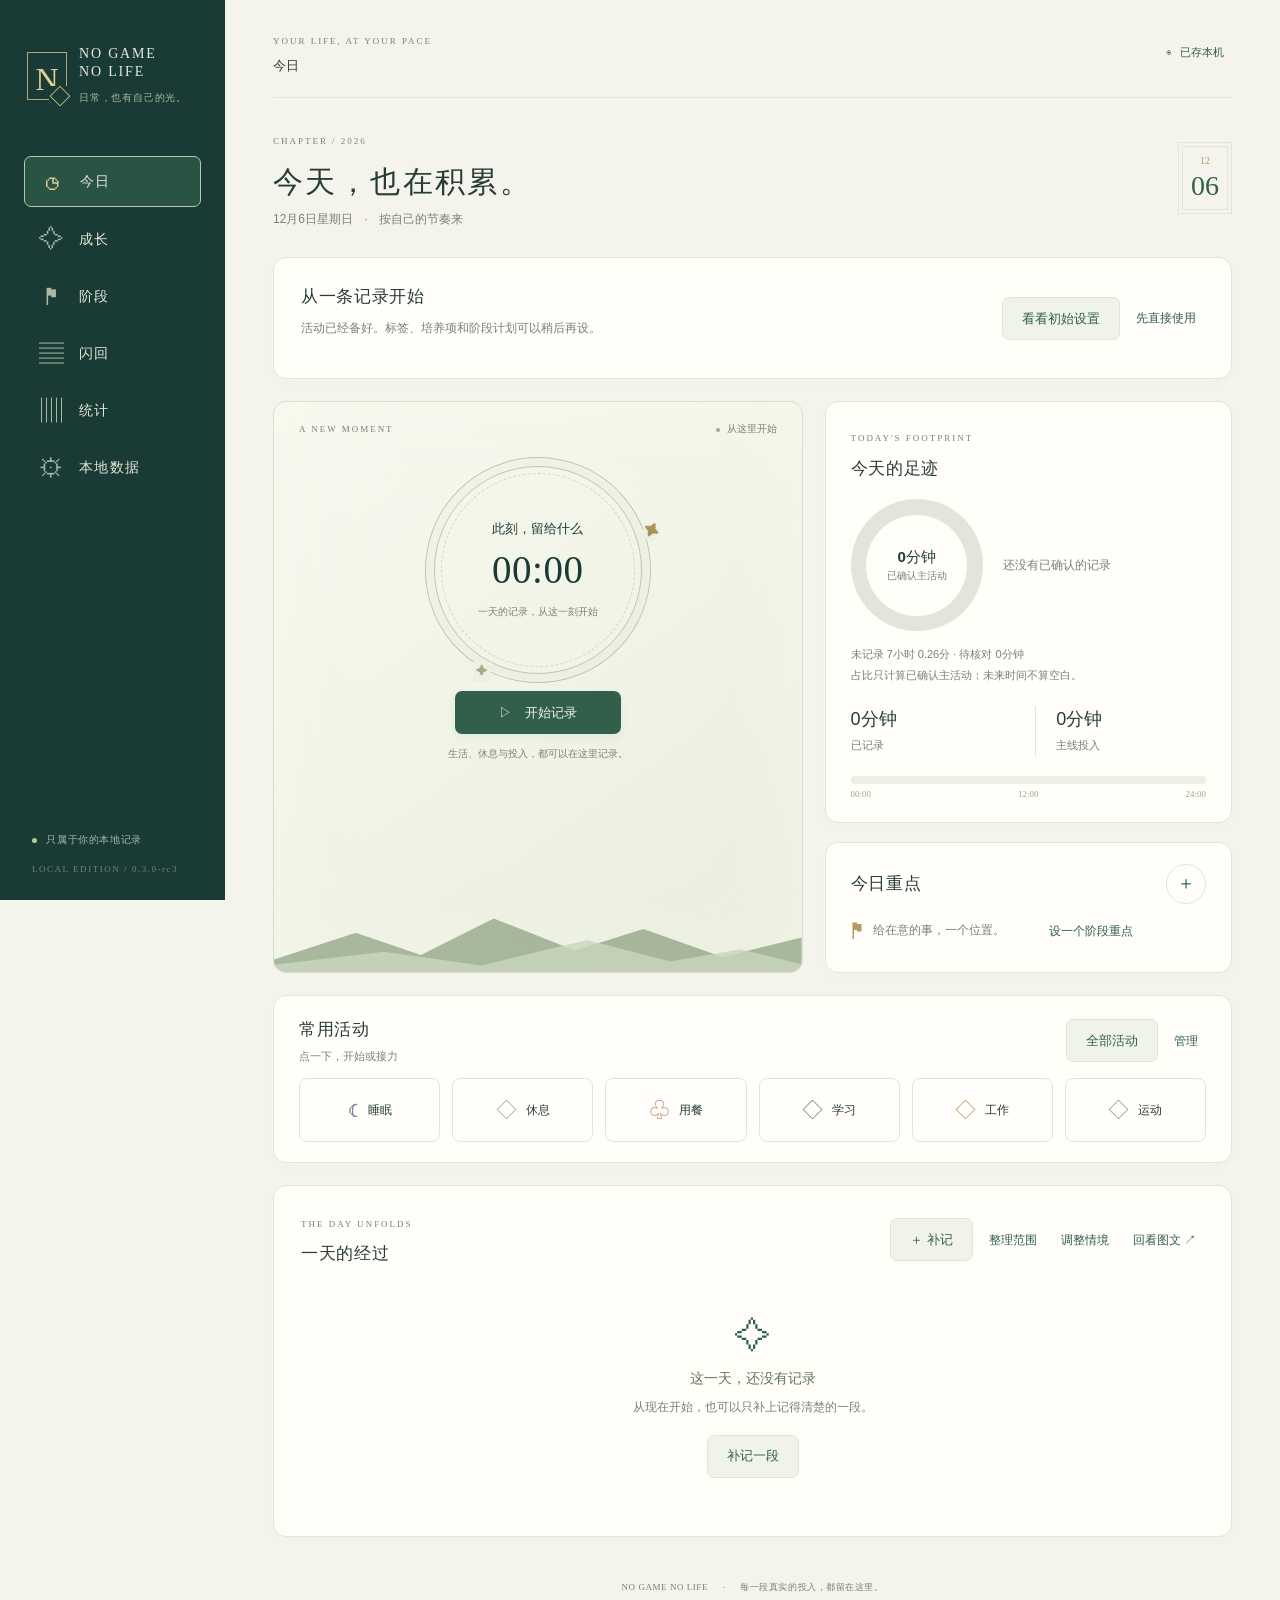
==== docs/index.html @ d03dc2a2 "Publish verified 0.3.0-rc3 web release with manual Pages deployment" ====
<!doctype html>
<html lang="zh-CN">
<head>
  <meta charset="utf-8">
  <meta name="viewport" content="width=device-width, initial-scale=1, viewport-fit=cover">
  <meta name="theme-color" content="#193a35">
  <meta name="description" content="记录一天的经过，保留投入的积累与生活的片段。数据只保存在当前浏览器。">
  <link rel="manifest" href="./manifest.webmanifest">
  <link rel="icon" href="./icon.svg" type="image/svg+xml">
  <link rel="stylesheet" href="./src/style-2cd6b06ecb42.css">
  <link rel="stylesheet" href="./src/themes-2cd6b06ecb42.css">
  <link rel="stylesheet" href="./src/growth-2cd6b06ecb42.css">
  <title>NO GAME NO LIFE · 日常的积累</title>
</head>
<body>
  <a class="skip" href="#main">跳到内容</a>
  <div id="app"><div class="loading">正在打开你的本地记录…</div></div>
  <div id="toast" role="status" aria-live="polite"></div>
  <dialog id="dialog" aria-labelledby="dialog-title"></dialog>
  <script type="module" src="./src/app-2cd6b06ecb42.mjs"></script>
</body>
</html>
---- docs/src/style-2cd6b06ecb42.css ----
@charset "UTF-8";
:root{--paper:#f4f3ec;--surface:#fffef9;--ink:#273c35;--muted:#788279;--green:#315f4c;--deep:#193a35;--gold:#b59a62;--line:#e3e5da;--wash:#edf0e7;--error:#963f35;color-scheme:light;font-family:"Microsoft YaHei UI","PingFang SC","Noto Sans CJK SC",sans-serif;font-size:14px;line-height:1.65;color:var(--ink);background:var(--paper);font-synthesis:none}
*{box-sizing:border-box}body{margin:0}button,input,textarea,select{font:inherit;color:inherit}button{cursor:pointer;-webkit-tap-highlight-color:transparent}button:disabled{opacity:.55;cursor:wait}button,input,select,textarea{touch-action:manipulation}button{border:0;background:none}a{color:var(--green)}button:focus-visible,input:focus-visible,select:focus-visible,textarea:focus-visible,summary:focus-visible,a:focus-visible{outline:3px solid #bd9c5f;outline-offset:3px}h1,h2,h3,p{margin:0}h1{font-size:30px;letter-spacing:.08em;font-weight:500;font-family:"Microsoft YaHei","PingFang SC",sans-serif;line-height:1.5}h2{font-size:17px;font-weight:600;letter-spacing:.04em}h3{font-size:15px;font-weight:600}small{font-size:12px}p+p{margin-top:12px}svg{display:block}img{max-width:100%}input,select,textarea{width:100%;border:1px solid #d9ded2;border-radius:8px;padding:11px 12px;background:#fffefb;min-height:44px}input[type=color]{padding:4px;width:100%;height:46px}textarea{resize:vertical;line-height:1.7;min-height:110px}input[type=checkbox]{width:18px;height:18px;min-height:18px;accent-color:var(--green);flex-shrink:0}label{display:flex;flex-direction:column;gap:7px;font-size:13px;margin-bottom:16px}summary{cursor:pointer;min-height:40px;padding:8px 0}details>summary{color:var(--green)}[hidden]{display:none!important}.skip{position:fixed;left:12px;top:-100px;background:var(--surface);padding:12px;z-index:100}.skip:focus{top:12px}
.sidebar{position:fixed;inset:0 auto 0 0;width:225px;background:var(--deep);color:#d8e0cd;display:flex;flex-direction:column;padding:45px 24px 22px;z-index:10;background-image:radial-gradient(ellipse at 100% 100%,#46634c55,transparent 65%)}.brand{display:flex;align-items:center;gap:12px;margin:0 0 50px 3px}.brand-mark{width:40px;height:48px;display:grid;place-items:center;border:1px solid #b8a573;font-family:Georgia,serif;font-size:32px;color:#e1cf94;position:relative}.brand-mark span{position:absolute;right:-5px;bottom:-9px;font-size:22px;background:var(--deep);line-height:1}.brand p{font:14px/1.3 Georgia,serif;letter-spacing:.13em}.brand p>span{display:block;font:10px/1.6 "Microsoft YaHei",sans-serif;letter-spacing:.08em;color:#9fae97;margin-top:9px}.sidebar nav{display:grid;gap:8px}.nav-item{display:flex;align-items:center;gap:16px;border-radius:7px;padding:12px 15px;text-align:left;color:inherit;min-height:48px;transition:background .18s}.nav-item>span{font:25px/1 Georgia,serif;width:24px;text-align:center;color:#a6b297}.nav-item b{font-weight:400;font-size:14px;letter-spacing:.1em}.nav-item:hover{background:#ffffff09}.nav-item.active{background:#49654e5e;color:#f0e8d2;border:1px solid #8392743b}.nav-item.active>span{color:#ddc692}.sidebar-bottom{margin-top:auto;color:#a5b29d;font-size:10px;padding:40px 8px 0;letter-spacing:.06em}.sidebar-bottom i{display:inline-block;width:5px;height:5px;background:#b9ca99;border-radius:50%;margin-right:6px}.sidebar-bottom small{display:block;font:9px/2 Georgia,serif;letter-spacing:.17em;opacity:.6;margin-top:12px}.mobile-nav{display:none}main{max-width:1510px;margin-left:225px;padding:28px 48px 20px;min-height:100dvh;outline:0}.topbar{display:flex;justify-content:space-between;align-items:center;border-bottom:1px solid var(--line);padding:0 0 20px;margin-bottom:30px}.eyebrow{font:9px/1.6 Georgia,serif;letter-spacing:.22em;color:#929b86}.topbar p{font-size:13px;margin-top:4px}.top-actions{display:flex;gap:18px;align-items:center}.save-status{font-size:11px;color:#79856f;padding:8px}.save-status span{margin-right:6px;font-size:10px}.running-pill{font-size:11px;border:1px solid #ccdac8;border-radius:30px;padding:6px 12px;background:var(--wash);display:flex;align-items:center;gap:7px;max-width:300px}.running-pill i,.live-dot:before{width:5px;height:5px;background:#718e65;border-radius:50%;display:inline-block}.heading{display:flex;align-items:center;justify-content:space-between;gap:20px;margin-bottom:28px}.heading h1{margin:8px 0 6px}.heading>div>p{color:var(--muted);font-size:12px}.date-seal{border:1px solid #d7dacb;width:54px;min-width:54px;height:72px;display:flex;align-items:center;flex-direction:column;justify-content:center;position:relative}.date-seal:after{content:"";position:absolute;inset:3px;border:1px solid #e7e7da}.date-seal span{font:10px Georgia,serif;color:var(--gold);margin-bottom:4px}.date-seal b{font:28px Georgia,serif;color:#5a715d}.dot-separator{padding:0 8px;color:var(--gold)}.card{background:var(--surface);border:1px solid var(--line);border-radius:13px;padding:25px 27px;margin-bottom:22px;box-shadow:0 4px 16px #273c3503}.section-title{display:flex;align-items:center;justify-content:space-between;gap:12px;margin-bottom:18px}.section-title p{font-size:11px;color:var(--muted);margin-top:3px}.section-title .eyebrow+h2{margin-top:5px}.primary,.secondary,.danger-button{padding:10px 19px;border-radius:7px;font-weight:500;font-size:13px;min-height:43px;display:inline-flex;justify-content:center;align-items:center;gap:6px;line-height:1.5}.primary{background:var(--green);color:#f5f3e7;box-shadow:0 3px 8px #315f4c12}.primary:hover{background:#264e3d}.secondary{border:1px solid #d9dfd2;background:#fafbf5;color:#3f6049}.secondary:hover{background:#f0f3e7}.text-button{color:#597655;font-size:12px;min-height:40px;padding:6px 8px;text-align:left;line-height:1.5}.text-button:hover{text-decoration:underline}.icon-button{width:40px;min-width:40px;height:40px;color:#61775a;border:1px solid var(--line);border-radius:50%;display:grid;place-items:center;font-size:18px}.inline-actions{display:flex;gap:8px;align-items:center;flex-wrap:wrap}.tag{font-size:10px;background:#eef0e7;padding:3px 8px;border-radius:4px;color:#7c876c;white-space:nowrap}.tag.gold{color:#937d47;background:#f7f1df}.muted{color:var(--muted);font-size:12px}.quiet-note{color:var(--muted);font-size:11px;line-height:1.9;margin-top:13px}.page-footer{text-align:center;font:9px/1.9 Georgia,"Microsoft YaHei",serif;color:#a2a78e;letter-spacing:.06em;padding:20px 0 0}.page-footer span{padding:0 12px}.loading,.startup-error{max-width:600px;margin:15vh auto;padding:30px}.startup-error p{margin:16px 0}.full-width{width:100%}
.today-grid{display:grid;grid-template-columns:1.3fr 1fr;gap:22px;margin-bottom:22px}.timer-card{border:1px solid #d9dfd0;border-radius:13px;position:relative;overflow:hidden;display:flex;flex-direction:column;align-items:center;background:#edf1e5;min-height:405px;box-shadow:inset 0 0 100px #f9faec99}.card-top{display:flex;justify-content:space-between;align-items:center;width:100%;padding:19px 25px;z-index:1}.tiny-badge{font-size:10px;color:#81916d;display:flex;align-items:center;gap:7px}.tiny-badge:before{content:"";width:4px;height:4px;border-radius:50%;background:#9baf83}.timer-orbit{position:relative;width:226px;height:226px;display:grid;place-items:center;margin:0 0 8px;z-index:1}.orbit-ring{position:absolute;inset:9px;border:1px solid #b8c3a087;border-radius:50%;box-shadow:0 0 0 7px #c3cba118}.orbit-ring:before{content:"";position:absolute;inset:6px;border-radius:50%;border:1px dashed #bec5a29a}.orbit-ring.second{inset:0;border:1px solid #d2d8b8;box-shadow:none;transform:rotate(28deg)}.orbit-ring.second:before{content:"✦";display:block;position:absolute;inset:auto;right:21px;top:16px;border:0;background:#edf1e5;color:#a79456;font-size:16px;padding:1px;line-height:1}.orbit-spark{position:absolute;bottom:1px;left:48px;color:#a7ad7f;background:#edf1e5;padding:0 3px;font-size:12px}.timer-center{text-align:center}.timer-label{font-size:13px;color:#5b7458}.timer-digits{font:39px/1.5 Georgia,"Times New Roman",serif;font-variant-numeric:tabular-nums;letter-spacing:.015em;color:#365840}.timer-sub{font-size:10px;color:#93a07f}.timer-actions{display:flex;justify-content:center;gap:9px;z-index:1}.timer-main{min-width:166px;font-size:13px;padding:12px 22px}.stop-button{border:1px solid #b4c2a5;border-radius:7px;padding:10px 15px;font-size:12px;background:#f8faee88;color:#67785a}.timer-caption{font-size:10px;color:#8e9b7f;margin:12px 0 26px;text-align:center;z-index:1;padding:0 20px}.landscape{position:absolute;bottom:0;left:0;right:0;pointer-events:none;opacity:.65}.landscape svg{width:100%;height:62px;fill:#d7dfca}.landscape svg path+path{fill:#c7d4bc;opacity:.8}.is-running .orbit-ring.second{animation:orbit-turn 120s linear infinite}.home-side{display:flex;flex-direction:column;gap:19px}.home-side .card{margin:0}.day-numbers{padding:23px 25px}.day-numbers h2{margin-top:7px}.number-pair{display:grid;grid-template-columns:1fr 1fr;margin-top:20px;gap:14px}.number-pair div+div{border-left:1px solid var(--line);padding-left:20px}.number-pair strong{display:block;font-size:18px;font-weight:500;line-height:1.5}.number-pair span{font-size:11px;color:var(--muted)}.day-ribbon{height:8px;background:#edf0e5;border-radius:3px;position:relative;overflow:hidden;margin-top:20px}.day-ribbon span{position:absolute;top:0;height:100%}.ribbon-scale{display:flex;justify-content:space-between;margin-top:5px;font:9px Georgia,serif;color:#a0a792}.focus-card{flex:1;padding:21px 25px;position:relative}.focus-card .section-title{margin-bottom:7px}.focus-empty{display:flex;align-items:center;gap:10px;flex-wrap:wrap}.focus-empty>span{color:var(--gold);font-size:24px}.focus-empty p{font-size:12px;color:var(--muted)}.focus-empty>.text-button{display:block;padding-left:34px}.common-card{padding:20px 25px}.common-card .section-title{margin-bottom:13px}.common-grid{display:grid;grid-template-columns:repeat(6,1fr);gap:12px}.activity-tile{border:1px solid #e5e8dc;border-radius:8px;min-height:64px;display:flex;align-items:center;justify-content:center;gap:9px;font-size:12px;background:#f8f9f2;position:relative;min-width:0;overflow-wrap:anywhere}.activity-tile:hover,.activity-tile.selected{background:#eaf0e1;border-color:#bdccaf}.activity-tile i{width:4px;height:4px;border-radius:50%;background:var(--green);position:absolute;top:8px;right:8px}.activity-symbol{font-size:21px;color:var(--activity)}
.timeline-row{display:flex;align-items:flex-start;gap:15px;padding:13px 0;position:relative;min-height:66px}.timeline-row:after{content:"";position:absolute;left:76px;top:28px;bottom:-14px;width:1px;background:#e5e8dd}.timeline-row:last-child:after{display:none}.timeline-row time{font:12px/1.6 Georgia,serif;width:52px;min-width:52px;color:#586b5c;padding-top:1px;font-variant-numeric:tabular-nums}.timeline-row time small{display:block;font-size:10px;color:#a5ac9a}.timeline-dot{width:8px;height:8px;background:var(--dot);border-radius:50%;margin-top:6px;z-index:1;flex-shrink:0;box-shadow:0 0 0 4px #fffef9}.row-content{flex:1;min-width:0}.row-title{font-weight:500;font-size:13px;display:block;padding:0;text-align:left;min-height:23px;overflow-wrap:anywhere}.row-title:hover{color:var(--green);text-decoration:underline}.row-meta{font-size:10px;color:#969e8b;margin-top:2px}.row-tail{display:flex;align-items:center;gap:10px;padding-left:8px;text-align:right}.row-tail strong{font-size:11px;font-weight:400;color:#76846f}.row-tail .text-button{min-height:26px;font-size:10px;padding:1px 5px}.timeline-gap{font-size:10px;color:#abb09f;margin:0 0 0 92px;border-bottom:1px dashed #e6e8dd;padding:6px 0;letter-spacing:.03em}.timeline-gap span{margin-left:7px}.running-row{border-top:1px dashed #d9dfcf}.live-dot{font-size:10px;color:#71865f;white-space:nowrap}.live-dot:before{content:"";margin-right:5px}.empty{text-align:center;padding:33px 20px;color:var(--muted);width:100%}.empty-star{font:36px/1 Georgia,serif;color:#a9b28c;display:block;margin-bottom:12px}.empty h3{font-size:14px;font-weight:400;color:#64765f;margin-bottom:6px}.empty p{font-size:12px;line-height:1.9;max-width:360px;margin:auto}.empty button{margin-top:16px}.progress{width:100%;height:5px;background:#e8eddf;border-radius:3px;overflow:hidden}.progress>span{display:block;height:100%;background:#7f9a6a;border-radius:3px;transition:width .35s}.progress-caption{display:flex;justify-content:space-between;gap:10px;font-size:11px;color:#8a957e;margin:10px 0 8px}.progress-caption strong{font-weight:500;color:#4e694d}.plan-top{display:flex;align-items:center;justify-content:space-between;gap:10px}.plan-card h3{font-size:15px}.plan-card>.muted{font-size:10px;margin:3px 0 6px}.compact .plan-top h3{font-size:13px}.compact .plan-top .tag{display:none}.compact .progress-caption{margin-top:6px}.outcome-line{display:flex;align-items:flex-start;gap:8px;margin-top:14px;font-size:12px;color:#6e7c64}.outcome-line span{color:#a5ae91}.outcome-line .done{color:#4d794c}.plan-actions{display:flex;gap:6px;align-items:center;flex-wrap:wrap;margin-top:10px}.compact .plan-actions{margin-top:0}.compact .plan-actions button{font-size:10px;min-height:30px;padding:3px 9px}.plans-grid{display:grid;grid-template-columns:repeat(2,minmax(0,1fr));gap:22px}.plans-grid>.card{margin:0}.plans-grid+.card{margin-top:25px}.period-details{border-top:1px solid var(--line);margin-top:18px;font-size:11px;padding-top:8px}.period-details summary{font-size:12px}.period-details p{display:flex;justify-content:space-between;margin:4px 0}.period-details small{color:var(--muted);font-size:10px}.skills-grid{display:grid;grid-template-columns:repeat(3,minmax(0,1fr));gap:20px;margin-bottom:30px}.skills-grid>.empty{grid-column:1/-1;background:var(--surface);border:1px solid var(--line);border-radius:12px;padding:60px 20px}.skill-card{display:block;text-align:left;background:var(--surface);border:1px solid var(--line);border-radius:13px;padding:23px;transition:transform .2s,box-shadow .2s;min-width:0}.skill-card:hover{transform:translateY(-3px);box-shadow:0 6px 18px #193a350a}.skill-top{display:flex;justify-content:space-between;align-items:center;gap:8px;margin-bottom:20px}.skill-top .tag{font-size:9px}.skill-emblem{border:1px solid #d0d8be;width:43px;height:43px;transform:rotate(45deg);border-radius:7px;color:#9f9866;display:grid;place-items:center;font-size:24px;background:#f1f4e8}.skill-top .skill-emblem{transform:none;clip-path:polygon(50% 0,100% 25%,100% 75%,50% 100%,0 75%,0 25%);border-radius:0;border:0}.skill-card h3{font-size:19px;font-weight:500;overflow-wrap:anywhere}.stage-caption{color:#8b957f;font-size:11px;margin-top:5px}.skill-level{display:flex;align-items:baseline;gap:8px;margin:20px 0 12px}.skill-level>span{font-size:10px;color:#8e9981}.skill-level b{font:26px Georgia,serif;color:#54704a}.skill-level small{color:#9aa48c;font:12px Georgia,serif}.skill-foot{display:flex;justify-content:space-between;gap:8px;border-top:1px solid var(--line);padding-top:13px;margin-top:20px;font-size:9px;color:#929c87}.skill-detail-top{display:flex;justify-content:space-between;align-items:center;margin-bottom:20px}.skill-detail-top h3{font-size:22px;margin-top:4px}.skill-detail-top p{color:var(--muted);font-size:12px}.stage-path{margin-top:25px}.stage-path>section{display:flex;gap:18px;padding:0 0 26px;position:relative}.stage-path>section:before{content:"";position:absolute;left:16px;width:1px;background:var(--line);top:28px;bottom:0}.stage-path>section:last-child:before{display:none}.stage-node{height:33px;width:33px;min-width:33px;border:1px solid #ced8bf;border-radius:50%;text-align:center;line-height:32px;color:#8e9b7d;font-family:Georgia,serif}.stage-node.passed{background:#eaf0df;color:#52754c}.stage-path h3 small{font-size:10px;color:var(--muted);font-weight:400;padding-left:8px}.stage-path section p{font-size:12px;color:#7e8974;margin:8px 0 12px}.review-entry{border-left:2px solid #d4dec6;padding-left:10px;margin-top:10px;font-size:11px;color:var(--muted);overflow-wrap:anywhere}.review-entry .text-button{font-size:10px;min-height:27px}.template-purpose{margin:12px 0;color:var(--green);font-size:12px}.stage-settings details{padding:5px 0;border-bottom:1px solid var(--line)}.stage-settings summary{display:flex;justify-content:space-between;gap:10px;font-size:12px}.stage-settings summary b{font-size:11px;color:#8a947e;font-weight:400}.stage-settings p{font-size:12px;color:var(--muted);margin:7px 0 12px}.standard-heading{font-size:20px;margin:16px 0}.standard-card{background:var(--wash);border-left:3px solid var(--gold);padding:20px;margin:15px 0 20px}.standard-card p:first-child{font-size:15px;line-height:1.9}
.date-control{display:flex;align-items:center;gap:6px}.date-control input{padding:6px 9px;width:147px;min-height:38px;font-size:12px;background:transparent}.date-control button{width:34px;min-width:34px;height:38px;font-size:22px;color:#7c8c70}.compact-heading h1{font-size:27px}.memory-controls{display:flex;justify-content:space-between;align-items:flex-start;margin-bottom:20px;gap:12px}.memory-controls details{font-size:12px}.memory-controls details .range-form{padding:15px;background:var(--surface);border:1px solid var(--line);border-radius:8px;position:relative;flex-wrap:wrap}.memory-day .section-title{border-bottom:1px solid var(--line);padding-bottom:10px;margin-bottom:4px}.memory-day .section-title h2{font-size:14px}.moment-content p{font-size:12px;line-height:1.9;margin:8px 0;color:#65735e;overflow-wrap:anywhere}.thumbnails{display:flex;flex-wrap:wrap;gap:7px;margin-top:10px}.thumbnails button{padding:0;width:64px;height:64px;border-radius:6px;overflow:hidden;border:1px solid #e3e5d6}.thumbnails img{width:100%;height:100%;object-fit:cover}.moment-content .text-button{min-height:24px;padding:3px 0;font-size:10px}.day-note{background:#f4f5ec;border-radius:6px;padding:15px;font-size:12px;line-height:1.9;color:#79836e;margin:12px 0}.finance-status{display:flex;gap:15px;align-items:center;border:1px dashed #d8ddcf;padding:18px 25px;border-radius:10px;margin-bottom:22px;color:#8a957e}.finance-status>span:first-child{font-size:25px;color:#a6ab86}.finance-status>div{flex:1}.finance-status h3{font-size:12px;font-weight:500}.finance-status p{font-size:10px}.full-photo{display:block;max-height:70dvh;width:100%;object-fit:contain;background:#eef0e9}.photo-drafts{display:flex;flex-wrap:wrap;gap:12px;margin:15px 0}.photo-drafts>div{width:100px;height:100px;position:relative}.photo-drafts img{width:100%;height:100%;object-fit:cover;border-radius:7px}.remove-draft{position:absolute;top:-8px;right:-8px;width:28px;height:28px;border-radius:50%;background:#fff;border:1px solid var(--line);box-shadow:0 2px 8px #0001}.source-caption{background:#eef2e6;border-radius:8px;padding:15px;margin-bottom:20px;font-size:13px}.source-caption small{display:block;color:var(--muted);font-size:11px;margin-top:5px}
.range-form{display:flex;align-items:flex-end;gap:14px;flex-wrap:wrap}.range-form label{margin:0;font-size:11px}.range-form input{min-height:40px;font-size:12px;max-width:190px}.range-form button{margin-bottom:1px}.two-columns{display:grid;grid-template-columns:1fr 1fr;gap:22px}.two-columns.mini{gap:15px;margin:20px 0}.mini h3{font-size:20px;margin-top:5px}.distribution{display:grid;gap:15px;margin-top:20px}.distribution .progress{height:7px}.stat-overview{display:flex;justify-content:space-between;gap:20px;padding:26px 35px}.stat-overview>div{display:flex;flex-direction:column;gap:6px}.stat-overview span{color:var(--muted);font-size:11px}.stat-overview strong{font-size:24px;font-weight:400}.stat-overview small{font-size:12px}.daily-chart{display:flex;gap:12px;margin-top:25px;overflow-x:auto;padding-bottom:8px}.chart-col{flex:1;min-width:40px;text-align:center;display:flex;flex-direction:column}.chart-col>span{font-size:8px;color:var(--muted);white-space:nowrap}.chart-col small{font:10px Georgia,serif;color:#8a957d;margin-top:8px}.chart-bar{height:145px;display:flex;align-items:flex-end;justify-content:center;margin-top:10px}.chart-bar i{display:block;width:65%;background:#b0c19b;border-radius:4px 4px 0 0;min-height:2px}.settings-actions{display:flex;gap:12px;flex-wrap:wrap;margin:20px 0}.file-button{cursor:pointer;margin:0;width:fit-content}.info-list{margin-top:18px}.info-list>div{padding:10px 0;border-bottom:1px solid var(--line)}.info-list dt{font-size:11px;color:var(--muted)}.info-list dd{font-size:12px;overflow-wrap:anywhere;margin:5px 0 0}.danger-zone{display:flex;justify-content:space-between;gap:20px;align-items:center}.danger-zone p{font-size:11px;color:var(--muted);margin-top:6px}.danger-button{border:1px solid #dfc9bc;color:#95674d;background:#fcf9f2;white-space:nowrap}
dialog{width:min(580px,calc(100% - 32px));max-height:calc(100dvh - 40px);padding:0;border:1px solid #dbe1d0;border-radius:16px;background:var(--surface);color:var(--ink);box-shadow:0 20px 90px #17382938;overflow:auto}dialog.wide{width:min(740px,calc(100% - 32px))}dialog::backdrop{background:#152d246e;backdrop-filter:blur(4px)}.dialog-header{display:flex;justify-content:space-between;align-items:center;padding:22px 26px;border-bottom:1px solid var(--line);background:var(--surface);position:sticky;top:0;z-index:5}.dialog-header h2{font-size:19px;margin-top:4px}.close-button{font:26px/1 Georgia,serif;color:#929a85;width:38px;height:38px;display:grid;place-items:center}.dialog-body{padding:24px 26px;overflow-wrap:anywhere}.dialog-body>p{font-size:13px;line-height:1.9}.dialog-body>.quiet-note:first-child{margin-top:0;margin-bottom:16px}.dialog-footer{display:flex;justify-content:space-between;align-items:center;gap:12px;padding:17px 26px;border-top:1px solid var(--line);position:sticky;bottom:0;background:#fffef9f5;z-index:5}.dialog-footer>span{font-size:10px;color:var(--muted);max-width:55%}.dialog-footer>div{display:flex;gap:10px;margin-left:auto}.form-row{display:grid;grid-template-columns:1fr 1fr;gap:16px}.form-row label{min-width:0}.form-row input{min-width:0}.form-details{margin:10px 0 20px;border-top:1px solid var(--line);padding:8px 0}.form-details summary{font-size:12px}.form-details>p{margin-bottom:14px}.checkbox-list{display:flex;flex-wrap:wrap;gap:8px 17px;margin:12px 0}.checkbox-list label,.check{display:flex;flex-direction:row;gap:8px;align-items:flex-start;font-size:12px;line-height:1.6}.checkbox-list label{margin:0;padding:4px 0}.check{padding:8px 0;margin:8px 0}.check input{margin-top:2px}.preview-box{border:1px solid #c8d6bc;border-radius:8px;padding:17px;background:#f0f5e9;margin-top:20px}.preview-box h3{font-size:14px;margin-bottom:8px}.preview-box p{font-size:12px;line-height:1.9}.preview-box p+p{margin-top:4px}.form-error{color:var(--error);font-size:12px;background:#fbefe7;border:1px solid #edcbbc;border-radius:6px;padding:12px;margin-top:16px}.choose-grid{display:grid;gap:8px}.choose-option{display:flex;gap:14px;align-items:center;padding:13px 16px;border:1px solid var(--line);border-radius:8px;background:#fbfcf6;min-height:57px;text-align:left}.choose-option>span:nth-child(2){flex:1}.choose-option small{font-size:10px;color:var(--muted);display:block}.choose-option>b{color:#9aa98a;font-weight:400}.choose-option:hover{background:#edf3e4;border-color:#b5c6a1}.color-dot{width:9px;height:9px;border-radius:50%;display:inline-block;flex-shrink:0}.activity-list>div{display:flex;align-items:center;gap:12px;padding:13px 0;border-bottom:1px solid var(--line)}.activity-list>div>div{flex:1}.activity-list p{font-size:10px;color:var(--muted);margin-top:4px}.activity-list strong{font-weight:500;font-size:13px}.activity-list{margin-bottom:20px}.detail-facts{text-align:center;margin-bottom:25px}.detail-facts strong{display:block;font-size:30px;margin:10px 0;font-weight:400}.detail-facts p{font-size:12px;color:var(--muted)}.preset-dates{display:flex;gap:15px}#toast{position:fixed;bottom:28px;left:calc(50% + 100px);transform:translate(-50%,15px);background:#254736;color:#f0f3e5;box-shadow:0 4px 20px #183a3525;padding:12px 23px;border:1px solid #82946c;border-radius:8px;z-index:1000;font-size:12px;opacity:0;pointer-events:none;transition:opacity .2s,transform .2s;max-width:calc(100vw - 35px);width:max-content}#toast.visible{opacity:1;transform:translate(-50%,0)}
@keyframes orbit-turn{to{transform:rotate(388deg)}}
@media(min-width:1450px){main{padding-left:65px;padding-right:65px}.today-grid{grid-template-columns:1.4fr 1fr}.timer-card{min-height:425px}.timer-orbit{width:248px;height:248px}}
@media(max-width:1150px){.sidebar{width:190px;padding:35px 18px}.brand{gap:10px}.brand p{font-size:12px}main{margin-left:190px;padding:25px 30px}.skills-grid{grid-template-columns:repeat(2,minmax(0,1fr))}.common-grid{gap:7px}.activity-tile{flex-direction:column;gap:0;padding:7px;font-size:11px}.number-pair strong{font-size:16px}.day-numbers{padding:20px}.focus-card{padding:20px}.today-grid{gap:18px;grid-template-columns:1.1fr 1fr}.row-tail{gap:5px}}
@media(max-width:850px){.sidebar{width:78px;padding:25px 12px}.brand{margin:10px auto 40px}.brand p,.nav-item b,.sidebar-bottom{display:none}.brand-mark{width:34px;height:42px}.sidebar .nav-item{padding:12px;justify-content:center}.sidebar .nav-item>span{font-size:23px}main{margin-left:78px;padding:22px 25px}h1{font-size:25px}.today-grid{grid-template-columns:1fr}.home-side{display:grid;grid-template-columns:1fr 1fr;gap:18px}.timer-card{min-height:375px}.timer-orbit{width:210px;height:210px}.home-side .focus-card{min-width:0}.two-columns{grid-template-columns:1fr}.plans-grid{grid-template-columns:1fr}.common-grid{grid-template-columns:repeat(6,1fr)}.row-tail{flex-direction:column;gap:0;align-items:flex-end}.skills-grid{gap:15px}#toast{left:calc(50% + 39px)}.date-seal{display:none}}
@media(max-width:600px){:root{font-size:14px}.sidebar{display:none}main{margin:0;padding:15px 17px 95px}.topbar{padding-bottom:12px;margin-bottom:22px}.topbar .eyebrow{font-size:7px;letter-spacing:.14em}.topbar p{font-size:11px}.save-status{font-size:9px;padding:4px}.top-actions{gap:6px}.running-pill{font-size:9px;padding:4px 7px;max-width:145px;overflow:hidden;white-space:nowrap}.running-pill [data-live-small]{display:none}.heading{margin-bottom:20px;gap:12px;align-items:flex-start}.heading h1{font-size:23px;letter-spacing:.04em}.heading>div>p{font-size:11px}.heading .primary{padding:8px 12px;font-size:11px;min-width:max-content;min-height:38px}.heading:has(>.inline-actions){flex-wrap:wrap}.today-grid{gap:14px;margin-bottom:15px}.timer-card{min-height:350px}.timer-orbit{width:197px;height:197px;margin-top:-5px;margin-bottom:5px}.timer-digits{font-size:36px}.card-top{padding:17px 20px}.card-top .eyebrow{font-size:8px}.timer-label{font-size:12px}.timer-main{min-height:44px}.timer-caption{font-size:9px;margin-top:11px;margin-bottom:22px}.landscape svg{height:44px}.home-side{gap:11px}.home-side .card{padding:15px 13px;border-radius:10px}.home-side h2{font-size:13px}.day-numbers .eyebrow{font-size:7px;letter-spacing:.15em}.day-numbers h2{margin-top:4px}.number-pair{margin-top:14px;gap:6px;grid-template-columns:1fr}.number-pair>div{display:flex;align-items:center;justify-content:space-between;gap:4px}.number-pair div+div{border:0;padding:0}.number-pair strong{font-size:12px;white-space:nowrap;order:1}.number-pair span{font-size:9px}.day-ribbon{margin-top:13px;height:6px}.ribbon-scale{font-size:7px}.focus-card .section-title{margin-bottom:5px}.focus-card .icon-button{width:26px;min-width:26px;height:26px;font-size:16px}.focus-empty{gap:4px;line-height:1.7}.focus-empty>span{font-size:19px}.focus-empty p{font-size:10px}.focus-empty>.text-button{font-size:10px;padding-left:2px;min-height:28px}.compact .plan-top h3{font-size:11px}.compact .progress-caption{font-size:9px}.compact .outcome-line{font-size:10px;margin-top:9px}.compact .plan-card>.muted{font-size:8px}.compact .plan-actions button{font-size:9px}.card{padding:19px 17px;margin-bottom:15px;border-radius:11px}.section-title{gap:8px;margin-bottom:12px}.section-title h2{font-size:15px}.section-title .eyebrow{font-size:7px}.section-title .secondary{font-size:10px;padding:7px 10px;min-height:35px}.section-title .text-button{font-size:10px;padding:5px 3px}.section-title p{font-size:10px}.common-card{padding:17px 16px}.common-grid{grid-template-columns:repeat(3,1fr);gap:8px}.activity-tile{min-height:49px;flex-direction:row;gap:9px;font-size:12px}.activity-symbol{font-size:21px}.timeline-row{gap:10px;min-height:63px;padding:12px 0}.timeline-row time{font-size:11px;width:40px;min-width:40px}.timeline-row time small{font-size:9px}.timeline-row:after{left:53px}.timeline-dot{width:6px;height:6px}.row-title{font-size:12px}.row-meta{font-size:9px}.row-tail{padding-left:0}.row-tail strong{font-size:10px}.row-tail .text-button{font-size:9px}.timeline-gap{margin-left:66px;font-size:9px}.live-dot{font-size:9px}.timeline-row .icon-button{width:28px;min-width:28px;height:28px;font-size:16px}.row-content{padding-right:3px}.mobile-nav{position:fixed;bottom:0;left:0;right:0;z-index:15;display:grid;grid-template-columns:repeat(6,1fr);background:#fafbf4f5;border-top:1px solid #dbe1ce;padding:7px 6px max(7px,env(safe-area-inset-bottom));backdrop-filter:blur(12px)}.mobile-nav .nav-item{padding:6px 1px;gap:4px;flex-direction:column;justify-content:center;min-height:50px;border-radius:8px}.mobile-nav .nav-item>span{font-size:21px;color:#8d9b7d;width:auto}.mobile-nav .nav-item b{font-size:9px;letter-spacing:0;color:#8c987e}.mobile-nav .nav-item.active{border:0;background:#e9efdf}.mobile-nav .nav-item.active b,.mobile-nav .nav-item.active>span{color:#4b6c40}.page-footer{font-size:8px;padding-top:14px}.page-footer span{padding:0 5px}.skills-grid{grid-template-columns:1fr 1fr;gap:11px}.skill-card{padding:16px 13px}.skill-top{gap:3px;margin-bottom:15px}.skill-top .tag{font-size:7px;padding:3px 4px}.skill-emblem{width:33px;height:33px;font-size:20px}.skill-card h3{font-size:16px}.stage-caption{font-size:9px}.skill-level{gap:4px;margin:16px 0 11px}.skill-level b{font-size:23px}.skill-level small{font-size:10px}.skill-level>span{font-size:8px}.skill-card .progress-caption{font-size:8px;gap:2px;line-height:1.9}.skill-foot{flex-direction:column;font-size:8px;gap:4px;margin-top:14px;padding-top:10px}.plans-grid{gap:14px}.plan-actions .secondary{font-size:11px;padding:8px 12px}.memory-controls{flex-wrap:wrap}.memory-controls details{margin-left:auto;font-size:11px}.range-form{gap:10px;align-items:flex-end}.range-form input{max-width:145px;font-size:11px;padding:7px;min-height:39px}.range-form .secondary{font-size:11px;padding:8px 13px}.range-form .text-button{font-size:11px}.stat-overview{padding:20px 16px;gap:8px}.stat-overview strong{font-size:16px}.stat-overview span{font-size:10px}.stat-overview small{font-size:10px}.finance-status{padding:15px;gap:10px}.finance-status p{font-size:9px}.settings-actions{gap:8px}.settings-actions .primary,.settings-actions .secondary{font-size:12px;padding:9px 13px}.settings-actions .text-button{padding:2px 0;font-size:11px}.danger-zone{align-items:flex-start;flex-direction:column;gap:12px}.two-columns{gap:0}.two-columns.mini{grid-template-columns:1fr 1fr;gap:15px}.two-columns.mini h3{font-size:18px}.thumbnails button{width:53px;height:53px}.moment-content p{font-size:11px}.empty{padding:30px 8px}.empty p{font-size:11px}.date-control{gap:3px}.date-control input{font-size:11px;width:132px;min-height:36px}.date-control button{width:26px;min-width:26px;height:36px}.memory-day .section-title h2{font-size:12px}.memory-day .section-title .text-button{font-size:9px;min-height:28px}.day-note{padding:12px;font-size:11px}.heading .inline-actions .secondary{min-height:38px;padding:8px 12px;font-size:11px}dialog,dialog.wide{width:calc(100% - 16px);max-height:calc(100dvh - 20px);border-radius:13px}.dialog-header{padding:17px 18px}.dialog-header h2{font-size:17px}.dialog-body{padding:19px 18px}.dialog-footer{padding:13px 18px}.dialog-footer>span{font-size:9px;max-width:38%}.dialog-footer button{font-size:12px;padding:9px 15px}.dialog-body .form-row{grid-template-columns:1fr;gap:0}.dialog-body .form-row:has(input[name^="levels-"]){grid-template-columns:1fr 1fr;gap:15px}.dialog-body label{font-size:12px}.dialog-body .checkbox-list label{font-size:11px}.stage-path h3{font-size:13px}.stage-path h3 small{display:block;padding-left:0}.stage-path section p{font-size:11px}.standard-card p:first-child{font-size:13px}.standard-card{padding:17px}.choose-option{padding:12px;min-height:58px}#toast{left:50%;bottom:88px;font-size:11px;padding:10px 16px;max-width:calc(100vw - 24px);white-space:normal}.info-list dd{font-size:11px}}
.two-columns,.two-columns>.card,.card,.daily-chart{min-width:0}
.recovery-banner{display:flex;align-items:center;justify-content:space-between;gap:12px;padding:12px 16px;border:1px solid #d8d2b1;border-radius:8px;background:#f5f1de;margin-bottom:22px;font-size:11px;color:#7e754d}
@media(max-width:600px){.mobile-nav .nav-item b{display:block}.recovery-banner{font-size:10px;padding:10px 12px}.recovery-banner .secondary{font-size:10px;padding:8px 10px;min-width:max-content;min-height:36px}}
@media(prefers-reduced-motion:reduce){*,*:before,*:after{animation:none!important;transition:none!important;scroll-behavior:auto!important}}
---- docs/src/themes-2cd6b06ecb42.css ----
:root{--field:#fffefb;--accent-soft:#f0f3e7;--on-deep:#e6e8da;--sidebar-muted:#aab9a4;--focus:#99773a;--hover:#264e3d;--timer-top:#f8f9ef;--timer-bottom:#e9eede;--accent-line:#b8c8ac;--landscape:#829876}
:root[data-theme="blue"]{--paper:#f0f4f8;--surface:#fcfdff;--ink:#263c52;--muted:#5d7287;--green:#36668d;--deep:#203b59;--gold:#ab8a52;--line:#d6e1ec;--wash:#e9f0f7;--error:#963f35;--field:#fbfdff;--accent-soft:#e8f1fa;--on-deep:#e1edf8;--sidebar-muted:#a5bed4;--focus:#9a7130;--hover:#294e70;--timer-top:#f6faff;--timer-bottom:#dce9f5;--accent-line:#a4bfd4;--landscape:#769bb7}
input,textarea,select{background:var(--field);border-color:var(--line)}.secondary,.tag{color:var(--green);background:var(--accent-soft);border-color:var(--line)}.secondary:hover{background:var(--wash)}.primary:hover{background:var(--hover)}.text-button,.icon-button,.date-seal b,.save-status{color:var(--green)}.eyebrow,.page-footer{color:var(--muted)}.sidebar{color:var(--on-deep);background-image:none}.sidebar-bottom,.brand p>span,.nav-item>span{color:var(--sidebar-muted)}.sidebar .nav-item.active{background:color-mix(in srgb,var(--green) 70%,transparent);color:var(--on-deep);border-color:var(--accent-line)}.running-pill,.date-seal,.date-seal:after{border-color:var(--line)}.timer-card{background:linear-gradient(145deg,var(--timer-top),var(--timer-bottom))}.timer-digits,.timer-label{color:var(--deep)}.landscape svg path{fill:var(--landscape)}.activity-tile.selected,.activity-tile:hover,.choose-option:hover,.preview-box,.day-note,.template-purpose{background:var(--wash);border-color:var(--accent-line)}.timer-orbit .orbit-ring{border-color:var(--accent-line)}.skill-emblem,.empty-star{color:var(--green)}.progress{background:var(--line)}.progress>span,.chart-bar i{background:var(--green)}.mobile-nav{background:var(--surface);border-color:var(--line)}.mobile-nav .nav-item.active{color:var(--green);background:var(--wash)}.mobile-nav .nav-item>span{color:inherit}.tag.gold{color:#77602f;background:#f6edda}button:focus-visible,input:focus-visible,select:focus-visible,textarea:focus-visible,summary:focus-visible,a:focus-visible{outline-color:var(--focus)}
.composition{display:flex;gap:20px;align-items:center;margin-top:16px}.donut{width:132px;height:132px;flex:none;border-radius:50%;display:grid;place-items:center}.donut>span{width:101px;height:101px;border-radius:50%;background:var(--surface);display:flex;flex-direction:column;justify-content:center;text-align:center;padding:8px}.donut b{font-size:15px;line-height:1.5}.donut small{font-size:10px;color:var(--muted)}.composition-legend{flex:1;min-width:0}.composition-legend button{display:grid;grid-template-columns:8px 1fr auto auto;gap:7px;width:100%;align-items:center;padding:6px 0;font-size:11px;text-align:left}.composition-legend i{width:7px;height:7px;border-radius:50%}.composition-legend small{font-size:10px;color:var(--muted)}.context-summary{border-top:1px solid var(--line);padding-top:12px;font-size:11px}.context-summary>span{color:var(--muted)}.context-summary p{display:flex;justify-content:space-between}.context-controls{display:flex;align-items:center;justify-content:center;gap:6px;flex-wrap:wrap;padding:8px}.investment-grid{display:grid;grid-template-columns:1fr 1fr;gap:24px;margin:20px 0}.investment-grid strong{display:block;font-size:24px;margin:7px 0;color:var(--green)}.investment-grid p{font-size:12px;color:var(--muted)}.composition-grid{display:grid;grid-template-columns:repeat(3,1fr);gap:12px}.composition-grid>div{padding:14px;border:1px solid var(--line);border-radius:9px}.composition-grid p{font-size:12px;color:var(--muted);margin-top:6px}.theme-options,.draft-list{display:flex;gap:10px;flex-wrap:wrap;margin-top:14px}.theme-options [aria-pressed=true]{outline:2px solid var(--green);outline-offset:2px}fieldset[data-range-row]{border:1px solid var(--line);border-radius:10px;margin:16px 0;padding:16px;min-width:0}fieldset[data-range-row] legend{color:var(--green);padding:0 6px}.diary-entry{padding:20px 0;border-top:1px solid var(--line)}.diary-entry .moment-content>p{white-space:normal;overflow-wrap:anywhere}.diary-entry .thumbnails{margin-top:14px}.diary-editor{margin:0 auto;max-width:960px;padding:0 28px 60px}.diary-toolbar{position:sticky;top:0;background:var(--paper);display:flex;gap:14px;justify-content:space-between;padding:20px 0;z-index:5}.diary-writing-label textarea{min-height:45dvh;border:0;border-radius:0;background:transparent;resize:vertical;padding:14px 0;font-size:17px;line-height:2}.diary-photos{display:grid;grid-template-columns:repeat(3,1fr);gap:12px;margin:20px 0}.diary-photos figure{margin:0;min-width:0}.diary-photos img{width:100%;height:170px;object-fit:cover;border-radius:8px}.photo-viewer{max-width:94vw;max-height:94dvh;background:var(--surface);border:0}.photo-viewer img{display:block;max-height:78dvh;object-fit:contain}.sr-only{position:absolute;width:1px;height:1px;overflow:hidden;clip:rect(0,0,0,0)}
:root[data-motion="reduced"] *{animation:none!important;transition:none!important;scroll-behavior:auto!important}
.activity-tile{background:var(--field);border-color:var(--line)}.timer-sub,.timer-caption,.tiny-badge{color:var(--muted)}.landscape svg path+path{fill:var(--accent-line)}#toast{background:var(--deep);color:var(--on-deep)}.setup-banner{display:flex;align-items:center;justify-content:space-between;gap:16px}.setup-banner p,.setup-steps p{font-size:12px;color:var(--muted);margin:8px 0 14px}.setup-steps section+section{border-top:1px solid var(--line);margin-top:18px;padding-top:18px}
@media(max-width:650px){.home-side{grid-template-columns:1fr!important}.setup-banner{display:block}.composition-legend{min-width:130px}.composition-legend p{font-size:12px}.today-grid .card{min-width:0}}
@media(max-width:650px){.composition-grid{grid-template-columns:1fr 1fr}.composition{gap:12px}.donut{width:116px;height:116px}.donut>span{width:88px;height:88px}.composition-legend button{font-size:10px;gap:5px}.diary-editor{padding:0 16px 40px}.diary-toolbar{padding:12px 0}.diary-toolbar button{padding:10px;font-size:12px}.diary-photos{grid-template-columns:1fr 1fr}.diary-photos img{height:150px}.investment-grid{gap:14px}.investment-grid strong{font-size:20px}}
---- docs/src/growth-2cd6b06ecb42.css ----
.growth-content{font-size:15px;line-height:1.6}.growth-content .muted,.growth-content .stage-caption,.growth-content .tag,.growth-content .progress-caption,.growth-content .row-meta{font-size:14px}.growth-content h1{font-size:30px}.growth-content h2{font-size:20px}.growth-content h3{font-size:17px}.growth-content h1,.growth-content h2,.growth-content h3,.growth-content p{overflow-wrap:anywhere}.growth-content .heading{margin-bottom:24px}.growth-content .card{padding:24px;margin-bottom:20px;min-width:0}.growth-content button,.growth-content summary,.growth-content select{min-height:44px;font-size:14px}.growth-content summary{display:flex;align-items:center;cursor:pointer;gap:6px}.growth-content details>summary:before{content:'›';transition:transform .15s}.growth-content details[open]>summary:before{transform:rotate(90deg)}.growth-content details>p,.growth-content details>.stage-path{margin-top:14px}.growth-content .section-title{align-items:center;gap:12px;flex-wrap:wrap}.growth-content .section-title>div{min-width:0}.growth-content .growth-focus h2{margin-top:10px}.focus-skill-summary{border-top:1px solid var(--line);margin-top:16px;padding-top:10px}.focus-skill-summary p{display:flex;gap:8px 18px;justify-content:space-between;flex-wrap:wrap;margin:8px 0}.growth-investment{display:flex;gap:24px;flex-wrap:wrap;margin:16px 0}.growth-content .composition-grid p{font-size:14px;overflow-wrap:anywhere}.growth-content .composition-grid h3{font-size:15px}.growth-skill-card .section-title h3{flex:1;min-width:120px}.growth-level{margin-top:20px}.growth-level-line{display:flex;justify-content:space-between;align-items:center;margin:10px 0}.growth-level-line strong{font-size:23px;font-weight:500}.growth-level-line small{font-size:15px;color:var(--muted)}.growth-level-foot{display:flex;justify-content:space-between;gap:12px;margin-top:10px;align-items:start;font-size:14px}.cumulative-level{flex:none;color:var(--muted)}.cumulative-level b{color:var(--ink);font-size:16px}.ability-strip{display:flex;gap:10px;align-items:baseline;border-top:1px solid var(--line);padding-top:14px;margin-top:18px;font-size:14px}.ability-strip span{color:var(--muted);overflow-wrap:anywhere}.stage-switch{display:flex;gap:14px;align-items:center;margin-bottom:20px}.stage-switch select{flex:1;min-width:0;max-width:650px}.period-chart{padding:18px;background:var(--wash);border-radius:10px;margin:16px 0 0}.period-chart-total{display:flex;align-items:baseline;gap:12px;justify-content:space-between;flex-wrap:wrap}.period-chart-total>strong{font-size:36px;color:var(--green);font-weight:500}.period-chart-total>span{font-size:14px;color:var(--muted)}.period-chart-ends{display:grid;grid-template-columns:minmax(0,1fr) 40px minmax(0,1fr);align-items:center;margin:18px 0 0;gap:8px}.period-chart-ends>div:last-child{text-align:right}.period-chart-ends dt{font-size:14px;color:var(--muted)}.period-chart-ends dd{font-size:20px;margin:4px 0 0;overflow-wrap:anywhere}.period-chart-arrow{text-align:center;color:var(--green);font-size:28px}.chart-note{font-size:14px;color:var(--muted);margin:10px 0 0;text-align:right}.period-outcome{display:flex;gap:16px;justify-content:space-between;align-items:center;border-top:1px solid var(--line);margin-top:18px;padding-top:16px;flex-wrap:wrap}.period-outcome>div{flex:1;min-width:140px}.period-card-actions,.growth-detail-actions{display:flex;gap:12px;justify-content:space-between;flex-wrap:wrap;margin-top:14px}.current-state-label{margin-top:20px}.growth-total{display:flex;align-items:baseline;gap:16px;justify-content:space-between;flex-wrap:wrap;margin:18px 0}.growth-total strong{font-size:32px;color:var(--green)}.source-split{display:flex;justify-content:space-between;gap:12px;flex-wrap:wrap;margin:18px 0}.source-split b{font-weight:500}.growth-source{display:flex;justify-content:space-between;gap:16px;padding:18px 0;border-top:1px solid var(--line);align-items:center;flex-wrap:wrap}.growth-source>div{min-width:0;flex:1 1 260px}.growth-source p{font-size:14px;color:var(--muted);margin-top:4px}.growth-source button{flex:none}.growth-content .stage-path p{font-size:15px;line-height:1.65}.growth-content .stage-path section{min-width:0}.growth-content .review-entry{font-size:14px;flex-wrap:wrap}.growth-content .review-entry span{overflow-wrap:anywhere;min-width:0}.growth-content .skills-grid{grid-template-columns:repeat(auto-fit,minmax(min(100%,300px),1fr))}.growth-content .empty{grid-column:1/-1}.growth-content .ability-card .tag{white-space:normal}.growth-back{margin-bottom:12px}
@media(max-width:650px){.growth-content .card{padding:18px}.growth-content h1{font-size:26px}.growth-content .composition-grid{gap:8px}.growth-content .composition-grid>div{padding:12px}.growth-content .composition-grid h3{font-size:14px}.growth-content .composition-grid p{font-size:14px}.growth-content .growth-investment{gap:12px}.period-chart{padding:14px}.period-chart-total>strong{font-size:30px}.period-chart-ends{grid-template-columns:minmax(0,1fr) 28px minmax(0,1fr);gap:4px}.period-chart-ends dd{font-size:18px}.stage-switch{display:block}.stage-switch select{margin-top:8px;width:100%}.growth-content .growth-level-foot{flex-wrap:wrap}.growth-content .cumulative-level{margin-left:auto}.growth-content .stage-path section{gap:10px}.growth-content .stage-path section>div{min-width:0}}
.growth-content .section-title .secondary{min-height:44px}
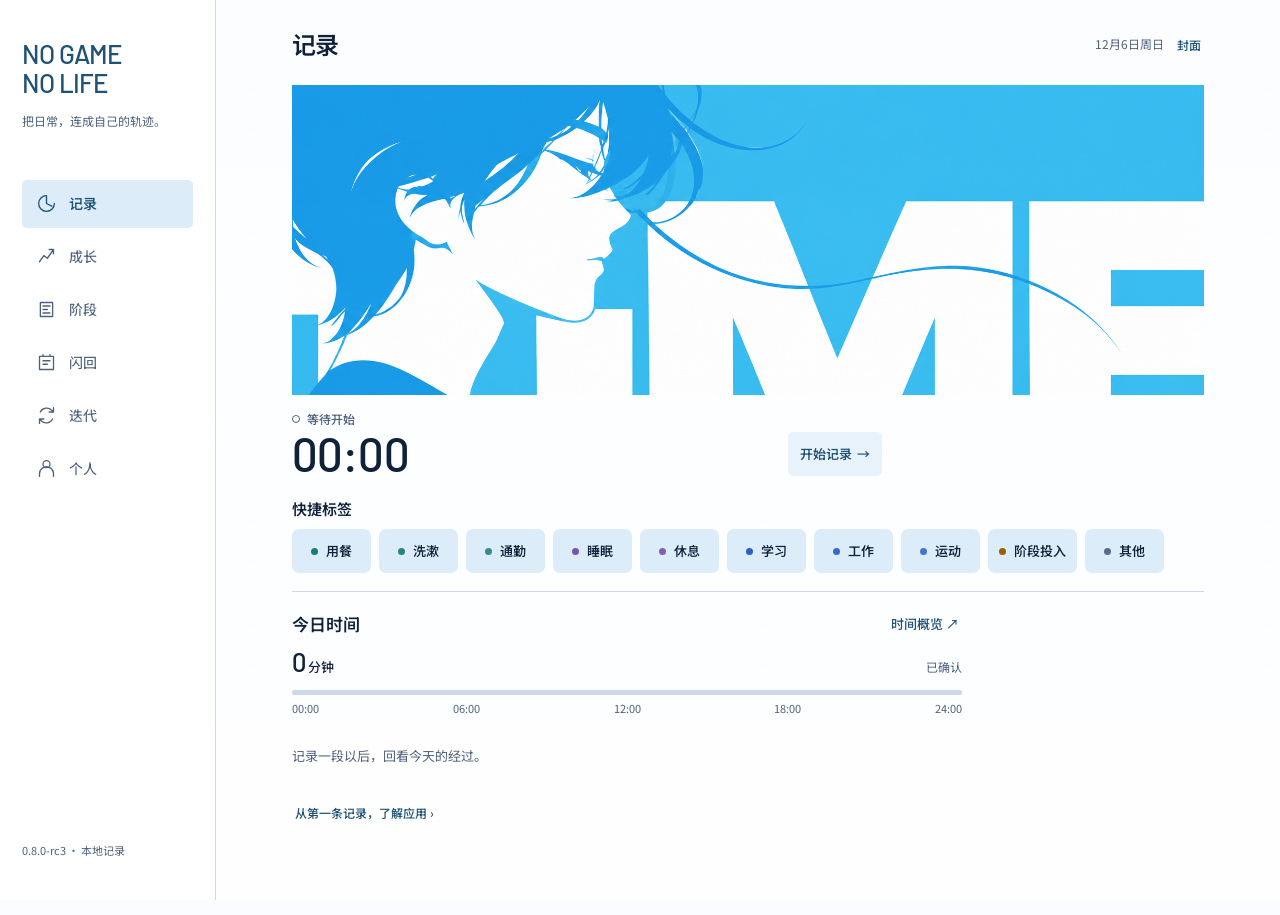
==== commit 9947d24c: "Publish selected web release 0.8.0-rc3" ====
--- a/docs/index.html
+++ b/docs/index.html
@@ -1,22 +1,29 @@
-<!doctype html>
-<html lang="zh-CN">
-<head>
-  <meta charset="utf-8">
-  <meta name="viewport" content="width=device-width, initial-scale=1, viewport-fit=cover">
-  <meta name="theme-color" content="#193a35">
-  <meta name="description" content="记录一天的经过，保留投入的积累与生活的片段。数据只保存在当前浏览器。">
-  <link rel="manifest" href="./manifest.webmanifest">
-  <link rel="icon" href="./icon.svg" type="image/svg+xml">
-  <link rel="stylesheet" href="./src/style-2cd6b06ecb42.css">
-  <link rel="stylesheet" href="./src/themes-2cd6b06ecb42.css">
-  <link rel="stylesheet" href="./src/growth-2cd6b06ecb42.css">
-  <title>NO GAME NO LIFE · 日常的积累</title>
-</head>
-<body>
-  <a class="skip" href="#main">跳到内容</a>
-  <div id="app"><div class="loading">正在打开你的本地记录…</div></div>
-  <div id="toast" role="status" aria-live="polite"></div>
-  <dialog id="dialog" aria-labelledby="dialog-title"></dialog>
-  <script type="module" src="./src/app-2cd6b06ecb42.mjs"></script>
-</body>
-</html>
+<!doctype html>
+<html lang="zh-CN">
+<head>
+  <meta charset="utf-8">
+  <meta name="viewport" content="width=device-width, initial-scale=1, viewport-fit=cover">
+  <meta name="theme-color" content="#193a35">
+  <meta name="description" content="记录一天的经过，保留投入的积累与生活的片段。数据只保存在当前浏览器。">
+  <link rel="manifest" href="./manifest.webmanifest">
+  <link rel="icon" href="./icon.svg" type="image/svg+xml">
+  <link rel="stylesheet" href="./src/theme-tokens-e14b41d62339.css">
+  <link rel="stylesheet" href="./src/style-e14b41d62339.css">
+  <link rel="stylesheet" href="./src/themes-e14b41d62339.css">
+  <link rel="stylesheet" href="./src/growth-e14b41d62339.css">
+  <link rel="stylesheet" href="./src/phone-e14b41d62339.css">
+  <link rel="stylesheet" href="./src/simplification-e14b41d62339.css">
+  <link rel="stylesheet" href="./src/rebuild-e14b41d62339.css">
+  <link rel="stylesheet" href="./src/fonts-e14b41d62339.css">
+  <link rel="stylesheet" href="./src/experience-e14b41d62339.css">
+  <link rel="stylesheet" href="./src/record-e14b41d62339.css">
+  <title>NO GAME NO LIFE · 日常的积累</title>
+</head>
+<body>
+  <a class="skip" href="#main">跳到内容</a>
+  <div id="app"><div class="loading">正在打开你的本地记录…</div></div>
+  <div id="toast" role="status" aria-live="polite"></div>
+  <dialog id="dialog" aria-labelledby="dialog-title"></dialog>
+  <script type="module" src="./src/app-e14b41d62339.mjs"></script>
+</body>
+</html>
--- a/docs/src/theme-tokens-e14b41d62339.css
+++ b/docs/src/theme-tokens-e14b41d62339.css
@@ -0,0 +1,6 @@
+/* The single palette source for current pages, retained components and previews. */
+:root,.appearance-preview{--surface:var(--paper);--field:var(--paper);--deep:var(--green-deep);--error:var(--danger);--accent-soft:var(--wash);--accent-line:var(--line);--sidebar-muted:var(--muted);--sidebar-active-bg:var(--wash);--sidebar-active-ink:var(--green);--timer-top:var(--paper);--timer-bottom:var(--wash);--landscape:var(--green);--focus:var(--green);--radius:12px;--shadow:none;--success:#176a52}
+:root:not([data-theme]),:root[data-theme=blue],.appearance-preview[data-theme=blue]{--bg:#fafcff;--paper:#ffffff;--ink:#10213a;--muted:#4f627c;--line:#cbd9eb;--green:#205274;--green-deep:#142f5b;--on-deep:#fff;--wash:#DCECF8;--gold:#856000;--danger:#9a302c;--hover:#123b85;--action-fill:#E8F2FA;--action-selected:#DCECF8;color-scheme:light}
+:root[data-theme=green],.appearance-preview[data-theme=green]{--bg:#f3f5ee;--paper:#fffef9;--ink:#1f3830;--muted:#50665c;--line:#cad8c9;--green:#245c47;--green-deep:#183e30;--on-deep:#fff;--wash:#e6efe1;--gold:#806126;--danger:#963f35;--hover:#1a4937;--action-fill:#E6EFE1;--action-selected:#DDEBDD;color-scheme:light}
+:root[data-theme=mist],.appearance-preview[data-theme=mist]{--bg:#e9f0f6;--paper:#fafdff;--ink:#20364a;--muted:#4c6479;--line:#bccfdf;--green:#255b80;--green-deep:#18394f;--on-deep:#fff;--wash:#deebf5;--gold:#836025;--danger:#963f35;--hover:#174562;--action-fill:#E4EEF5;--action-selected:#D8E8F3;color-scheme:light}
+:root[data-theme=night],.appearance-preview[data-theme=night]{--bg:#101927;--paper:#192638;--ink:#e5eefb;--muted:#b3c4dc;--line:#4c6381;--green:#f0c681;--green-deep:#233c60;--on-deep:#111e2c;--wash:#283b51;--gold:#f0c681;--danger:#ffb3ac;--success:#99dab9;--hover:#f8dba8;--action-fill:#283B51;--action-selected:#304860;color-scheme:dark}
--- a/docs/src/style-e14b41d62339.css
+++ b/docs/src/style-e14b41d62339.css
@@ -0,0 +1,18 @@
+@charset "UTF-8";
+:root{font-family:"Microsoft YaHei UI","PingFang SC","Noto Sans CJK SC",sans-serif;font-size:14px;line-height:1.65;color:var(--ink);background:var(--paper);font-synthesis:none}
+*{box-sizing:border-box}body{margin:0}button,input,textarea,select{font:inherit;color:inherit}button{cursor:pointer;-webkit-tap-highlight-color:transparent}button:disabled{opacity:.55;cursor:wait}button,input,select,textarea{touch-action:manipulation}button{border:0;background:none}a{color:var(--green)}button:focus-visible,input:focus-visible,select:focus-visible,textarea:focus-visible,summary:focus-visible,a:focus-visible{outline:3px solid #bd9c5f;outline-offset:3px}h1,h2,h3,p{margin:0}h1{font-size:30px;letter-spacing:.08em;font-weight:500;font-family:"Microsoft YaHei","PingFang SC",sans-serif;line-height:1.5}h2{font-size:17px;font-weight:600;letter-spacing:.04em}h3{font-size:15px;font-weight:600}small{font-size:12px}p+p{margin-top:12px}svg{display:block}img{max-width:100%}input,select,textarea{width:100%;border:1px solid #d9ded2;border-radius:8px;padding:11px 12px;background:#fffefb;min-height:44px}input[type=color]{padding:4px;width:100%;height:46px}textarea{resize:vertical;line-height:1.7;min-height:110px}input[type=checkbox]{width:18px;height:18px;min-height:18px;accent-color:var(--green);flex-shrink:0}label{display:flex;flex-direction:column;gap:7px;font-size:13px;margin-bottom:16px}summary{cursor:pointer;min-height:40px;padding:8px 0}details>summary{color:var(--green)}[hidden]{display:none!important}.skip{position:fixed;left:12px;top:-100px;background:var(--surface);padding:12px;z-index:100}.skip:focus{top:12px}
+.sidebar{position:fixed;inset:0 auto 0 0;width:225px;background:var(--deep);color:#d8e0cd;display:flex;flex-direction:column;padding:45px 24px 22px;z-index:10;background-image:radial-gradient(ellipse at 100% 100%,#46634c55,transparent 65%)}.brand{display:flex;align-items:center;gap:12px;margin:0 0 50px 3px}.brand-mark{width:40px;height:48px;display:grid;place-items:center;border:1px solid #b8a573;font-family:Georgia,serif;font-size:32px;color:#e1cf94;position:relative}.brand-mark span{position:absolute;right:-5px;bottom:-9px;font-size:22px;background:var(--deep);line-height:1}.brand p{font:14px/1.3 Georgia,serif;letter-spacing:.13em}.brand p>span{display:block;font:10px/1.6 "Microsoft YaHei",sans-serif;letter-spacing:.08em;color:#9fae97;margin-top:9px}.sidebar nav{display:grid;gap:8px}.nav-item{display:flex;align-items:center;gap:16px;border-radius:7px;padding:12px 15px;text-align:left;color:inherit;min-height:48px;transition:background .18s}.nav-item>span{font:25px/1 Georgia,serif;width:24px;text-align:center;color:#a6b297}.nav-item b{font-weight:400;font-size:14px;letter-spacing:.1em}.nav-item:hover{background:#ffffff09}.nav-item.active{background:#49654e5e;color:#f0e8d2;border:1px solid #8392743b}.nav-item.active>span{color:#ddc692}.sidebar-bottom{margin-top:auto;color:#a5b29d;font-size:10px;padding:40px 8px 0;letter-spacing:.06em}.sidebar-bottom i{display:inline-block;width:5px;height:5px;background:#b9ca99;border-radius:50%;margin-right:6px}.sidebar-bottom small{display:block;font:9px/2 Georgia,serif;letter-spacing:.17em;opacity:.6;margin-top:12px}.mobile-nav{display:none}main{max-width:1510px;margin-left:225px;padding:28px 48px 20px;min-height:100dvh;outline:0}.topbar{display:flex;justify-content:space-between;align-items:center;border-bottom:1px solid var(--line);padding:0 0 20px;margin-bottom:30px}.eyebrow{font:9px/1.6 Georgia,serif;letter-spacing:.22em;color:#929b86}.topbar p{font-size:13px;margin-top:4px}.top-actions{display:flex;gap:18px;align-items:center}.save-status{font-size:11px;color:#79856f;padding:8px}.save-status span{margin-right:6px;font-size:10px}.running-pill{font-size:11px;border:1px solid #ccdac8;border-radius:30px;padding:6px 12px;background:var(--wash);display:flex;align-items:center;gap:7px;max-width:300px}.running-pill i,.live-dot:before{width:5px;height:5px;background:#718e65;border-radius:50%;display:inline-block}.heading{display:flex;align-items:center;justify-content:space-between;gap:20px;margin-bottom:28px}.heading h1{margin:8px 0 6px}.heading>div>p{color:var(--muted);font-size:12px}.date-seal{border:1px solid #d7dacb;width:54px;min-width:54px;height:72px;display:flex;align-items:center;flex-direction:column;justify-content:center;position:relative}.date-seal:after{content:"";position:absolute;inset:3px;border:1px solid #e7e7da}.date-seal span{font:10px Georgia,serif;color:var(--gold);margin-bottom:4px}.date-seal b{font:28px Georgia,serif;color:#5a715d}.dot-separator{padding:0 8px;color:var(--gold)}.card{background:var(--surface);border:1px solid var(--line);border-radius:13px;padding:25px 27px;margin-bottom:22px;box-shadow:0 4px 16px #273c3503}.section-title{display:flex;align-items:center;justify-content:space-between;gap:12px;margin-bottom:18px}.section-title p{font-size:11px;color:var(--muted);margin-top:3px}.section-title .eyebrow+h2{margin-top:5px}.primary,.secondary,.danger-button{padding:10px 19px;border-radius:7px;font-weight:500;font-size:13px;min-height:43px;display:inline-flex;justify-content:center;align-items:center;gap:6px;line-height:1.5}.primary{background:var(--green);color:#f5f3e7;box-shadow:0 3px 8px #315f4c12}.primary:hover{background:#264e3d}.secondary{border:1px solid #d9dfd2;background:#fafbf5;color:#3f6049}.secondary:hover{background:#f0f3e7}.text-button{color:#597655;font-size:12px;min-height:40px;padding:6px 8px;text-align:left;line-height:1.5}.text-button:hover{text-decoration:underline}.icon-button{width:40px;min-width:40px;height:40px;color:#61775a;border:1px solid var(--line);border-radius:50%;display:grid;place-items:center;font-size:18px}.inline-actions{display:flex;gap:8px;align-items:center;flex-wrap:wrap}.tag{font-size:10px;background:#eef0e7;padding:3px 8px;border-radius:4px;color:#7c876c;white-space:nowrap}.tag.gold{color:#937d47;background:#f7f1df}.muted{color:var(--muted);font-size:12px}.quiet-note{color:var(--muted);font-size:11px;line-height:1.9;margin-top:13px}.page-footer{text-align:center;font:9px/1.9 Georgia,"Microsoft YaHei",serif;color:#a2a78e;letter-spacing:.06em;padding:20px 0 0}.page-footer span{padding:0 12px}.loading,.startup-error{max-width:600px;margin:15vh auto;padding:30px}.startup-error p{margin:16px 0}.full-width{width:100%}
+.today-grid{display:grid;grid-template-columns:1.3fr 1fr;gap:22px;margin-bottom:22px}.timer-card{border:1px solid #d9dfd0;border-radius:13px;position:relative;overflow:hidden;display:flex;flex-direction:column;align-items:center;background:#edf1e5;min-height:405px;box-shadow:inset 0 0 100px #f9faec99}.card-top{display:flex;justify-content:space-between;align-items:center;width:100%;padding:19px 25px;z-index:1}.tiny-badge{font-size:10px;color:#81916d;display:flex;align-items:center;gap:7px}.tiny-badge:before{content:"";width:4px;height:4px;border-radius:50%;background:#9baf83}.timer-orbit{position:relative;width:226px;height:226px;display:grid;place-items:center;margin:0 0 8px;z-index:1}.orbit-ring{position:absolute;inset:9px;border:1px solid #b8c3a087;border-radius:50%;box-shadow:0 0 0 7px #c3cba118}.orbit-ring:before{content:"";position:absolute;inset:6px;border-radius:50%;border:1px dashed #bec5a29a}.orbit-ring.second{inset:0;border:1px solid #d2d8b8;box-shadow:none;transform:rotate(28deg)}.orbit-ring.second:before{content:"✦";display:block;position:absolute;inset:auto;right:21px;top:16px;border:0;background:#edf1e5;color:#a79456;font-size:16px;padding:1px;line-height:1}.orbit-spark{position:absolute;bottom:1px;left:48px;color:#a7ad7f;background:#edf1e5;padding:0 3px;font-size:12px}.timer-center{text-align:center}.timer-label{font-size:13px;color:#5b7458}.timer-digits{font:39px/1.5 Georgia,"Times New Roman",serif;font-variant-numeric:tabular-nums;letter-spacing:.015em;color:#365840}.timer-sub{font-size:10px;color:#93a07f}.timer-actions{display:flex;justify-content:center;gap:9px;z-index:1}.timer-main{min-width:166px;font-size:13px;padding:12px 22px}.stop-button{border:1px solid #b4c2a5;border-radius:7px;padding:10px 15px;font-size:12px;background:#f8faee88;color:#67785a}.timer-caption{font-size:10px;color:#8e9b7f;margin:12px 0 26px;text-align:center;z-index:1;padding:0 20px}.landscape{position:absolute;bottom:0;left:0;right:0;pointer-events:none;opacity:.65}.landscape svg{width:100%;height:62px;fill:#d7dfca}.landscape svg path+path{fill:#c7d4bc;opacity:.8}.is-running .orbit-ring.second{animation:orbit-turn 120s linear infinite}.home-side{display:flex;flex-direction:column;gap:19px}.home-side .card{margin:0}.day-numbers{padding:23px 25px}.day-numbers h2{margin-top:7px}.number-pair{display:grid;grid-template-columns:1fr 1fr;margin-top:20px;gap:14px}.number-pair div+div{border-left:1px solid var(--line);padding-left:20px}.number-pair strong{display:block;font-size:18px;font-weight:500;line-height:1.5}.number-pair span{font-size:11px;color:var(--muted)}.day-ribbon{height:8px;background:#edf0e5;border-radius:3px;position:relative;overflow:hidden;margin-top:20px}.day-ribbon span{position:absolute;top:0;height:100%}.ribbon-scale{display:flex;justify-content:space-between;margin-top:5px;font:9px Georgia,serif;color:#a0a792}.focus-card{flex:1;padding:21px 25px;position:relative}.focus-card .section-title{margin-bottom:7px}.focus-empty{display:flex;align-items:center;gap:10px;flex-wrap:wrap}.focus-empty>span{color:var(--gold);font-size:24px}.focus-empty p{font-size:12px;color:var(--muted)}.focus-empty>.text-button{display:block;padding-left:34px}.common-card{padding:20px 25px}.common-card .section-title{margin-bottom:13px}.common-grid{display:grid;grid-template-columns:repeat(6,1fr);gap:12px}.activity-tile{border:1px solid #e5e8dc;border-radius:8px;min-height:64px;display:flex;align-items:center;justify-content:center;gap:9px;font-size:12px;background:#f8f9f2;position:relative;min-width:0;overflow-wrap:anywhere}.activity-tile:hover,.activity-tile.selected{background:#eaf0e1;border-color:#bdccaf}.activity-tile i{width:4px;height:4px;border-radius:50%;background:var(--green);position:absolute;top:8px;right:8px}.activity-symbol{font-size:21px;color:var(--activity)}
+.timeline-row{display:flex;align-items:flex-start;gap:15px;padding:13px 0;position:relative;min-height:66px}.timeline-row:after{content:"";position:absolute;left:76px;top:28px;bottom:-14px;width:1px;background:#e5e8dd}.timeline-row:last-child:after{display:none}.timeline-row time{font:12px/1.6 Georgia,serif;width:52px;min-width:52px;color:#586b5c;padding-top:1px;font-variant-numeric:tabular-nums}.timeline-row time small{display:block;font-size:10px;color:#a5ac9a}.timeline-dot{width:8px;height:8px;background:var(--dot);border-radius:50%;margin-top:6px;z-index:1;flex-shrink:0;box-shadow:0 0 0 4px #fffef9}.row-content{flex:1;min-width:0}.row-title{font-weight:500;font-size:13px;display:block;padding:0;text-align:left;min-height:23px;overflow-wrap:anywhere}.row-title:hover{color:var(--green);text-decoration:underline}.row-meta{font-size:10px;color:#969e8b;margin-top:2px}.row-tail{display:flex;align-items:center;gap:10px;padding-left:8px;text-align:right}.row-tail strong{font-size:11px;font-weight:400;color:#76846f}.row-tail .text-button{min-height:26px;font-size:10px;padding:1px 5px}.timeline-gap{font-size:10px;color:#abb09f;margin:0 0 0 92px;border-bottom:1px dashed #e6e8dd;padding:6px 0;letter-spacing:.03em}.timeline-gap span{margin-left:7px}.running-row{border-top:1px dashed #d9dfcf}.live-dot{font-size:10px;color:#71865f;white-space:nowrap}.live-dot:before{content:"";margin-right:5px}.empty{text-align:center;padding:33px 20px;color:var(--muted);width:100%}.empty-star{font:36px/1 Georgia,serif;color:#a9b28c;display:block;margin-bottom:12px}.empty h3{font-size:14px;font-weight:400;color:#64765f;margin-bottom:6px}.empty p{font-size:12px;line-height:1.9;max-width:360px;margin:auto}.empty button{margin-top:16px}.progress{width:100%;height:5px;background:#e8eddf;border-radius:3px;overflow:hidden}.progress>span{display:block;height:100%;background:#7f9a6a;border-radius:3px;transition:width .35s}.progress-caption{display:flex;justify-content:space-between;gap:10px;font-size:11px;color:#8a957e;margin:10px 0 8px}.progress-caption strong{font-weight:500;color:#4e694d}.plan-top{display:flex;align-items:center;justify-content:space-between;gap:10px}.plan-card h3{font-size:15px}.plan-card>.muted{font-size:10px;margin:3px 0 6px}.compact .plan-top h3{font-size:13px}.compact .plan-top .tag{display:none}.compact .progress-caption{margin-top:6px}.outcome-line{display:flex;align-items:flex-start;gap:8px;margin-top:14px;font-size:12px;color:#6e7c64}.outcome-line span{color:#a5ae91}.outcome-line .done{color:#4d794c}.plan-actions{display:flex;gap:6px;align-items:center;flex-wrap:wrap;margin-top:10px}.compact .plan-actions{margin-top:0}.compact .plan-actions button{font-size:10px;min-height:30px;padding:3px 9px}.plans-grid{display:grid;grid-template-columns:repeat(2,minmax(0,1fr));gap:22px}.plans-grid>.card{margin:0}.plans-grid+.card{margin-top:25px}.period-details{border-top:1px solid var(--line);margin-top:18px;font-size:11px;padding-top:8px}.period-details summary{font-size:12px}.period-details p{display:flex;justify-content:space-between;margin:4px 0}.period-details small{color:var(--muted);font-size:10px}.skills-grid{display:grid;grid-template-columns:repeat(3,minmax(0,1fr));gap:20px;margin-bottom:30px}.skills-grid>.empty{grid-column:1/-1;background:var(--surface);border:1px solid var(--line);border-radius:12px;padding:60px 20px}.skill-card{display:block;text-align:left;background:var(--surface);border:1px solid var(--line);border-radius:13px;padding:23px;transition:transform .2s,box-shadow .2s;min-width:0}.skill-card:hover{transform:translateY(-3px);box-shadow:0 6px 18px #193a350a}.skill-top{display:flex;justify-content:space-between;align-items:center;gap:8px;margin-bottom:20px}.skill-top .tag{font-size:9px}.skill-emblem{border:1px solid #d0d8be;width:43px;height:43px;transform:rotate(45deg);border-radius:7px;color:#9f9866;display:grid;place-items:center;font-size:24px;background:#f1f4e8}.skill-top .skill-emblem{transform:none;clip-path:polygon(50% 0,100% 25%,100% 75%,50% 100%,0 75%,0 25%);border-radius:0;border:0}.skill-card h3{font-size:19px;font-weight:500;overflow-wrap:anywhere}.stage-caption{color:#8b957f;font-size:11px;margin-top:5px}.skill-level{display:flex;align-items:baseline;gap:8px;margin:20px 0 12px}.skill-level>span{font-size:10px;color:#8e9981}.skill-level b{font:26px Georgia,serif;color:#54704a}.skill-level small{color:#9aa48c;font:12px Georgia,serif}.skill-foot{display:flex;justify-content:space-between;gap:8px;border-top:1px solid var(--line);padding-top:13px;margin-top:20px;font-size:9px;color:#929c87}.skill-detail-top{display:flex;justify-content:space-between;align-items:center;margin-bottom:20px}.skill-detail-top h3{font-size:22px;margin-top:4px}.skill-detail-top p{color:var(--muted);font-size:12px}.stage-path{margin-top:25px}.stage-path>section{display:flex;gap:18px;padding:0 0 26px;position:relative}.stage-path>section:before{content:"";position:absolute;left:16px;width:1px;background:var(--line);top:28px;bottom:0}.stage-path>section:last-child:before{display:none}.stage-node{height:33px;width:33px;min-width:33px;border:1px solid #ced8bf;border-radius:50%;text-align:center;line-height:32px;color:#8e9b7d;font-family:Georgia,serif}.stage-node.passed{background:#eaf0df;color:#52754c}.stage-path h3 small{font-size:10px;color:var(--muted);font-weight:400;padding-left:8px}.stage-path section p{font-size:12px;color:#7e8974;margin:8px 0 12px}.review-entry{border-left:2px solid #d4dec6;padding-left:10px;margin-top:10px;font-size:11px;color:var(--muted);overflow-wrap:anywhere}.review-entry .text-button{font-size:10px;min-height:27px}.template-purpose{margin:12px 0;color:var(--green);font-size:12px}.stage-settings details{padding:5px 0;border-bottom:1px solid var(--line)}.stage-settings summary{display:flex;justify-content:space-between;gap:10px;font-size:12px}.stage-settings summary b{font-size:11px;color:#8a947e;font-weight:400}.stage-settings p{font-size:12px;color:var(--muted);margin:7px 0 12px}.standard-heading{font-size:20px;margin:16px 0}.standard-card{background:var(--wash);border-left:3px solid var(--gold);padding:20px;margin:15px 0 20px}.standard-card p:first-child{font-size:15px;line-height:1.9}
+.date-control{display:flex;align-items:center;gap:6px}.date-control input{padding:6px 9px;width:147px;min-height:38px;font-size:12px;background:transparent}.date-control button{width:34px;min-width:34px;height:38px;font-size:22px;color:#7c8c70}.compact-heading h1{font-size:27px}.memory-controls{display:flex;justify-content:space-between;align-items:flex-start;margin-bottom:20px;gap:12px}.memory-controls details{font-size:12px}.memory-controls details .range-form{padding:15px;background:var(--surface);border:1px solid var(--line);border-radius:8px;position:relative;flex-wrap:wrap}.memory-day .section-title{border-bottom:1px solid var(--line);padding-bottom:10px;margin-bottom:4px}.memory-day .section-title h2{font-size:14px}.moment-content p{font-size:12px;line-height:1.9;margin:8px 0;color:#65735e;overflow-wrap:anywhere}.thumbnails{display:flex;flex-wrap:wrap;gap:7px;margin-top:10px}.thumbnails button{padding:0;width:64px;height:64px;border-radius:6px;overflow:hidden;border:1px solid #e3e5d6}.thumbnails img{width:100%;height:100%;object-fit:cover}.moment-content .text-button{min-height:24px;padding:3px 0;font-size:10px}.day-note{background:#f4f5ec;border-radius:6px;padding:15px;font-size:12px;line-height:1.9;color:#79836e;margin:12px 0}.finance-status{display:flex;gap:15px;align-items:center;border:1px dashed #d8ddcf;padding:18px 25px;border-radius:10px;margin-bottom:22px;color:#8a957e}.finance-status>span:first-child{font-size:25px;color:#a6ab86}.finance-status>div{flex:1}.finance-status h3{font-size:12px;font-weight:500}.finance-status p{font-size:10px}.full-photo{display:block;max-height:70dvh;width:100%;object-fit:contain;background:#eef0e9}.photo-drafts{display:flex;flex-wrap:wrap;gap:12px;margin:15px 0}.photo-drafts>div{width:100px;height:100px;position:relative}.photo-drafts img{width:100%;height:100%;object-fit:cover;border-radius:7px}.remove-draft{position:absolute;top:-8px;right:-8px;width:28px;height:28px;border-radius:50%;background:#fff;border:1px solid var(--line);box-shadow:0 2px 8px #0001}.source-caption{background:#eef2e6;border-radius:8px;padding:15px;margin-bottom:20px;font-size:13px}.source-caption small{display:block;color:var(--muted);font-size:11px;margin-top:5px}
+.range-form{display:flex;align-items:flex-end;gap:14px;flex-wrap:wrap}.range-form label{margin:0;font-size:11px}.range-form input{min-height:40px;font-size:12px;max-width:190px}.range-form button{margin-bottom:1px}.two-columns{display:grid;grid-template-columns:1fr 1fr;gap:22px}.two-columns.mini{gap:15px;margin:20px 0}.mini h3{font-size:20px;margin-top:5px}.distribution{display:grid;gap:15px;margin-top:20px}.distribution .progress{height:7px}.stat-overview{display:flex;justify-content:space-between;gap:20px;padding:26px 35px}.stat-overview>div{display:flex;flex-direction:column;gap:6px}.stat-overview span{color:var(--muted);font-size:11px}.stat-overview strong{font-size:24px;font-weight:400}.stat-overview small{font-size:12px}.daily-chart{display:flex;gap:12px;margin-top:25px;overflow-x:auto;padding-bottom:8px}.chart-col{flex:1;min-width:40px;text-align:center;display:flex;flex-direction:column}.chart-col>span{font-size:8px;color:var(--muted);white-space:nowrap}.chart-col small{font:10px Georgia,serif;color:#8a957d;margin-top:8px}.chart-bar{height:145px;display:flex;align-items:flex-end;justify-content:center;margin-top:10px}.chart-bar i{display:block;width:65%;background:#b0c19b;border-radius:4px 4px 0 0;min-height:2px}.settings-actions{display:flex;gap:12px;flex-wrap:wrap;margin:20px 0}.file-button{cursor:pointer;margin:0;width:fit-content}.info-list{margin-top:18px}.info-list>div{padding:10px 0;border-bottom:1px solid var(--line)}.info-list dt{font-size:11px;color:var(--muted)}.info-list dd{font-size:12px;overflow-wrap:anywhere;margin:5px 0 0}.danger-zone{display:flex;justify-content:space-between;gap:20px;align-items:center}.danger-zone p{font-size:11px;color:var(--muted);margin-top:6px}.danger-button{border:1px solid #dfc9bc;color:#95674d;background:#fcf9f2;white-space:nowrap}
+dialog{width:min(580px,calc(100% - 32px));max-height:calc(100dvh - 40px);padding:0;border:1px solid #dbe1d0;border-radius:16px;background:var(--surface);color:var(--ink);box-shadow:0 20px 90px #17382938;overflow:auto}dialog.wide{width:min(740px,calc(100% - 32px))}dialog::backdrop{background:#152d246e;backdrop-filter:blur(4px)}.dialog-header{display:flex;justify-content:space-between;align-items:center;padding:22px 26px;border-bottom:1px solid var(--line);background:var(--surface);position:sticky;top:0;z-index:5}.dialog-header h2{font-size:19px;margin-top:4px}.close-button{font:26px/1 Georgia,serif;color:#929a85;width:38px;height:38px;display:grid;place-items:center}.dialog-body{padding:24px 26px;overflow-wrap:anywhere}.dialog-body>p{font-size:13px;line-height:1.9}.dialog-body>.quiet-note:first-child{margin-top:0;margin-bottom:16px}.dialog-footer{display:flex;justify-content:space-between;align-items:center;gap:12px;padding:17px 26px;border-top:1px solid var(--line);position:sticky;bottom:0;background:#fffef9f5;z-index:5}.dialog-footer>span{font-size:10px;color:var(--muted);max-width:55%}.dialog-footer>div{display:flex;gap:10px;margin-left:auto}.form-row{display:grid;grid-template-columns:1fr 1fr;gap:16px}.form-row label{min-width:0}.form-row input{min-width:0}.form-details{margin:10px 0 20px;border-top:1px solid var(--line);padding:8px 0}.form-details summary{font-size:12px}.form-details>p{margin-bottom:14px}.checkbox-list{display:flex;flex-wrap:wrap;gap:8px 17px;margin:12px 0}.checkbox-list label,.check{display:flex;flex-direction:row;gap:8px;align-items:flex-start;font-size:12px;line-height:1.6}.checkbox-list label{margin:0;padding:4px 0}.check{padding:8px 0;margin:8px 0}.check input{margin-top:2px}.preview-box{border:1px solid #c8d6bc;border-radius:8px;padding:17px;background:#f0f5e9;margin-top:20px}.preview-box h3{font-size:14px;margin-bottom:8px}.preview-box p{font-size:12px;line-height:1.9}.preview-box p+p{margin-top:4px}.form-error{color:var(--error);font-size:12px;background:#fbefe7;border:1px solid #edcbbc;border-radius:6px;padding:12px;margin-top:16px}.choose-grid{display:grid;gap:8px}.choose-option{display:flex;gap:14px;align-items:center;padding:13px 16px;border:1px solid var(--line);border-radius:8px;background:#fbfcf6;min-height:57px;text-align:left}.choose-option>span:nth-child(2){flex:1}.choose-option small{font-size:10px;color:var(--muted);display:block}.choose-option>b{color:#9aa98a;font-weight:400}.choose-option:hover{background:#edf3e4;border-color:#b5c6a1}.color-dot{width:9px;height:9px;border-radius:50%;display:inline-block;flex-shrink:0}.activity-list>div{display:flex;align-items:center;gap:12px;padding:13px 0;border-bottom:1px solid var(--line)}.activity-list>div>div{flex:1}.activity-list p{font-size:10px;color:var(--muted);margin-top:4px}.activity-list strong{font-weight:500;font-size:13px}.activity-list{margin-bottom:20px}.detail-facts{text-align:center;margin-bottom:25px}.detail-facts strong{display:block;font-size:30px;margin:10px 0;font-weight:400}.detail-facts p{font-size:12px;color:var(--muted)}.preset-dates{display:flex;gap:15px}#toast{position:fixed;bottom:28px;left:calc(50% + 100px);transform:translate(-50%,15px);background:#254736;color:#f0f3e5;box-shadow:0 4px 20px #183a3525;padding:12px 23px;border:1px solid #82946c;border-radius:8px;z-index:1000;font-size:12px;opacity:0;pointer-events:none;transition:opacity .2s,transform .2s;max-width:calc(100vw - 35px);width:max-content}#toast.visible{opacity:1;transform:translate(-50%,0)}
+@keyframes orbit-turn{to{transform:rotate(388deg)}}
+@media(min-width:1450px){main{padding-left:65px;padding-right:65px}.today-grid{grid-template-columns:1.4fr 1fr}.timer-card{min-height:425px}.timer-orbit{width:248px;height:248px}}
+@media(max-width:1150px){.sidebar{width:190px;padding:35px 18px}.brand{gap:10px}.brand p{font-size:12px}main{margin-left:190px;padding:25px 30px}.skills-grid{grid-template-columns:repeat(2,minmax(0,1fr))}.common-grid{gap:7px}.activity-tile{flex-direction:column;gap:0;padding:7px;font-size:11px}.number-pair strong{font-size:16px}.day-numbers{padding:20px}.focus-card{padding:20px}.today-grid{gap:18px;grid-template-columns:1.1fr 1fr}.row-tail{gap:5px}}
+@media(max-width:850px){.sidebar{width:78px;padding:25px 12px}.brand{margin:10px auto 40px}.brand p,.nav-item b,.sidebar-bottom{display:none}.brand-mark{width:34px;height:42px}.sidebar .nav-item{padding:12px;justify-content:center}.sidebar .nav-item>span{font-size:23px}main{margin-left:78px;padding:22px 25px}h1{font-size:25px}.today-grid{grid-template-columns:1fr}.home-side{display:grid;grid-template-columns:1fr 1fr;gap:18px}.timer-card{min-height:375px}.timer-orbit{width:210px;height:210px}.home-side .focus-card{min-width:0}.two-columns{grid-template-columns:1fr}.plans-grid{grid-template-columns:1fr}.common-grid{grid-template-columns:repeat(6,1fr)}.row-tail{flex-direction:column;gap:0;align-items:flex-end}.skills-grid{gap:15px}#toast{left:calc(50% + 39px)}.date-seal{display:none}}
+@media(max-width:600px){:root{font-size:14px}.sidebar{display:none}main{margin:0;padding:15px 17px 95px}.topbar{padding-bottom:12px;margin-bottom:22px}.topbar .eyebrow{font-size:7px;letter-spacing:.14em}.topbar p{font-size:11px}.save-status{font-size:9px;padding:4px}.top-actions{gap:6px}.running-pill{font-size:9px;padding:4px 7px;max-width:145px;overflow:hidden;white-space:nowrap}.running-pill [data-live-small]{display:none}.heading{margin-bottom:20px;gap:12px;align-items:flex-start}.heading h1{font-size:23px;letter-spacing:.04em}.heading>div>p{font-size:11px}.heading .primary{padding:8px 12px;font-size:11px;min-width:max-content;min-height:38px}.heading:has(>.inline-actions){flex-wrap:wrap}.today-grid{gap:14px;margin-bottom:15px}.timer-card{min-height:350px}.timer-orbit{width:197px;height:197px;margin-top:-5px;margin-bottom:5px}.timer-digits{font-size:36px}.card-top{padding:17px 20px}.card-top .eyebrow{font-size:8px}.timer-label{font-size:12px}.timer-main{min-height:44px}.timer-caption{font-size:9px;margin-top:11px;margin-bottom:22px}.landscape svg{height:44px}.home-side{gap:11px}.home-side .card{padding:15px 13px;border-radius:10px}.home-side h2{font-size:13px}.day-numbers .eyebrow{font-size:7px;letter-spacing:.15em}.day-numbers h2{margin-top:4px}.number-pair{margin-top:14px;gap:6px;grid-template-columns:1fr}.number-pair>div{display:flex;align-items:center;justify-content:space-between;gap:4px}.number-pair div+div{border:0;padding:0}.number-pair strong{font-size:12px;white-space:nowrap;order:1}.number-pair span{font-size:9px}.day-ribbon{margin-top:13px;height:6px}.ribbon-scale{font-size:7px}.focus-card .section-title{margin-bottom:5px}.focus-card .icon-button{width:26px;min-width:26px;height:26px;font-size:16px}.focus-empty{gap:4px;line-height:1.7}.focus-empty>span{font-size:19px}.focus-empty p{font-size:10px}.focus-empty>.text-button{font-size:10px;padding-left:2px;min-height:28px}.compact .plan-top h3{font-size:11px}.compact .progress-caption{font-size:9px}.compact .outcome-line{font-size:10px;margin-top:9px}.compact .plan-card>.muted{font-size:8px}.compact .plan-actions button{font-size:9px}.card{padding:19px 17px;margin-bottom:15px;border-radius:11px}.section-title{gap:8px;margin-bottom:12px}.section-title h2{font-size:15px}.section-title .eyebrow{font-size:7px}.section-title .secondary{font-size:10px;padding:7px 10px;min-height:35px}.section-title .text-button{font-size:10px;padding:5px 3px}.section-title p{font-size:10px}.common-card{padding:17px 16px}.common-grid{grid-template-columns:repeat(3,1fr);gap:8px}.activity-tile{min-height:49px;flex-direction:row;gap:9px;font-size:12px}.activity-symbol{font-size:21px}.timeline-row{gap:10px;min-height:63px;padding:12px 0}.timeline-row time{font-size:11px;width:40px;min-width:40px}.timeline-row time small{font-size:9px}.timeline-row:after{left:53px}.timeline-dot{width:6px;height:6px}.row-title{font-size:12px}.row-meta{font-size:9px}.row-tail{padding-left:0}.row-tail strong{font-size:10px}.row-tail .text-button{font-size:9px}.timeline-gap{margin-left:66px;font-size:9px}.live-dot{font-size:9px}.timeline-row .icon-button{width:28px;min-width:28px;height:28px;font-size:16px}.row-content{padding-right:3px}.mobile-nav{position:fixed;bottom:0;left:0;right:0;z-index:15;display:grid;grid-template-columns:repeat(6,1fr);background:#fafbf4f5;border-top:1px solid #dbe1ce;padding:7px 6px max(7px,env(safe-area-inset-bottom));backdrop-filter:blur(12px)}.mobile-nav .nav-item{padding:6px 1px;gap:4px;flex-direction:column;justify-content:center;min-height:50px;border-radius:8px}.mobile-nav .nav-item>span{font-size:21px;color:#8d9b7d;width:auto}.mobile-nav .nav-item b{font-size:9px;letter-spacing:0;color:#8c987e}.mobile-nav .nav-item.active{border:0;background:#e9efdf}.mobile-nav .nav-item.active b,.mobile-nav .nav-item.active>span{color:#4b6c40}.page-footer{font-size:8px;padding-top:14px}.page-footer span{padding:0 5px}.skills-grid{grid-template-columns:1fr 1fr;gap:11px}.skill-card{padding:16px 13px}.skill-top{gap:3px;margin-bottom:15px}.skill-top .tag{font-size:7px;padding:3px 4px}.skill-emblem{width:33px;height:33px;font-size:20px}.skill-card h3{font-size:16px}.stage-caption{font-size:9px}.skill-level{gap:4px;margin:16px 0 11px}.skill-level b{font-size:23px}.skill-level small{font-size:10px}.skill-level>span{font-size:8px}.skill-card .progress-caption{font-size:8px;gap:2px;line-height:1.9}.skill-foot{flex-direction:column;font-size:8px;gap:4px;margin-top:14px;padding-top:10px}.plans-grid{gap:14px}.plan-actions .secondary{font-size:11px;padding:8px 12px}.memory-controls{flex-wrap:wrap}.memory-controls details{margin-left:auto;font-size:11px}.range-form{gap:10px;align-items:flex-end}.range-form input{max-width:145px;font-size:11px;padding:7px;min-height:39px}.range-form .secondary{font-size:11px;padding:8px 13px}.range-form .text-button{font-size:11px}.stat-overview{padding:20px 16px;gap:8px}.stat-overview strong{font-size:16px}.stat-overview span{font-size:10px}.stat-overview small{font-size:10px}.finance-status{padding:15px;gap:10px}.finance-status p{font-size:9px}.settings-actions{gap:8px}.settings-actions .primary,.settings-actions .secondary{font-size:12px;padding:9px 13px}.settings-actions .text-button{padding:2px 0;font-size:11px}.danger-zone{align-items:flex-start;flex-direction:column;gap:12px}.two-columns{gap:0}.two-columns.mini{grid-template-columns:1fr 1fr;gap:15px}.two-columns.mini h3{font-size:18px}.thumbnails button{width:53px;height:53px}.moment-content p{font-size:11px}.empty{padding:30px 8px}.empty p{font-size:11px}.date-control{gap:3px}.date-control input{font-size:11px;width:132px;min-height:36px}.date-control button{width:26px;min-width:26px;height:36px}.memory-day .section-title h2{font-size:12px}.memory-day .section-title .text-button{font-size:9px;min-height:28px}.day-note{padding:12px;font-size:11px}.heading .inline-actions .secondary{min-height:38px;padding:8px 12px;font-size:11px}dialog,dialog.wide{width:calc(100% - 16px);max-height:calc(100dvh - 20px);border-radius:13px}.dialog-header{padding:17px 18px}.dialog-header h2{font-size:17px}.dialog-body{padding:19px 18px}.dialog-footer{padding:13px 18px}.dialog-footer>span{font-size:9px;max-width:38%}.dialog-footer button{font-size:12px;padding:9px 15px}.dialog-body .form-row{grid-template-columns:1fr;gap:0}.dialog-body .form-row:has(input[name^="levels-"]){grid-template-columns:1fr 1fr;gap:15px}.dialog-body label{font-size:12px}.dialog-body .checkbox-list label{font-size:11px}.stage-path h3{font-size:13px}.stage-path h3 small{display:block;padding-left:0}.stage-path section p{font-size:11px}.standard-card p:first-child{font-size:13px}.standard-card{padding:17px}.choose-option{padding:12px;min-height:58px}#toast{left:50%;bottom:88px;font-size:11px;padding:10px 16px;max-width:calc(100vw - 24px);white-space:normal}.info-list dd{font-size:11px}}
+.two-columns,.two-columns>.card,.card,.daily-chart{min-width:0}
+.recovery-banner{display:flex;align-items:center;justify-content:space-between;gap:12px;padding:12px 16px;border:1px solid #d8d2b1;border-radius:8px;background:#f5f1de;margin-bottom:22px;font-size:11px;color:#7e754d}
+@media(max-width:600px){.mobile-nav .nav-item b{display:block}.recovery-banner{font-size:10px;padding:10px 12px}.recovery-banner .secondary{font-size:10px;padding:8px 10px;min-width:max-content;min-height:36px}}
+@media(prefers-reduced-motion:reduce){*,*:before,*:after{animation:none!important;transition:none!important;scroll-behavior:auto!important}}
--- a/docs/src/themes-e14b41d62339.css
+++ b/docs/src/themes-e14b41d62339.css
@@ -0,0 +1,18 @@
+
+
+input,textarea,select{background:var(--field);border-color:var(--line)}.secondary,.tag{color:var(--green);background:var(--accent-soft);border-color:var(--line)}.secondary:hover{background:var(--wash)}.primary:hover{background:var(--hover)}.text-button,.icon-button,.date-seal b,.save-status{color:var(--green)}.eyebrow,.page-footer{color:var(--muted)}.sidebar{color:var(--on-deep);background-image:none}.sidebar-bottom,.brand p>span,.nav-item>span{color:var(--sidebar-muted)}.sidebar .nav-item.active{background:var(--sidebar-active-bg);color:var(--sidebar-active-ink);border-color:var(--accent-line)}.running-pill,.date-seal,.date-seal:after{border-color:var(--line)}.timer-card{background:linear-gradient(145deg,var(--timer-top),var(--timer-bottom))}.timer-digits,.timer-label{color:var(--deep)}.landscape svg path{fill:var(--landscape)}.activity-tile.selected,.activity-tile:hover,.choose-option:hover,.preview-box,.day-note,.template-purpose{background:var(--wash);border-color:var(--accent-line)}.timer-orbit .orbit-ring{border-color:var(--accent-line)}.skill-emblem,.empty-star{color:var(--green)}.progress{background:var(--line)}.progress>span,.chart-bar i{background:var(--green)}.mobile-nav{background:var(--surface);border-color:var(--line)}.mobile-nav .nav-item.active{color:var(--green);background:var(--wash)}.mobile-nav .nav-item>span{color:inherit}.tag.gold{color:#77602f;background:#f6edda}button:focus-visible,input:focus-visible,select:focus-visible,textarea:focus-visible,summary:focus-visible,a:focus-visible{outline-color:var(--focus)}
+.composition{display:flex;gap:20px;align-items:center;margin-top:16px}.donut{width:132px;height:132px;flex:none;border-radius:50%;display:grid;place-items:center}.donut>span{width:101px;height:101px;border-radius:50%;background:var(--surface);display:flex;flex-direction:column;justify-content:center;text-align:center;padding:8px}.donut b{font-size:15px;line-height:1.5}.donut small{font-size:10px;color:var(--muted)}.composition-legend{flex:1;min-width:0}.composition-legend button{display:grid;grid-template-columns:8px 1fr auto auto;gap:7px;width:100%;align-items:center;padding:6px 0;font-size:11px;text-align:left}.composition-legend i{width:7px;height:7px;border-radius:50%}.composition-legend small{font-size:10px;color:var(--muted)}.context-summary{border-top:1px solid var(--line);padding-top:12px;font-size:11px}.context-summary>span{color:var(--muted)}.context-summary p{display:flex;justify-content:space-between}.context-controls{display:flex;align-items:center;justify-content:center;gap:6px;flex-wrap:wrap;padding:8px}.investment-grid{display:grid;grid-template-columns:1fr 1fr;gap:24px;margin:20px 0}.investment-grid strong{display:block;font-size:24px;margin:7px 0;color:var(--green)}.investment-grid p{font-size:12px;color:var(--muted)}.composition-grid{display:grid;grid-template-columns:repeat(3,1fr);gap:12px}.composition-grid>div{padding:14px;border:1px solid var(--line);border-radius:9px}.composition-grid p{font-size:12px;color:var(--muted);margin-top:6px}.theme-options,.draft-list{display:flex;gap:10px;flex-wrap:wrap;margin-top:14px}.theme-options [aria-pressed=true]{outline:2px solid var(--green);outline-offset:2px}fieldset[data-range-row]{border:1px solid var(--line);border-radius:10px;margin:16px 0;padding:16px;min-width:0}fieldset[data-range-row] legend{color:var(--green);padding:0 6px}.diary-entry{padding:20px 0;border-top:1px solid var(--line)}.diary-entry .moment-content>p{white-space:normal;overflow-wrap:anywhere}.diary-entry .thumbnails{margin-top:14px}.diary-editor{margin:0 auto;max-width:960px;padding:0 28px 60px}.diary-toolbar{position:sticky;top:0;background:var(--paper);display:flex;gap:14px;justify-content:space-between;padding:20px 0;z-index:5}.diary-writing-label textarea{min-height:45dvh;border:0;border-radius:0;background:transparent;resize:vertical;padding:14px 0;font-size:17px;line-height:2}.diary-photos{display:grid;grid-template-columns:repeat(3,1fr);gap:12px;margin:20px 0}.diary-photos figure{margin:0;min-width:0}.diary-photos img{width:100%;height:170px;object-fit:cover;border-radius:8px}.photo-viewer{max-width:94vw;max-height:94dvh;background:var(--surface);border:0}.photo-viewer img{display:block;max-height:78dvh;object-fit:contain}.sr-only{position:absolute;width:1px;height:1px;overflow:hidden;clip:rect(0,0,0,0)}
+:root[data-motion="reduced"] *{animation:none!important;transition:none!important;scroll-behavior:auto!important}
+.activity-tile{background:var(--field);border-color:var(--line)}.timer-sub,.timer-caption,.tiny-badge{color:var(--muted)}.landscape svg path+path{fill:var(--accent-line)}#toast{background:var(--deep);color:var(--on-deep)}.setup-banner{display:flex;align-items:center;justify-content:space-between;gap:16px}.setup-banner p,.setup-steps p{font-size:12px;color:var(--muted);margin:8px 0 14px}.setup-steps section+section{border-top:1px solid var(--line);margin-top:18px;padding-top:18px}
+@media(max-width:650px){.home-side{grid-template-columns:1fr!important}.setup-banner{display:block}.composition-legend{min-width:130px}.composition-legend p{font-size:12px}.today-grid .card{min-width:0}}
+@media(max-width:650px){.composition-grid{grid-template-columns:1fr 1fr}.composition{gap:12px}.donut{width:116px;height:116px}.donut>span{width:88px;height:88px}.composition-legend button{font-size:10px;gap:5px}.diary-editor{padding:0 16px 40px}.diary-toolbar{padding:12px 0}.diary-toolbar button{padding:10px;font-size:12px}.diary-photos{grid-template-columns:1fr 1fr}.diary-photos img{height:150px}.investment-grid{gap:14px}.investment-grid strong{font-size:20px}}
+
+
+
+body{isolation:isolate}body:before{content:"";position:fixed;inset:0;z-index:-1;background-image:linear-gradient(color-mix(in srgb,var(--paper) 45%,transparent),color-mix(in srgb,var(--paper) 72%,transparent)),var(--page-image,none);background-position:center;background-size:cover;pointer-events:none}
+:root[data-theme="mist"] .home-timer{border:1px solid #91b3cd;border-radius:8px;background:linear-gradient(120deg,var(--timer-top),var(--timer-bottom));box-shadow:6px 6px 0 #bdd0df55}:root[data-theme="mist"] .timer-now{border-bottom:1px dashed #91b3cd;padding-bottom:18px}:root[data-theme="mist"] .card{border-radius:9px}:root[data-theme="night"] .home-timer{border-radius:30px;border:1px solid #a18253;background:radial-gradient(ellipse at 90% 10%,#70502644,transparent 60%),linear-gradient(135deg,var(--timer-top),var(--timer-bottom))}:root[data-theme="night"] .timer-digits{color:#f0c681;font-family:Georgia,serif}:root[data-theme="night"] .timer-now strong{color:var(--ink)}:root[data-theme="night"] #toast{background:#f0c681;color:#102032}:root[data-theme="night"] .tag.gold{color:#f6d197;background:#493821}
+.page-message{margin:0 0 18px;padding:10px 16px;border-left:3px solid var(--gold);background:var(--surface);color:var(--muted);overflow-wrap:anywhere}.heading,.diary-editor{background:var(--surface);border-radius:10px;padding:18px}.diary-editor{margin-top:18px}.diary-writing-label textarea{background:var(--surface);color:var(--ink)}.appearance-preview{padding:20px;border:1px solid var(--line);border-radius:16px;background:var(--paper);background-position:center;background-size:cover;color:var(--ink);margin:16px 0}.appearance-preview>.card{background:var(--surface);padding:14px;margin:12px 0 0;color:var(--ink)}.appearance-preview>[data-preview-message]{background:var(--surface);overflow-wrap:anywhere}.choose-option{min-height:64px}.choose-option span{min-width:0;overflow-wrap:anywhere}.choose-option small{display:block}.dialog-body .section-title{flex-wrap:wrap}.dialog-body details details{padding-left:8px}.dialog-body input[type=checkbox]{min-width:18px}.dialog-body button,.dialog-body summary{min-height:44px}.pending-list{margin-top:14px;border-top:1px solid var(--line);padding-top:12px}.weekly-grid{display:grid;grid-template-columns:repeat(auto-fit,minmax(min(100%,280px),1fr));gap:14px}.week-comparison{display:grid;grid-template-columns:1fr 1fr;gap:12px}.week-comparison>div{padding:10px;background:var(--wash);border-radius:8px}.weekly-row{padding:14px 0;border-top:1px solid var(--line)}.weekly-row p{overflow-wrap:anywhere}.timer-actions{flex-wrap:wrap}.timer-actions button{min-height:44px}
+
+/* Selected navigation inherits the chosen theme on the actual text and icon. */
+.sidebar .nav-item.active b,.sidebar .nav-item.active>span{color:inherit}
+.mobile-nav .nav-item.active b,.mobile-nav .nav-item.active>span{color:var(--green)}
--- a/docs/src/growth-e14b41d62339.css
+++ b/docs/src/growth-e14b41d62339.css
@@ -0,0 +1,5 @@
+.growth-content{font-size:15px;line-height:1.6}.growth-content .muted,.growth-content .stage-caption,.growth-content .tag,.growth-content .progress-caption,.growth-content .row-meta{font-size:14px}.growth-content h1{font-size:30px}.growth-content h2{font-size:20px}.growth-content h3{font-size:17px}.growth-content h1,.growth-content h2,.growth-content h3,.growth-content p{overflow-wrap:anywhere}.growth-content .heading{margin-bottom:24px}.growth-content .card{padding:24px;margin-bottom:20px;min-width:0}.growth-content button,.growth-content summary,.growth-content select{min-height:44px;font-size:14px}.growth-content summary{display:flex;align-items:center;cursor:pointer;gap:6px}.growth-content details>summary:before{content:'›';transition:transform .15s}.growth-content details[open]>summary:before{transform:rotate(90deg)}.growth-content details>p,.growth-content details>.stage-path{margin-top:14px}.growth-content .section-title{align-items:center;gap:12px;flex-wrap:wrap}.growth-content .section-title>div{min-width:0}.growth-content .growth-focus h2{font-size:16px;margin:2px 0}.focus-skill-summary{border-top:1px solid var(--line);margin-top:16px;padding-top:10px}.focus-skill-summary p{display:flex;gap:8px 18px;justify-content:space-between;flex-wrap:wrap;margin:8px 0}.growth-investment{display:flex;gap:24px;flex-wrap:wrap;margin:16px 0}.growth-content .composition-grid p{font-size:14px;overflow-wrap:anywhere}.growth-content .composition-grid h3{font-size:15px}.growth-skill-card .section-title h3{flex:1;min-width:120px}.growth-level{margin-top:20px}.growth-level-line{display:flex;justify-content:space-between;align-items:center;margin:10px 0}.growth-level-line strong{font-size:23px;font-weight:500}.growth-level-line small{font-size:15px;color:var(--muted)}.growth-level-foot{display:flex;justify-content:space-between;gap:12px;margin-top:10px;align-items:start;font-size:14px}.cumulative-level{flex:none;color:var(--muted)}.cumulative-level b{color:var(--ink);font-size:16px}.ability-strip{display:flex;gap:10px;align-items:baseline;border-top:1px solid var(--line);padding-top:14px;margin-top:18px;font-size:14px}.ability-strip span{color:var(--muted);overflow-wrap:anywhere}.stage-switch{display:flex;gap:14px;align-items:center;margin-bottom:20px}.stage-switch select{flex:1;min-width:0;max-width:650px}.period-chart{padding:18px;background:var(--wash);border-radius:10px;margin:16px 0 0}.period-chart-total{display:flex;align-items:baseline;gap:12px;justify-content:space-between;flex-wrap:wrap}.period-chart-total>strong{font-size:36px;color:var(--green);font-weight:500}.period-chart-total>span{font-size:14px;color:var(--muted)}.period-chart-ends{display:grid;grid-template-columns:minmax(0,1fr) 40px minmax(0,1fr);align-items:center;margin:18px 0 0;gap:8px}.period-chart-ends>div:last-child{text-align:right}.period-chart-ends dt{font-size:14px;color:var(--muted)}.period-chart-ends dd{font-size:20px;margin:4px 0 0;overflow-wrap:anywhere}.period-chart-arrow{text-align:center;color:var(--green);font-size:28px}.chart-note{font-size:14px;color:var(--muted);margin:10px 0 0;text-align:right}.period-outcome{display:flex;gap:16px;justify-content:space-between;align-items:center;border-top:1px solid var(--line);margin-top:18px;padding-top:16px;flex-wrap:wrap}.period-outcome>div{flex:1;min-width:140px}.period-card-actions,.growth-detail-actions{display:flex;gap:12px;justify-content:space-between;flex-wrap:wrap;margin-top:14px}.current-state-label{margin-top:20px}.growth-total{display:flex;align-items:baseline;gap:16px;justify-content:space-between;flex-wrap:wrap;margin:18px 0}.growth-total strong{font-size:32px;color:var(--green)}.source-split{display:flex;justify-content:space-between;gap:12px;flex-wrap:wrap;margin:18px 0}.source-split b{font-weight:500}.growth-source{display:flex;justify-content:space-between;gap:16px;padding:18px 0;border-top:1px solid var(--line);align-items:center;flex-wrap:wrap}.growth-source>div{min-width:0;flex:1 1 260px}.growth-source p{font-size:14px;color:var(--muted);margin-top:4px}.growth-source button{flex:none}.growth-content .stage-path p{font-size:15px;line-height:1.65}.growth-content .stage-path section{min-width:0}.growth-content .review-entry{font-size:14px;flex-wrap:wrap}.growth-content .review-entry span{overflow-wrap:anywhere;min-width:0}.growth-content .skills-grid{grid-template-columns:repeat(auto-fit,minmax(min(100%,300px),1fr))}.growth-content .empty{grid-column:1/-1}.growth-content .ability-card .tag{white-space:normal}.growth-back{margin-bottom:12px}
+@media(max-width:650px){.growth-content .card{padding:18px}.growth-content h1{font-size:26px}.growth-content .composition-grid{gap:8px}.growth-content .composition-grid>div{padding:12px}.growth-content .composition-grid h3{font-size:14px}.growth-content .composition-grid p{font-size:14px}.growth-content .growth-investment{gap:12px}.period-chart{padding:14px}.period-chart-total>strong{font-size:30px}.period-chart-ends{grid-template-columns:minmax(0,1fr) 28px minmax(0,1fr);gap:4px}.period-chart-ends dd{font-size:18px}.stage-switch{display:block}.stage-switch select{margin-top:8px;width:100%}.growth-content .growth-level-foot{flex-wrap:wrap}.growth-content .cumulative-level{margin-left:auto}.growth-content .stage-path section{gap:10px}.growth-content .stage-path section>div{min-width:0}}
+.growth-content .section-title .secondary{min-height:44px}
+
+.growth-focus{display:flex;align-items:center;justify-content:space-between;gap:12px;border-block:1px solid var(--line);padding:12px 0;margin-bottom:20px}.growth-focus>div{min-width:0}.growth-focus>.secondary{flex:none;white-space:nowrap}.growth-focus small{color:var(--muted);font-size:12px}.growth-stage-link{display:flex;justify-content:space-between;align-items:center;font-size:13px;color:var(--muted);margin-bottom:16px}.growth-collection{margin-bottom:22px}.growth-direction-item{display:flex;align-items:center;justify-content:space-between;gap:8px;width:100%;padding:10px 0;text-align:left;color:var(--ink);border-top:1px solid var(--line)}.growth-direction-item>span:first-child{min-width:0}.growth-direction-item strong{display:block;font-size:14px;font-weight:600;overflow-wrap:anywhere}.growth-direction-item small{display:block;font-size:12px;color:var(--muted);line-height:1.6}.growth-direction-item>span:last-child{font-size:20px;color:var(--green);flex:none}.growth-content .composition-grid .growth-direction{padding:12px}.growth-content .composition-grid .growth-direction h3{font-size:13px;color:var(--muted);margin:0 0 8px}.growth-content .composition-grid .growth-direction p{font-size:12px;margin:0}.growth-unit-note{font-size:12px;margin-top:12px}.growth-other{margin:20px 0}
--- a/docs/src/phone-e14b41d62339.css
+++ b/docs/src/phone-e14b41d62339.css
@@ -0,0 +1 @@
+.phone-total{display:flex;align-items:baseline;justify-content:space-between;gap:12px;flex-wrap:wrap;margin:12px 0 6px}.phone-total>span{font-size:13px;color:var(--muted)}.phone-total>strong{font-size:25px;font-variant-numeric:tabular-nums;font-weight:500}.phone-coverage{display:flex;gap:6px 14px;flex-wrap:wrap;color:var(--muted);font-size:11px;margin-bottom:15px}.phone-ranking{display:grid;gap:15px}.phone-app{display:flex;align-items:center;gap:10px;min-width:0}.phone-app-icon{width:34px;height:34px;flex:0 0 34px;display:grid;place-items:center;background:var(--surface-soft,var(--line));border-radius:9px;color:var(--muted);font-size:16px;overflow:hidden}.phone-app-icon img{width:100%;height:100%;object-fit:contain}.phone-app-info{flex:1;min-width:0}.phone-app-title{display:flex;align-items:baseline;justify-content:space-between;gap:10px;margin-bottom:7px;font-size:13px}.phone-app-title>span{min-width:0;overflow:hidden;text-overflow:ellipsis;white-space:nowrap}.phone-app-title b{flex-shrink:0;font-weight:500;font-size:12px;font-variant-numeric:tabular-nums}.phone-app-bar{height:5px;overflow:hidden;border-radius:5px;background:var(--line)}.phone-app-bar i{display:block;height:100%;background:var(--green,#648a73);border-radius:5px}.phone-ranking details[open]{display:grid;gap:15px}.phone-ranking details[open] .phone-app{margin-top:15px}.phone-card summary{min-height:44px;display:flex;align-items:center;cursor:pointer;font-size:12px;color:var(--muted)}.phone-long{margin-top:22px;border-top:1px solid var(--line);padding-top:16px}.phone-long h3{font-size:14px;margin:0 0 12px;display:flex;justify-content:space-between;gap:12px}.phone-long h3>span{color:var(--muted);font-size:12px;font-weight:400}.phone-long-row{padding:10px 0;border-bottom:1px dashed var(--line)}.phone-long-row>div{display:flex;justify-content:space-between;gap:10px;font-size:13px}.phone-long-row strong{min-width:0;overflow-wrap:anywhere;font-weight:500}.phone-long-row b{white-space:nowrap;font-size:12px;font-weight:500}.phone-long-row p{margin:5px 0;color:var(--muted);font-size:12px}.phone-long-row small{font-size:11px;color:var(--muted)}.phone-coverage-detail{margin-top:12px}.phone-coverage-detail p{font-size:12px;color:var(--muted);line-height:1.65}.phone-row>div{min-width:0;overflow-wrap:anywhere}.phone-row>button{flex-shrink:0;min-height:44px}
--- a/docs/src/simplification-e14b41d62339.css
+++ b/docs/src/simplification-e14b41d62339.css
@@ -0,0 +1,17 @@
+/* S57: five persistent entrances; details retain the original commands. */
+.compact-heading h1{font-size:25px}.compact-heading p{margin-top:5px}
+.home-grid{display:grid;grid-template-columns:1.1fr 1fr;gap:18px;align-items:stretch}.home-grid>.card{margin:0;min-width:0}.home-grid{margin-bottom:18px}
+.home-timer{background:linear-gradient(135deg,var(--surface,#fff),var(--surface-soft,#f1f5ea))}.timer-now{display:flex;align-items:center;justify-content:space-between;gap:12px}.timer-now>div{min-width:0}.timer-now strong{font-size:19px;overflow-wrap:anywhere}.timer-now .timer-digits{font-size:38px;letter-spacing:1px;text-align:left;line-height:1.5}.timer-now .timer-actions{display:flex;flex-wrap:wrap;margin:0;gap:8px}
+.home-quick{margin-top:18px}.home-quick h3{font-size:13px}.home-quick .section-title{gap:4px;flex-wrap:wrap;margin-bottom:5px}.home-quick-list{display:flex;gap:8px;overflow-x:auto;padding:3px 0 9px}.home-quick-list button{flex:none;display:flex;align-items:center;gap:7px}.home-quick-list .selected{outline:2px solid var(--accent,#526b42);outline-offset:-2px}.home-focus{border-top:1px solid var(--border,#dce2d4);margin-top:10px;padding-top:8px}.home-focus summary{font-weight:600;overflow-wrap:anywhere}.home-focus .plan-card{margin-top:14px}.recent-record p{margin:6px 0 0}.recent-record>strong{overflow-wrap:anywhere}
+.home-grid .phone-card .section-title{flex-wrap:wrap}.home-grid .phone-total{margin:8px 0}.home-grid .phone-total strong{font-size:23px}.home-grid .phone-card .phone-link{margin-top:10px}
+.home-footprint .composition{gap:15px}.home-footprint .donut{flex:none}.home-footprint .composition-legend{min-width:0;flex:1}.home-footprint .composition-legend button{grid-template-columns:8px minmax(40px,1fr) auto;min-height:44px}.home-footprint .composition-legend button b{grid-column:2 / 4;font-size:12px}.home-footprint .composition-legend button small{grid-column:3;grid-row:1}.home-footprint .donut b{font-size:16px}.section-fold .phone-card{border:0;box-shadow:none;padding:0;margin:0}
+.page-return{display:inline-flex;align-items:center;min-height:44px;margin-bottom:10px}.settings-entry{white-space:nowrap}.section-fold>summary{font-size:15px;font-weight:600}.section-fold[open]>summary{margin-bottom:18px}.stage-summary .section-title{align-items:start}.stage-summary h2{font-size:18px;overflow-wrap:anywhere}.stage-summary .stage-actions{display:flex;align-items:center;justify-content:space-between;gap:8px}.stage-summary details{margin-top:10px}.stage-summary details .plan-top{display:none}
+.diary-preview .moment-content p{display:-webkit-box;-webkit-line-clamp:3;-webkit-box-orient:vertical;overflow:hidden}.diary-preview .thumbnails{margin-top:8px}.diary-preview .thumbnails button{width:64px;height:64px}.diary-entry .row-title{min-height:44px}.settings-notice{margin:0 0 14px}.settings-notice p{margin:6px 0}
+details[data-preserve]>summary{cursor:pointer;min-height:44px;display:list-item;align-content:center}button,input,select,.file-button{scroll-margin-bottom:95px}.page-return:focus-visible,.nav-item:focus-visible,summary:focus-visible{outline:2px solid var(--accent,#436948);outline-offset:3px}
+.recent-record button,.phone-link,[data-action=page-back],.home-timer .text-button{min-height:44px}
+.recent-record .section-title button.secondary{min-width:44px;min-height:44px}
+.topbar .settings-entry{min-height:44px}
+#today-timeline [data-action=history-context]{min-width:44px;min-height:44px}
+@media(max-width:900px){.mobile-nav{grid-template-columns:repeat(5,minmax(0,1fr))}.mobile-nav .nav-item b{font-size:11px}.home-grid{gap:14px}.topbar{gap:8px}.topbar .eyebrow{display:none}.top-actions{gap:6px}.settings-entry{min-height:44px;font-size:12px}.running-pill{max-width:145px;overflow:hidden}.running-pill [data-live-small]{display:none}}
+@media(max-width:650px){.home-grid{grid-template-columns:1fr}.compact-heading h1{font-size:23px}.home-timer{padding:18px}.timer-now .timer-digits{font-size:34px}.timer-now{align-items:start}.timer-now .timer-actions{max-width:120px;justify-content:flex-end}.home-quick-list button{min-height:44px}.home-footprint .section-title{align-items:start;gap:10px}.home-footprint .section-title>span{text-align:right}.section-title{min-width:0}.section-title h2{overflow-wrap:anywhere}.stage-summary .section-title{flex-direction:column}.stage-summary .stage-actions{flex-wrap:wrap}.page-return{font-size:13px}.topbar p{font-size:13px}.top-actions .running-pill{max-width:85px;font-size:11px}.settings-actions{flex-wrap:wrap}.phone-row{gap:8px}.phone-row>div{min-width:0}.phone-row p{overflow-wrap:anywhere}}
+@media(max-width:360px){.timer-now .timer-digits{font-size:28px}.home-timer{padding:15px}.timer-now .timer-actions{max-width:105px}.top-actions .running-pill{display:none}.mobile-nav .nav-item b{font-size:10px}}
--- a/docs/src/rebuild-e14b41d62339.css
+++ b/docs/src/rebuild-e14b41d62339.css
@@ -0,0 +1,20 @@
+/* B1115 page system: six entrances, shared editor, restrained blue surfaces. */
+
+
+html{font-size:14px;scroll-behavior:smooth}body{font-family:'Noto Sans SC','PingFang SC','Microsoft YaHei UI','Noto Sans CJK SC',sans-serif;background:var(--bg);color:var(--ink);line-height:1.6;letter-spacing:0;margin:0;background-image:var(--page-image);background-size:cover;background-attachment:fixed}
+button,input,textarea,select{font:inherit;letter-spacing:inherit}button,a,input,select,textarea,summary{-webkit-tap-highlight-color:transparent}button{min-height:44px;touch-action:manipulation;transition:background .14s,color .14s,box-shadow .14s,transform .09s}button:active:not(:disabled){transform:scale(.985)}button:disabled{opacity:.48;cursor:default}button:focus-visible,a:focus-visible,input:focus-visible,select:focus-visible,textarea:focus-visible,summary:focus-visible{outline:3px solid var(--green);outline-offset:3px}input,select,textarea{background:var(--paper);color:var(--ink);border:1px solid var(--line);border-radius:10px;padding:10px 12px;min-height:44px;max-width:100%;box-sizing:border-box}textarea{resize:vertical;line-height:1.8}input[type=checkbox]{min-height:18px;width:18px;height:18px;accent-color:var(--green)}input[type=color]{padding:5px;width:64px}label{display:block;color:var(--ink);font-size:14px}small,.quiet-note,.muted{color:var(--muted)}h1,h2,h3,p{overflow-wrap:anywhere}h1,h2,h3{font-family:inherit;letter-spacing:0;line-height:1.35}h1{font-size:30px;font-weight:650;margin:0}h2{font-size:19px;margin:0 0 12px}h3{font-size:16px;margin:0 0 8px}.primary{background:var(--green);color:var(--on-deep);border:1px solid var(--green);border-radius:12px;padding:10px 20px;box-shadow:none}.secondary{background:var(--paper);color:var(--green);border:1px solid var(--line);border-radius:10px;padding:9px 15px}.text-button{color:var(--green);background:transparent;border:0;padding:8px 10px;border-radius:10px}.text-button:hover,.secondary:hover{background:var(--wash)}.form-error{color:var(--danger);font-size:14px}.r-inline{display:flex;align-items:center;flex-wrap:wrap;gap:8px}.card{border:1px solid var(--line);background:var(--paper);border-radius:12px;box-shadow:none;padding:20px}.r-section{margin-top:28px}.r-heading{display:flex;align-items:center;justify-content:space-between;gap:12px;margin-bottom:24px}.r-heading>h1,.r-heading>h2,.r-heading>div{min-width:0;overflow-wrap:anywhere}.r-heading>button{flex:none;white-space:nowrap;min-width:44px;min-height:44px}.r-heading h2{margin:0}.r-heading>input{max-width:150px}.r-date{font-size:12px;color:var(--muted);font-variant-numeric:tabular-nums}.r-empty{padding:30px 0;color:var(--muted)}.r-back{margin:0 0 12px -10px}.r-main{min-width:0;max-width:1120px;margin:0 auto;padding:32px 24px 80px;width:100%;box-sizing:border-box}.r-main[data-enter=true]{animation:r-enter .18s ease-out}.r-main:focus{outline:none}.r-sidebar{width:216px;flex:none;padding:35px 22px;box-sizing:border-box;border-right:1px solid var(--line);background:var(--paper);height:100dvh;position:sticky;top:0;display:flex;flex-direction:column}.r-app{display:flex;min-height:100dvh}.r-wordmark{font-size:23px;font-weight:750;line-height:1.15;color:var(--green);letter-spacing:-.5px}.r-wordmark span{font-size:11px;line-height:1.6;display:block;color:var(--muted);font-weight:400;margin-top:16px;letter-spacing:0}.r-nav{display:flex;flex-direction:column;gap:8px;margin-top:48px}.r-nav button{display:flex;align-items:center;gap:14px;background:transparent;color:var(--muted);border:0;padding:12px 14px;border-radius:12px;text-align:left;min-height:48px}.r-nav button[aria-current=page]{background:var(--wash);color:var(--green);font-weight:650}.r-version{margin-top:auto;font-size:11px}.r-timer{position:relative;isolation:isolate;overflow:hidden;border-radius:20px;background:var(--wash);min-height:255px;padding:30px;box-sizing:border-box}.r-timer-label{font-size:20px;font-weight:600;max-width:75%}.r-timer>p{margin:4px 0 0;position:relative;z-index:1;max-width:75%}.r-digits{display:block;font-size:clamp(48px,7vw,76px);font-weight:400;line-height:1.3;letter-spacing:-2px;font-variant-numeric:tabular-nums;margin:14px 0 20px}.r-timer-actions{display:flex;gap:10px;position:relative;z-index:1}.r-timer-actions .primary{min-width:120px}.r-orbit{z-index:-1;position:absolute;width:250px;height:250px;border:35px solid color-mix(in srgb,var(--green) 8%,transparent);border-radius:50%;right:-115px;top:8px}.r-quick{display:grid;grid-template-columns:repeat(3,minmax(0,1fr));gap:10px}.r-quick-item{display:flex;gap:10px;align-items:center;justify-content:center;padding:14px 8px;min-height:58px;background:var(--paper);border:1px solid var(--line);color:var(--ink);border-radius:12px}.r-quick-item i,.r-group i,.r-choice-list i{width:9px;height:9px;border-radius:50%;display:inline-block;background:var(--label-color);flex:none}.r-overview-link{background:var(--paper);border:0;border-top:1px solid var(--line);border-bottom:1px solid var(--line);width:100%;display:flex;justify-content:space-between;align-items:center;text-align:left;padding:20px 4px;margin-top:28px;color:var(--ink)}.r-overview-link strong{display:block;font-size:19px;font-weight:600}.r-overview-link small{display:block;margin-top:4px}.r-overview-link>span:last-child{font-size:28px;color:var(--green)}.r-footer-actions{display:flex;gap:16px;margin-top:10px}.r-sleep{color:var(--muted);font-size:13px;margin-top:24px}.r-sleep small{display:block}.r-guide-entry{margin-top:18px}.r-tabs{display:flex;gap:6px;margin:0 0 20px;flex-wrap:wrap}.r-tabs .text-button[aria-pressed=true]{background:var(--wash);color:var(--green);font-weight:650;box-shadow:inset 0 -2px var(--green)}.r-range{display:flex;align-items:end;gap:10px;margin-bottom:25px}.r-range label{flex:1;min-width:0}.r-range input{width:100%}.r-stat-grid{display:grid;grid-template-columns:minmax(200px,.8fr) minmax(260px,1.2fr);gap:28px;align-items:start}.r-ring{display:block;max-width:275px;width:100%;margin:auto}.r-ring text{fill:var(--ink);font-size:26px;font-family:inherit}.r-ring .r-ring-unit{font-size:10px;fill:var(--muted)}.r-ring.small{max-width:110px}.r-group{border-bottom:1px solid var(--line);margin:0}.r-group summary{display:flex;align-items:center;gap:8px;min-height:52px;cursor:pointer;list-style:none}.r-group summary>button{display:flex;gap:8px;align-items:center;text-align:left;flex:1;color:var(--ink)}.r-group summary strong{font-size:13px}.r-group summary small{min-width:40px;text-align:right}.r-label{padding-left:14px}.r-label summary{font-size:12px;min-height:44px}.r-label summary>button{font-size:13px}.r-label>.text-button{display:flex;justify-content:space-between;width:100%;font-size:12px;text-align:left}.r-trend{width:100%;height:auto;max-height:200px;background:var(--paper);border-radius:12px}.r-trend text{font-family:inherit;font-size:10px;fill:var(--muted)}.r-day-values{display:grid;grid-template-columns:repeat(auto-fill,minmax(135px,1fr));gap:6px;font-size:12px}.r-day-values span{padding:8px;background:var(--paper)}.r-day-values b{display:block;font-weight:500}.r-timeline{margin-top:12px;border-top:1px solid var(--line)}.r-time-row{width:100%;display:flex;align-items:center;gap:12px;border:0;border-bottom:1px solid var(--line);background:var(--paper);color:var(--ink);text-align:left;min-height:54px;padding:6px 10px}.r-time-row time{width:42px;flex:none;font-size:11px;line-height:1.35;font-variant-numeric:tabular-nums;color:var(--muted)}.r-time-row time small{display:block;font-size:10px}.r-time-row>span{flex:1;border-left:3px solid var(--label-color);padding-left:10px;min-width:0}.r-time-row strong{font-size:13px;font-weight:500}.r-time-row>span>small{display:block;font-size:11px}.r-time-row>b{font-size:12px;max-width:96px;font-weight:400}.r-stage-list{display:grid;gap:20px}.r-stage{border-top:1px solid var(--line);padding-top:16px}.r-stage-title{display:flex;align-items:center;justify-content:space-between;width:100%;padding:0;background:none;border:0;text-align:left;color:var(--ink)}.r-stage-title small{font-size:12px}.r-stage-title h2{margin:4px 0}.r-stage>p{color:var(--muted);font-size:13px;margin:8px 0}.r-task-row,.r-personal-row{width:100%;background:var(--paper);color:var(--ink);border:0;border-bottom:1px solid var(--line);border-radius:0;text-align:left;padding:13px 12px;display:flex;align-items:center;justify-content:space-between;gap:12px;flex-wrap:wrap}.r-task-row small{font-size:12px}.r-phase-summary{padding:22px;background:var(--wash);border-radius:16px;margin-bottom:16px}.r-phase-summary strong{display:block;font-size:30px;font-weight:500}.r-phase-summary span{color:var(--muted);font-size:12px}.r-habit{display:flex;align-items:center;border-bottom:1px solid var(--line);gap:12px;padding:8px 0}.r-check{min-width:44px;height:44px;border:1px solid var(--line);background:var(--paper);color:var(--muted);border-radius:10px}.r-check[aria-pressed=true]{background:var(--green);color:var(--on-deep);border-color:var(--green)}.r-habit-title{border:0;background:none;color:var(--ink);text-align:left;flex:1;padding:0}.r-habit-title small{display:block;font-size:12px}.r-habit-grid{display:grid;grid-template-columns:repeat(7,minmax(0,1fr));gap:5px;margin:20px 0}.r-habit-grid .r-check{min-width:0;width:100%;padding:4px;min-height:36px;height:36px;font-size:12px}.r-search{display:flex;gap:8px;margin:0 0 24px}.r-search input{flex:1;min-width:0}.r-project-list{display:grid;grid-template-columns:repeat(2,minmax(0,1fr));gap:14px}.r-project{border:1px solid var(--line);border-radius:12px;padding:16px;background:var(--paper);min-width:0}.r-project-title{background:none;border:0;color:var(--ink);text-align:left;display:block;width:100%;padding:0}.r-project-title h2{margin:4px 0 8px}.r-project-title span,.r-project-title small{font-size:12px;color:var(--muted)}.r-project>.text-button{margin:8px 0 -5px -10px}.r-breadcrumb{display:flex;align-items:center;gap:8px;flex-wrap:wrap;margin-bottom:18px}.r-breadcrumb>span{font-size:12px;color:var(--muted);flex:1}.r-entry-list{display:grid;gap:14px}.r-iteration-entry{background:var(--paper);border-top:1px solid var(--line);padding:14px 0}.r-iteration-entry header{display:flex;align-items:center;justify-content:space-between;gap:8px}.r-iteration-entry p{white-space:pre-wrap;margin:12px 0}.r-iteration-entry p>small{display:block;font-size:11px;margin-bottom:3px}.r-memory-layout{display:grid;grid-template-columns:minmax(0,1fr) 64px;gap:14px}.r-memory-entry{border-top:1px solid var(--line);padding:18px 0 24px}.r-memory-entry time{font-size:12px;color:var(--muted)}.r-memory-open{border:0;background:none;text-align:left;color:var(--ink);width:100%;padding:0}.r-memory-open h2{margin:8px 0;font-size:20px}.r-memory-open p{white-space:pre-wrap;line-height:1.8;font-size:14px}.r-memory-photos{display:flex;gap:6px;margin-top:15px}.r-memory-photos img{width:calc(33.333% - 4px);aspect-ratio:1;object-fit:cover;border-radius:8px}.r-month-index{position:sticky;top:12px;align-self:start;display:flex;flex-direction:column;max-height:70dvh;overflow-y:auto}.r-month-index button{font-size:10px;padding:5px 0;min-height:44px}.r-month-index button[aria-pressed=true]{background:var(--wash)}.r-draft-link{width:100%;text-align:left;padding:12px;background:var(--wash);border:0;color:var(--green);border-radius:10px;margin-bottom:10px}.r-personal-list>section,.r-personal-list>details{margin-bottom:24px}.r-personal-list>details>summary{padding:16px 0;border-bottom:1px solid var(--line);font-size:16px;min-height:44px}.r-personal-row span{color:var(--muted);font-size:12px}.r-personal-list .card{padding:16px 0;border:0}.r-personal-list .card h2{font-size:16px}.r-choice-list{display:grid;gap:10px}.r-choice-list .choose-option{width:100%;padding:14px;background:var(--paper);color:var(--ink);border:1px solid var(--line);border-radius:12px;display:flex;align-items:center;gap:12px}.r-choice-list .choose-option strong{flex:1;text-align:left;font-size:15px;font-weight:500}.r-choice-list .choose-option span{font-size:12px;color:var(--muted)}.r-choice-list>div>.text-button{font-size:12px;min-height:38px}.r-connections{display:grid;grid-template-columns:150px 1fr;align-items:start;gap:30px}.r-connection-root{padding:20px 12px;border-radius:14px;background:var(--wash);text-align:center;margin-top:40px;font-size:18px}.r-connection-branches{border-left:2px solid var(--line);padding-left:18px}.r-connection-branches>div,.r-connection-branches>details{position:relative;margin-bottom:25px}.r-connection-branches>div:before,.r-connection-branches>details:before{content:'';height:2px;width:20px;background:var(--line);position:absolute;top:15px;left:-20px}.r-guide{text-align:center}.r-guide-picture{display:flex;align-items:center;justify-content:center;flex-direction:column;gap:12px;background:var(--wash);border-radius:20px;min-height:160px;margin:18px 0 24px;color:var(--green)}.r-guide-picture svg{width:50px;height:50px}.r-guide-picture span{font-size:22px;font-variant-numeric:tabular-nums}.r-guide>.primary{display:block;margin:24px auto 12px}.r-guide .r-inline{justify-content:center;margin-top:30px}.r-time-mini{width:120px;display:flex;flex-direction:column;align-items:center}.r-time-strip{width:100%;height:8px;position:relative;background:var(--line);border-radius:3px;overflow:hidden;margin:0 0 6px}.r-time-strip>span{position:absolute;top:0;bottom:0}.r-time-mini small{font-size:9px;text-align:center}.r-file-list>div{display:flex;gap:6px;align-items:center;border:1px solid var(--line);border-radius:10px;margin:8px 0;padding:6px}.r-file-list>div>.text-button:first-child{flex:1;text-align:left;overflow-wrap:anywhere}.r-file-list small{display:block}.r-file-hint{display:block;font-size:11px;margin:8px 0 20px}.diary-editor{background:var(--paper);max-width:none;padding:0 24px 60px}.diary-editor form{max-width:760px;margin:auto}.diary-toolbar{position:sticky;top:0;z-index:3;background:var(--paper);padding:12px 0;margin-bottom:22px;border-bottom:1px solid var(--line)}.diary-editor label:has([name=title]){font-size:11px;color:var(--muted)}.diary-editor [name=title]{border:0;border-radius:0;border-bottom:1px solid var(--line);font-family:inherit;font-size:26px;font-weight:550;line-height:1.45;padding:8px 0;margin-top:4px;background:none;resize:none;overflow:hidden;overflow-wrap:anywhere}.diary-editor [name=text]{border:0;resize:none;min-height:100px;padding:16px 0;font-family:inherit;font-size:16px;line-height:1.85;background:none;box-shadow:none}.diary-editor [name=text]:focus{outline:0;box-shadow:inset 2px 0 color-mix(in srgb,var(--green) 30%,transparent)}.r-diary-heading{display:grid;grid-template-columns:minmax(0,1fr) auto;align-items:start;gap:18px}.r-diary-heading:has(#diary-time-summary:empty){grid-template-columns:1fr}.diary-editor .r-diary-summary{margin:0}.r-diary-add{display:flex;gap:10px;flex-wrap:wrap;margin-top:8px}.r-diary-add .file-button{margin:0}.r-diary-heading>label{min-width:0}.diary-editor label:has([name=title]){overflow:hidden}.diary-writing-label{display:block;margin:8px 0}.diary-editor #diary-status:empty{display:none}.diary-photos img{border-radius:10px}.diary-editor #diary-discard{margin-top:20px;font-size:12px}.page-message{font-size:13px;color:var(--muted);margin:0 0 20px}.dialog-header .eyebrow{display:none}dialog{border:1px solid var(--line);border-radius:20px;color:var(--ink);background:var(--paper);box-shadow:0 16px 60px #12294425;max-width:680px}dialog::backdrop{background:#14243b55;backdrop-filter:blur(3px)}dialog[open]{animation:r-enter .18s ease-out}.dialog-header{padding:22px 24px 12px}.dialog-header h2{font-size:22px}.dialog-body{padding:12px 24px 24px}.dialog-footer{padding:12px 24px;background:var(--paper);border-top:1px solid var(--line)}.dialog-body>label,.dialog-body>fieldset,.dialog-body>details{margin-bottom:18px}.dialog-body fieldset{border:1px solid var(--line);border-radius:12px;padding:15px}.dialog-body legend{font-size:13px;padding:0 5px}.dialog-body .check{display:flex;align-items:center;gap:8px}.dialog-body .form-row{display:grid;grid-template-columns:1fr 1fr;gap:12px}dialog.task-edit{width:min(850px,100vw);max-width:850px;height:100dvh;max-height:100dvh;margin:0 auto;border-radius:0;border:0}dialog.task-edit .dialog-header{position:sticky;top:0;background:var(--paper);z-index:4;border-bottom:1px solid var(--line)}dialog.task-edit .dialog-body{max-width:680px;margin:auto}dialog.task-edit .dialog-footer{position:sticky;bottom:0;z-index:4}.preview-box{border:1px solid var(--line);border-radius:12px;background:var(--wash);color:var(--ink);padding:16px}.check input{flex:none}summary{cursor:pointer;min-height:44px;padding:10px 0;color:var(--ink);box-sizing:border-box}details[open]>:not(summary){animation:r-enter .16s ease-out}#toast{background:var(--green-deep);color:#fff;border-radius:12px;bottom:90px;max-width:calc(100vw - 36px);box-sizing:border-box}#toast.visible{animation:r-enter .16s ease-out}.heading .eyebrow{display:none}.heading h1{font-size:30px}.heading p{font-size:13px}.growth-direction-card,.growth-card{box-shadow:none}.phone-card .phone-app{min-width:0}
+@keyframes r-enter{from{opacity:0;transform:translateY(5px)}to{opacity:1;transform:none}}
+@media(min-width:900px){.r-main{padding:42px 45px 80px}.r-heading h1{font-size:40px}.r-timer{padding:35px 42px}.r-timer-label{font-size:24px}.r-stage-list{grid-template-columns:repeat(2,minmax(0,1fr))}.r-stage-list>.text-button{grid-column:1/-1}.r-personal-list{max-width:760px}.r-memory-layout{grid-template-columns:minmax(0,1fr) 90px}}
+@media(max-width:720px){.r-app{display:block}.r-sidebar{position:fixed;inset:auto 0 0;width:100%;height:auto;padding:0;border:0;border-top:1px solid var(--line);background:var(--paper);z-index:10}.r-wordmark,.r-version{display:none}.r-nav{flex-direction:row;gap:0;margin:0;padding:5px 4px calc(5px + env(safe-area-inset-bottom))}.r-nav button{display:flex;flex:1;flex-direction:column;gap:3px;align-items:center;justify-content:center;padding:5px 0;min-width:0;font-size:10px;min-height:52px;border-radius:10px}.r-nav button[aria-current=page]{background:var(--wash)}.r-nav svg{width:21px;height:21px}.r-main{padding:24px 18px calc(100px + env(safe-area-inset-bottom))}.r-heading{margin-bottom:20px}.r-heading>.primary{padding:9px 13px;font-size:13px}.r-timer{padding:26px 22px;min-height:254px}.r-digits{font-size:52px}.r-stat-grid{display:block}.r-ring{max-width:230px}.r-stat-grid>.r-group-list{margin-top:16px}.r-stat-grid .quiet-note{text-align:center}.r-range{gap:6px}.r-range input{font-size:12px;padding:9px 4px}.r-range .secondary{padding:9px 10px}.r-time-row{gap:8px}.r-timeline{margin-left:-4px;margin-right:-4px}.r-project-list{gap:10px}.r-project{padding:13px}.r-project h2{font-size:18px}.r-connections{display:block}.r-connection-root{margin:0 0 22px;max-width:200px}.r-connection-branches{margin-left:24px}.r-memory-layout{gap:8px;grid-template-columns:minmax(0,1fr) 54px}.r-memory-open h2{font-size:19px}.diary-editor{padding:0 18px 40px}.diary-toolbar{margin-bottom:18px}.r-diary-heading{gap:10px}.r-time-mini{width:95px}.r-time-mini .r-ring{width:95px}.diary-editor [name=title]{font-size:23px}.diary-editor [name=text]{font-size:16px}.dialog-header{padding:18px 18px 10px}.dialog-body{padding:10px 18px 22px}.dialog-footer{padding:12px 18px}dialog{width:calc(100% - 20px);max-height:90dvh}dialog.task-edit{width:100%;max-width:100%;height:100dvh;margin:0}.dialog-body .form-row{gap:8px}.r-habit-grid .r-check{min-height:38px;height:38px}#toast{bottom:84px}.heading h1{font-size:28px}}
+@media(max-width:350px){.r-main{padding-left:14px;padding-right:14px}.r-digits{font-size:46px}.r-timer{padding:24px 18px}.r-quick-item{font-size:12px;gap:6px}.r-heading{gap:8px}.r-heading h1{font-size:28px}.r-project-list{grid-template-columns:1fr 1fr}.r-project{padding:11px}.dialog-body .form-row{grid-template-columns:1fr}.r-range label{font-size:11px}.r-time-row>b{max-width:70px}.r-habit-grid{gap:3px}}
+@media(prefers-reduced-motion:reduce){*,*::before,*::after{animation:none!important;transition:none!important;scroll-behavior:auto!important}button:active:not(:disabled){transform:none}}
+[data-motion=reduced] *,[data-motion=reduced] *::before,[data-motion=reduced] *::after{animation:none!important;transition:none!important;scroll-behavior:auto!important}[data-motion=reduced] button:active:not(:disabled){transform:none}
+
+
+
+.r-period{display:grid;grid-template-columns:44px minmax(0,1fr) 44px;align-items:center;gap:10px;margin:0 0 22px}.r-period>button{padding:6px;font-size:24px;min-height:44px}.r-period>div{text-align:center}.r-period strong{display:block;font-size:14px}.r-period .text-button{font-size:12px;padding:4px;min-height:30px}.r-stat-empty{display:block;padding:0}.r-stat-empty .quiet-note{display:none}.r-stat-empty .r-empty{padding:20px 0}.r-trend-compact{border-top:1px solid var(--line);border-bottom:1px solid var(--line)}
+.r-compare{max-height:65dvh;overflow:auto;overscroll-behavior:contain}.r-compare-head,.r-compare-values{display:grid;grid-template-columns:minmax(0,1fr) minmax(0,1fr)}.r-compare-head{position:sticky;top:0;z-index:2;background:var(--paper);border-bottom:1px solid var(--line)}.r-compare-head>div{padding:10px;min-width:0}.r-compare-head strong,.r-compare-head span{display:block}.r-compare-head span{font-size:12px;color:var(--muted)}.r-compare-head select{width:100%;font-size:12px;margin-top:8px}.r-compare-field h3{font-size:13px;font-weight:600;background:var(--wash);margin:0;padding:8px 10px}.r-compare-values>div{white-space:pre-wrap;overflow-wrap:anywhere;padding:12px 10px;font-size:14px;line-height:1.65}.r-compare-values>div+div,.r-compare-head>div+div{border-left:1px solid var(--line)}
+
+.r-heading-actions{display:flex;align-items:center;gap:8px;flex:none}.r-heading-actions>button{white-space:nowrap;min-height:44px}.r-search-toggle{display:grid;place-items:center;width:44px;height:44px;padding:10px}.r-search-toggle svg{width:19px;height:19px;fill:none;stroke:currentColor;stroke-width:1.7}.r-search-filter{font-size:13px;overflow-wrap:anywhere;color:var(--muted);margin:0 0 12px}.r-search-filter button{min-height:44px}.r-guide-preview{margin:12px 0;font-size:14px}.r-guide-return{margin-bottom:12px}
+
+.r-time-mini small>span{display:block;white-space:nowrap}
--- a/docs/src/fonts-e14b41d62339.css
+++ b/docs/src/fonts-e14b41d62339.css
@@ -0,0 +1,6 @@
+@font-face {font-family:"NGNL Text";src:url("../assets/fonts/noto-sans-sc-a3041811a78c.ttf") format("truetype");font-weight:100 900;font-style:normal;font-display:swap;}
+@font-face {font-family:"NGNL Numbers";src:url("../assets/fonts/barlow-medium-cd759df8ef9e.woff2") format("woff2");font-weight:500;font-style:normal;font-display:swap;}
+:root {--font-ui:"NGNL Text",sans-serif;--font-number:"NGNL Numbers","NGNL Text",sans-serif;}
+body,button,input,textarea,select {font-family:var(--font-ui);}
+.r-digits,[data-live],[data-live-small],time,.r-date,.r-trend-table {font-variant-numeric:tabular-nums lining-nums;}
+.r-digits,[data-live],[data-live-small] {font-family:var(--font-number);font-variant-numeric:tabular-nums lining-nums;}
--- a/docs/src/experience-e14b41d62339.css
+++ b/docs/src/experience-e14b41d62339.css
@@ -0,0 +1,165 @@
+/* B1116: shared reading axis, local type, light directories and real daily facts. */
+:root{--timer-tone:#205274;--page-edge:24px;--ease:cubic-bezier(.22,.68,.24,1)}
+:root[data-theme=green]{--timer-tone:#245c47}
+:root[data-theme=mist]{--timer-tone:#255b80}
+html{font-size:14px;scroll-behavior:auto}
+body{font-family:var(--font-ui);font-weight:400;line-height:1.72;letter-spacing:0;background-color:var(--bg);-webkit-font-smoothing:antialiased}
+button,input,textarea,select{font-family:var(--font-ui);font-size:14px;line-height:1.5;letter-spacing:0}
+button{font-weight:500;transition:background-color 120ms,color 120ms,transform 120ms var(--ease)}
+button:active:not(:disabled){transform:translateY(1px)}
+h1,h2,h3,strong,b{font-weight:550}
+h1,h2,h3{letter-spacing:0;overflow-wrap:anywhere}
+h1{line-height:1.23}h2{line-height:1.4}h3{line-height:1.5}
+.quiet-note,.muted{font-size:13px;line-height:1.7;color:var(--muted)}
+.primary,.secondary,.text-button,.icon-button{min-height:44px;border-radius:6px;font-size:14px;font-weight:500;line-height:1.5;box-shadow:none}
+.primary,.secondary{padding:9px 13px;min-height:44px}
+.secondary{background:var(--paper);border:1px solid var(--line);color:var(--green)}
+.text-button{padding:8px 3px;background:transparent}
+.text-button:hover,.icon-button:hover{background:var(--wash)}
+.primary{background:var(--action-fill);color:var(--green);border:1px solid transparent}.primary:hover,.primary:active{background:var(--action-selected);color:var(--green)}
+.r-app{max-width:1340px;margin:auto;grid-template-columns:210px minmax(0,1fr)}
+.r-main{padding:0 44px 80px;min-width:0;max-width:1000px}
+.r-heading,.growth-heading,.heading{min-height:80px;margin:0;padding:18px 0 13px;align-items:center;gap:12px}
+.r-heading h1,.heading h1{font-size:24px;font-weight:590;line-height:1.23;margin:0}
+.r-heading>.r-date{font-size:13px;line-height:1.5;white-space:nowrap;padding-bottom:3px;color:var(--muted)}
+.r-back,.r-guide-return{margin-top:12px;margin-bottom:-10px;min-height:44px}
+.r-sidebar{background:var(--paper);border-right:1px solid var(--line);padding:40px 22px}
+.r-wordmark{font-family:var(--font-number);font-weight:620;font-size:26px;line-height:1.1;letter-spacing:-.03em}
+.r-wordmark span{font-family:var(--font-ui);font-size:12px;font-weight:400;letter-spacing:0;line-height:1.7;margin-top:14px}
+.r-nav{gap:5px}
+.r-nav button{position:relative;min-height:48px;font-size:14px;font-weight:450;border-radius:5px;gap:12px;color:var(--muted)}
+.r-nav button[aria-current=page]{font-weight:550;color:var(--green);background:var(--wash)}
+.r-nav svg{width:21px;height:21px;stroke-width:1.5}
+.r-section{margin:18px 0 0}.r-section h2,.section-title h2,.growth-collection h2{font-size:17px;font-weight:550}
+.r-heading-actions{gap:6px}.r-heading-actions .primary{font-size:14px;padding:10px 13px}
+.card,.r-stage,.r-project,.growth-focus,.growth-skill-card{box-shadow:none}
+.growth-focus,.growth-stage-link{margin:0 0 18px;padding:15px 0;border:0;border-top:2px solid var(--green);border-bottom:1px solid var(--line);border-radius:0;background:transparent}
+.growth-focus h2{font-size:20px;font-weight:550}.growth-stage-link{font-size:13px}
+.growth-collection{background:transparent;border:0;padding:0}
+.growth-investment{display:flex;gap:12px;padding:13px 0 18px;align-items:baseline;flex-wrap:wrap}
+.growth-investment span{font-size:12px;line-height:1.6}.growth-investment b{display:block;font-size:18px;font-weight:500;color:var(--ink);font-variant-numeric:tabular-nums}
+.composition-grid{display:block;border-top:1px solid var(--line)}
+.growth-direction{border:0;border-bottom:1px solid var(--line);border-radius:0;padding:0;background:transparent}
+.growth-direction-link{display:flex;align-items:center;justify-content:space-between;gap:12px;width:100%;min-height:57px;padding:9px 0;background:transparent;border:0;border-radius:0;text-align:left}
+.growth-direction-link strong{display:block;font-size:15px;font-weight:500}
+.growth-direction-link small{display:block;font-size:12px;color:var(--muted);margin-top:3px;line-height:1.5}
+.growth-direction-link>span:last-child{font-size:22px;color:var(--green)}
+.growth-direction-skills{margin:0 0 7px 12px;border-left:1px solid var(--line);padding-left:12px}
+.growth-direction-skills summary{font-size:12px;min-height:44px;color:var(--muted)}
+.growth-direction-item{min-height:50px;padding:8px 0;background:transparent;border-radius:0;font-size:14px}
+.growth-direction-item strong{font-weight:500}.growth-direction-item small{font-size:12px;line-height:1.6}
+.growth-unit-note{margin-top:16px}.growth-content>.card{border-radius:6px}
+.growth-level-line strong{font-weight:550}.growth-total strong{font-weight:500;font-variant-numeric:tabular-nums}
+.r-stage-list{gap:20px}.r-stage{border:0;border-top:2px solid var(--green);border-bottom:1px solid var(--line);background:transparent;border-radius:0;padding:16px 0}
+.r-stage h2{font-size:20px;font-weight:550}.r-stage p,.r-stage small{font-size:13px}
+.r-task-row{border-radius:0;border:0;border-bottom:1px solid var(--line);padding:10px 0;background:transparent;min-height:51px;font-size:14px;font-weight:450}
+.r-habit{border-radius:6px;background:var(--paper)}
+.weekly-row{border-radius:0;background:transparent;padding:18px 0;border-bottom:1px solid var(--line)}
+.weekly-row h3{font-size:16px;font-weight:500}.weekly-row p{font-size:13px;line-height:1.75}
+.weekly-check{display:inline-flex;align-items:center;min-height:44px;padding:8px 12px;border:1px solid var(--line);border-radius:6px;color:var(--green);background:var(--paper);font-size:14px}
+.weekly-check.is-done{background:var(--wash)}.weekly-check-note{display:block;font-size:12px;color:var(--muted);margin-top:5px}
+.r-tabs{border-bottom:1px solid var(--line);gap:20px;margin-bottom:16px}
+.r-tabs button{border:0;border-radius:0;background:transparent;padding:10px 0;font-size:14px;color:var(--muted);font-weight:450}
+.r-tabs button[aria-pressed=true]{background:transparent;color:var(--green);border-bottom:2px solid var(--green);font-weight:550}
+.r-project-list{display:grid;gap:12px}.r-project{display:flex;align-items:center;justify-content:space-between;gap:12px;border:1px solid var(--line);border-radius:12px;background:var(--paper);padding:14px;min-height:85px}
+.r-project-title{flex:1;min-width:0;padding:0;text-align:left}.r-project h2{font-size:17px;font-weight:500;margin:2px 0;line-height:1.5}
+.r-project-title small,.r-project-title span{font-size:12px;line-height:1.7}.r-project>.text-button{flex:none;min-width:56px}
+.r-search input{font-size:14px}.r-breadcrumb{font-size:13px;gap:8px;flex-wrap:wrap}
+.r-memory-list{display:grid;gap:12px}.r-memory-entry{padding:14px;margin:0;border:1px solid color-mix(in srgb,var(--paper) 94%,var(--ink));border-radius:12px;background:var(--paper)}
+.r-memory-open{padding:0;border:0;background:transparent;text-align:left;display:flex;gap:14px;width:100%;align-items:flex-start}.r-memory-copy{flex:1;min-width:0}
+.r-memory-open h2{font-size:18px;font-weight:550;line-height:24px;margin:0 0 6px;display:-webkit-box;-webkit-box-orient:vertical;-webkit-line-clamp:2;overflow:hidden}
+.r-memory-open p,.r-entry-excerpt{font-family:var(--font-ui);font-size:14px;line-height:22px;font-weight:400;color:var(--muted);white-space:pre-wrap;display:-webkit-box;-webkit-box-orient:vertical;-webkit-line-clamp:2;overflow:hidden}
+.r-memory-thumb{width:68px;height:58px;object-fit:cover;border-radius:8px;flex:none}.r-entry-meta{display:flex;align-items:center;flex-wrap:wrap;gap:4px 12px;font-size:12px;line-height:18px;color:var(--muted);margin-top:10px}.r-entry-meta .check{margin:0 0 0 auto;min-height:44px;font-size:12px}
+.r-draft-link{font-size:13px;min-height:44px}
+.r-segmented{display:grid;grid-template-columns:repeat(2,minmax(0,1fr));gap:3px;padding:4px;border-radius:12px;background:color-mix(in srgb,var(--bg) 93%,var(--ink));margin:4px 0 16px;min-width:0}.r-segmented button{min-height:44px;padding:8px 10px;border:1px solid transparent;border-radius:9px;text-align:center;line-height:22px;font-size:14px;color:var(--muted);white-space:normal}.r-segmented button[aria-pressed=true]{color:var(--green);background:var(--paper);border-color:transparent;font-weight:590}
+.r-entry-list{display:grid;gap:12px}.r-iteration-entry{border:1px solid var(--line);border-radius:12px;background:var(--paper);padding:14px}.r-iteration-entry header{display:flex;align-items:center;gap:12px;justify-content:space-between}.r-iteration-entry h3{font-size:18px;line-height:24px}.r-iteration-entry .r-entry-excerpt{margin-top:6px}
+.r-personal-list{max-width:760px}.r-personal-list>section{margin:6px 0 28px}.r-personal-list h2{font-size:13px;font-weight:450;letter-spacing:.03em;color:var(--muted);margin-bottom:8px}
+.r-personal-row{font-size:14px;font-weight:450;min-height:51px;padding:10px 0;border-radius:0;border:0;border-bottom:1px solid var(--line);background:transparent}
+.r-personal-list>details{border:0;border-top:1px solid var(--line);border-radius:0;background:transparent;padding:8px 0}.r-personal-list>details>summary{font-size:15px;font-weight:450}
+.r-stat-grid{gap:28px}.r-period{margin-bottom:18px}.r-period .text-button{min-height:44px;font-size:13px}.r-period strong{font-weight:500}
+.r-ring text{font-family:var(--font-number);font-weight:500}.r-ring .r-ring-unit{font-family:var(--font-ui);font-size:11px;font-weight:400}
+.r-group-list strong,.r-label-list strong{font-weight:500}.r-time-row{min-height:45px;line-height:1.6}.r-time-row>b{font-weight:500}
+.r-trend-table,.r-trend-values{font-variant-numeric:tabular-nums}.r-empty{padding:24px 0;font-size:14px}
+dialog{border:1px solid var(--line);border-radius:10px;box-shadow:0 20px 65px #10213a26;background:var(--paper);max-width:700px}
+dialog::backdrop{background:#10213a60;backdrop-filter:blur(3px)}
+.dialog-header{padding:23px 24px 14px;align-items:center}.dialog-header h2{font-size:20px;font-weight:550;line-height:1.4}.close-button{min-width:44px;min-height:44px;font-size:25px;font-weight:400;border-radius:6px}
+.dialog-body{padding:12px 24px 24px}.dialog-body label{font-size:14px;font-weight:450;line-height:1.7}
+.dialog-body input,.dialog-body select,.dialog-body textarea{border-radius:6px;border:1px solid var(--line);background:var(--paper);font-weight:400;min-height:44px;padding:9px 11px;box-shadow:none}
+.dialog-body input[type=checkbox],.dialog-body input[type=radio]{min-height:20px;width:20px;height:20px;padding:0}
+.dialog-body input[type=color]{width:100%;height:48px;padding:5px}
+.dialog-body input:focus,.dialog-body select:focus,.dialog-body textarea:focus{border-color:var(--green);outline:2px solid color-mix(in srgb,var(--green) 14%,transparent);outline-offset:1px}
+.dialog-body fieldset,.preview-box{border-radius:6px}.dialog-body details{border-radius:0}.dialog-body summary{font-size:14px;font-weight:450}
+.dialog-body .check{font-size:14px;font-weight:400;line-height:1.7}.dialog-body .quiet-note{font-size:13px;line-height:1.75}
+.dialog-footer{padding:12px 24px;background:var(--paper)}
+dialog.task-edit .dialog-header{padding:21px 24px 16px}dialog.task-edit .dialog-body{max-width:680px;padding-top:16px;padding-bottom:20px}
+.catalog-picker .choose-option{display:flex;align-items:center;gap:12px;width:100%;min-height:58px;padding:12px;border:1px solid var(--line);border-radius:10px;background:var(--paper);text-align:left}
+.choose-option strong{flex:1;font-size:15px;font-weight:500;overflow-wrap:anywhere}.choose-option>span{font-size:13px;color:var(--muted)}
+.choose-option>i,.catalog-dot{display:block;flex:none;width:10px;height:10px;border-radius:2px}.r-choice-list{display:grid;gap:8px;margin-top:12px}.r-choice-list>div{padding:0 0 4px;border:1px solid var(--line);border-radius:10px;background:var(--paper)}.r-choice-list>div>.choose-option{border:0;min-height:56px}.r-choice-list>div>.text-button{margin-inline:12px;min-height:44px}
+.r-choice-list .text-button{font-size:13px}.catalog-picker-tools{display:flex;justify-content:flex-start;gap:8px 14px;flex-wrap:wrap;margin:0;position:sticky;top:0;background:var(--paper);z-index:2}
+.catalog-section-heading{display:flex;justify-content:space-between;align-items:center;gap:10px}.catalog-section-heading p{font-size:13px;color:var(--muted)}
+.catalog-list{border-top:1px solid var(--line);margin:12px 0 18px}.catalog-list>section{margin:18px 0}.catalog-list>section h3{font-size:13px;color:var(--muted);font-weight:450}
+.catalog-row{display:flex;gap:12px;align-items:center;width:100%;min-height:54px;text-align:left;border:0;border-bottom:1px solid var(--line);border-radius:0;background:transparent;padding:12px 0}
+.catalog-row>span:first-of-type{flex:1;min-width:0}.catalog-row strong{display:block;font-size:15px;font-weight:500;overflow-wrap:anywhere}.catalog-row small{display:block;font-size:12px;color:var(--muted);font-weight:400;margin-top:3px;line-height:1.5}.catalog-row>span:last-child{color:var(--green)}
+.catalog-row:hover,.growth-direction-link:hover{background:var(--wash)}.catalog-archived{margin-top:20px}.catalog-archived summary{font-size:13px;color:var(--muted)}
+.direction-context{font-size:13px;color:var(--green);border-bottom:1px solid var(--line);padding-bottom:14px}.direction-empty{padding:24px 0;color:var(--muted);font-size:14px}
+.r-connection-root{border-radius:5px;font-size:18px;font-weight:500}.r-connection-branches h3{font-size:14px;font-weight:500}
+.diary-editor{background:var(--paper);padding-inline:var(--page-edge)}.diary-editor form{max-width:780px}.diary-toolbar{padding-top:16px;padding-bottom:14px;margin-bottom:24px}
+.diary-editor [name=title]{font-family:var(--font-ui);font-size:22px;font-weight:500;line-height:1.5;letter-spacing:0;border-color:var(--line)}
+.diary-editor [name=text]{font-family:var(--font-ui);font-size:16px;font-weight:400;line-height:1.95;letter-spacing:0;padding-top:20px}
+.diary-editor label:has([name=title]){font-size:12px;font-weight:400}.r-diary-add .file-button{font-size:14px}.r-file-hint{font-size:12px}
+.r-time-mini{width:106px}.r-time-mini .r-ring{width:106px}.r-time-mini small{font-size:10px;line-height:1.6}.r-time-mini .r-ring-unit{font-size:11px}
+.r-guide-picture{border-radius:6px}.r-guide h2{font-size:20px;font-weight:550}.r-guide>p{font-size:14px;line-height:1.8}
+.guide-time-example{margin:18px 0;padding:14px 0;border-block:1px solid var(--line)}.guide-time-example figcaption{font-size:13px;color:var(--muted)}
+.guide-time-chart{display:flex;align-items:center;gap:16px;margin:10px 0}.guide-time-chart svg{width:76px;height:76px;flex:none}.guide-time-chart p{font-size:13px;margin:4px 0;line-height:1.65}.guide-time-chart time{font-variant-numeric:tabular-nums}
+.r-compare-field h3{font-size:13px;font-weight:500}.r-compare-values>div{font-size:14px;line-height:1.85}
+.page-message{font-size:14px;line-height:1.8}.r-main[data-enter=true],dialog[open]{animation:r-enter 180ms var(--ease)}
+button:focus-visible,input:focus-visible,select:focus-visible,textarea:focus-visible,summary:focus-visible,a:focus-visible{outline:2px solid var(--focus);outline-offset:2px}
+html[data-page-background=image] .r-main{background:color-mix(in srgb,var(--paper) 94%,transparent)}
+.r-personal-list .card{background:transparent;border:0;border-radius:0;box-shadow:none;padding:14px 0;margin:0}.r-personal-list .info-list{margin:8px 0}.r-personal-list .info-list>div{padding:12px 0;border-bottom:1px solid var(--line)}.r-personal-list .info-list dd{line-height:1.65;overflow-wrap:anywhere}
+dialog,dialog .dialog-header,dialog .dialog-body,dialog .dialog-footer{background:var(--paper)}
+dialog.catalog-picker{width:min(358px,calc(100% - 32px));max-height:92dvh}.catalog-picker .dialog-header{padding:16px 16px 8px}.catalog-picker .dialog-body{padding:8px 16px 16px}.catalog-picker .dialog-footer{padding:10px 16px}.catalog-picker .close-button{min-width:44px;min-height:44px}
+.appearance-cover-preview img{width:100%;max-height:182px;object-fit:cover;border-radius:10px}.appearance-preview>.card{background:color-mix(in srgb,var(--paper) 94%,transparent)}
+.appearance-preview[data-palette-sync] button{transition:transform 120ms var(--ease)}
+@media(max-width:350px){dialog.catalog-picker{width:calc(100% - 24px)}.catalog-picker .dialog-header{padding:14px 14px 8px}.catalog-picker .dialog-body{padding:8px 14px 14px}.catalog-picker .choose-option{min-height:56px}.catalog-picker .r-choice-list>div>.choose-option{min-height:54px}.r-memory-entry,.r-project,.r-iteration-entry{padding:12px}.r-memory-list,.r-project-list{gap:10px}.r-memory-thumb{width:56px;height:52px}.r-memory-open{gap:10px}}
+@media(min-width:1000px){.r-stage-list{grid-template-columns:repeat(2,minmax(0,1fr))}}
+@media(max-width:720px){.r-app{display:block}.r-sidebar{padding:0;border-right:0;background:var(--paper);border-top:1px solid var(--line)}.r-main{padding:0 var(--page-edge) calc(92px + env(safe-area-inset-bottom))}.r-heading,.heading,.growth-heading{min-height:70px;padding:16px 0 13px}.r-heading h1,.heading h1{font-size:24px}.r-nav{display:grid;grid-template-columns:repeat(6,minmax(0,1fr));padding:3px 8px env(safe-area-inset-bottom);gap:0;min-height:61px}.r-nav button{min-height:55px;padding:5px 0 3px;font-size:11px;font-weight:450;line-height:1.3;border-radius:0;gap:4px}.r-nav button[aria-current=page]{background:transparent;font-weight:550}.r-nav button[aria-current=page]::before{content:"";position:absolute;top:-4px;left:calc(50% - 10px);width:20px;height:2px;background:var(--green)}.r-stage-list{display:block}.r-stage{margin-bottom:22px}.r-project-list{display:grid}dialog{width:calc(100% - 20px);max-height:94dvh}.dialog-header{padding:20px 20px 12px}.dialog-body{padding:12px 20px 24px}.dialog-footer{padding:12px 20px}dialog.task-edit .dialog-header{padding:20px 20px 14px}dialog.task-edit .dialog-body{padding:16px 20px 20px}.r-heading-actions .primary{padding:10px 12px;font-size:13px}.r-diary-heading{gap:12px}.diary-editor [name=title]{font-size:22px}.r-time-mini{width:100px}.r-time-mini .r-ring{width:100px}}
+@media(max-width:350px){:root{--page-edge:18px}.r-heading h1,.heading h1{font-size:23px}.r-heading{gap:8px}.r-heading-actions{gap:3px}.r-heading-actions .primary{padding:10px;font-size:13px}.r-heading-actions .r-search-toggle{width:44px;padding:10px}.r-time-mini{width:94px}.r-time-mini .r-ring{width:94px}.diary-editor [name=title]{font-size:20px}.guide-time-chart{gap:10px}.guide-time-chart svg{width:60px;height:60px}.guide-time-chart p{font-size:12px}}
+@media(prefers-reduced-motion:reduce){*,*::before,*::after{animation:none!important;transition:none!important;scroll-behavior:auto!important}button:active:not(:disabled){transform:none}}
+[data-motion=reduced] *,[data-motion=reduced] *::before,[data-motion=reduced] *::after{animation:none!important;transition:none!important;scroll-behavior:auto!important}
+[data-motion=reduced] button:active:not(:disabled){transform:none}
+
+.growth-content .composition-grid>.growth-direction{border:0;border-bottom:1px solid var(--line);border-radius:0;padding:0;background:transparent}
+.r-day-facts .section-title .text-button{font-size:13px}
+.r-day-total .r-duration-unit{font-family:var(--font-ui);font-size:13px;font-weight:480;letter-spacing:0}
+
+/* Full management panels share the editor reading axis, with an explicit return. */
+dialog.catalog-panel{width:min(850px,100vw);max-width:850px;height:100dvh;max-height:100dvh;margin:0 auto;border:0;border-radius:0;background:var(--paper)}
+dialog.catalog-panel .dialog-header{display:flex;flex-direction:column;align-items:stretch;gap:14px;position:sticky;top:0;z-index:4;background:var(--paper);border-bottom:1px solid var(--line);padding:16px 24px 18px}
+dialog.catalog-panel .dialog-header>div{order:2}dialog.catalog-panel .catalog-back{align-self:flex-start;width:auto;font-size:14px;font-weight:450;min-height:44px;color:var(--green);padding:8px 0;background:none}
+dialog.catalog-panel .dialog-footer{display:none}dialog.catalog-panel .dialog-body{max-width:680px;margin:auto;padding-top:18px}
+.growth-content .growth-stage-link{display:flex;align-items:center;justify-content:space-between;gap:12px;min-height:52px;padding:4px 0;margin:0 0 12px;border-top:1px solid var(--line);font-size:13px}
+.growth-stage-link>span{overflow:hidden;text-overflow:ellipsis;white-space:nowrap}.growth-stage-link>button{flex:none;min-height:44px;font-size:13px}
+.growth-content .growth-collection>.section-title{margin:0;min-height:44px}.growth-content .growth-investment{display:grid;grid-template-columns:repeat(3,minmax(0,1fr));margin:0;padding:8px 0 18px;gap:12px;line-height:1.5}
+.growth-content .growth-investment span{padding-left:12px;border-left:1px solid var(--line)}.growth-content .growth-investment span:first-child{padding-left:0;border-left:0}.growth-content .growth-investment b{font-size:18px;margin-top:5px}
+.r-heading:has(h2),.r-heading:has(h3){min-height:44px;margin:0 0 12px;padding:0;align-items:center}
+.r-stage-list>.text-button{margin:0;justify-self:start}.r-file-help{margin:4px 0 16px}.r-file-help>summary{font-size:12px;font-weight:400;color:var(--muted);min-height:44px;padding:10px 0}.r-file-help .r-file-hint{margin:4px 0;font-size:12px;line-height:1.7}
+@media(max-width:720px){dialog.catalog-panel{width:100%;max-width:100%;margin:0}dialog.catalog-panel .dialog-header{padding:12px var(--page-edge) 18px}dialog.catalog-panel .dialog-body{padding:16px var(--page-edge) 30px}}
+
+.r-duration-part{display:inline-flex;align-items:baseline;white-space:nowrap;gap:2px}.r-duration-part+.r-duration-part{margin-left:4px}
+
+
+
+#weekly-plans.weekly-embedded{border:0;border-radius:0;padding:0;background:transparent}#weekly-plans>.section-title{align-items:center;flex-wrap:wrap;gap:8px;margin:0 0 12px}#weekly-plans>.section-title:first-child>div{flex:1;min-width:180px}#weekly-plans>.section-title p{font-size:12px;line-height:1.65;margin:0}
+#weekly-plans.weekly-embedded>.weekly-row{padding:12px 0}.r-stage-list+.r-section{margin-top:12px}
+.r-month-index button{white-space:nowrap;font-size:11px;padding-inline:0;min-width:0;width:100%}
+.diary-editor .r-diary-heading{gap:12px}.diary-editor .r-time-mini,.diary-editor .r-time-mini .r-ring{width:80px}.diary-toolbar{margin-bottom:16px}.diary-editor .r-time-mini small{font-size:10px}
+dialog #toast{z-index:20;pointer-events:none}dialog.catalog-panel #toast{bottom:22px}
+@media(max-width:355px){.diary-editor .r-time-mini,.diary-editor .r-time-mini .r-ring{width:68px}.diary-editor .r-diary-heading{gap:10px}}
+
+:root[data-theme=night] .r-segmented{background:color-mix(in srgb,var(--bg) 85%,black)}
+.r-memory-entry:hover,.r-project:hover,.r-iteration-entry:hover{background:color-mix(in srgb,var(--paper) 96%,var(--ink))}
+.r-project,.r-iteration-entry{border-color:color-mix(in srgb,var(--paper) 94%,var(--ink))}
+
+.r-calendar-toolbar{position:sticky;top:0;z-index:4;background:var(--paper);display:flex;align-items:center;justify-content:space-between;min-height:44px;margin:0 0 12px}.r-calendar-toolbar>span{font-size:12px}.r-calendar-trigger{width:44px;height:44px;padding:11px}.r-calendar-trigger svg{width:22px;height:22px;fill:none;stroke:currentColor;stroke-width:1.7}
+.r-calendar-panel{position:fixed;z-index:15;right:16px;width:96px;max-height:70dvh;border:1px solid var(--line);border-radius:12px;background:var(--paper);box-shadow:0 8px 24px #10213a26;display:flex;flex-direction:column;overflow:hidden}.r-calendar-panel[hidden]{display:none}.r-calendar-panel header{display:flex;align-items:center;justify-content:flex-end;padding:0 4px;border-bottom:1px solid var(--line);flex:none}.r-calendar-panel header strong{position:absolute;width:1px;height:1px;overflow:hidden;clip-path:inset(50%)}.r-calendar-panel header button{min-width:44px;min-height:44px;font-size:20px}.r-calendar-scroll{overflow-y:auto;overscroll-behavior:contain;touch-action:pan-y;padding:6px 8px 12px;min-height:0}.r-calendar-scroll h3{position:sticky;top:-6px;background:var(--paper);font-size:13px;line-height:24px;padding:10px 4px 4px;margin:0;color:var(--muted)}.r-calendar-scroll button{display:block;width:100%;min-height:44px;text-align:left;padding:10px 8px;font-size:14px}.r-calendar-scroll button[aria-current=true]{background:var(--action-selected);font-weight:590}.r-memory-entry:focus-visible{outline:2px solid var(--focus);outline-offset:2px}
+@media(max-width:350px){.r-calendar-panel{right:12px;width:88px}}
--- a/docs/src/record-e14b41d62339.css
+++ b/docs/src/record-e14b41d62339.css
@@ -0,0 +1,60 @@
+/* Revised record composition supplied by the original UI window, 2026-11-16. */
+.r-record{--record-ink:var(--ink);--record-action:var(--action-fill);--record-accent:var(--green);--record-on-action:var(--green);color:var(--record-ink)}
+.r-record>.r-heading{min-height:65px;padding:8px 0 4px;margin:0;align-items:center;box-sizing:border-box}
+.r-record>.r-heading h1{font-size:24px;font-weight:590;line-height:1.28;letter-spacing:-.023em}
+.r-record .r-heading>.r-date{font-size:12px;padding:0}
+.r-record-art{margin-inline:calc(-1 * var(--page-edge));height:clamp(156px,46.7vw,208px);overflow:hidden;background:var(--wash)}
+.r-record-art[hidden]{display:none}
+.r-record-art img{display:block;width:100%;height:100%;object-fit:cover;object-position:50% 56%}
+.r-record-art .personal-art{object-position:50% 50%}
+.r-record .page-message{margin:10px 0 0;font-size:13px;line-height:1.7;color:var(--muted);overflow-wrap:anywhere}
+.r-record .r-home-layout{display:block}
+.r-record .r-timer{display:grid;grid-template-columns:minmax(0,1fr) auto;align-items:end;gap:10px;padding:15px 0 12px;margin:0;min-height:0;border:0;border-radius:0;box-shadow:none;background:none;color:var(--record-ink);overflow:visible}
+.r-record .r-timer::before,.r-record .r-timer::after{content:none;display:none}
+.r-record-clock{min-width:0}
+.r-record .r-timer-label{display:flex;align-items:center;gap:7px;font-size:12px;font-weight:520;line-height:1.45;color:var(--muted)}
+.r-record .r-timer-label::before{content:"";border:1px solid var(--muted);border-radius:50%;width:6px;height:6px;flex:none;box-shadow:none;background:none}
+.r-record .is-running .r-timer-label::before{background:var(--record-accent);border-color:var(--record-accent)}
+.r-timer-label>span,.r-timer-label>button{overflow-wrap:anywhere}.r-timer-label>button{padding:2px 0;min-height:44px;text-align:left;font-size:13px}.r-record .r-heading-actions{display:flex;align-items:center;gap:10px}.r-record .r-heading-actions .text-button{font-size:12px;min-height:44px}.r-record .r-date{font-size:12px;white-space:nowrap}
+.r-record .r-digits{--timer-size:48px;display:block;width:100%;max-width:100%;font-size:var(--timer-size);font-weight:500;line-height:52px;min-height:52px;margin:0;letter-spacing:-.018em;color:var(--record-ink);white-space:nowrap}
+.r-record .r-timer-caption{font-size:12px;line-height:1.5;margin:2px 0 0;min-height:0;color:var(--muted);overflow-wrap:anywhere}
+.r-record .r-timer-actions{display:flex;align-items:center;gap:6px;flex-wrap:nowrap;min-width:0;margin:0 0 3px}
+.r-record .r-timer-actions button{flex:none;min-width:0;min-height:44px;padding:8px 11px;border-radius:5px;font-size:13px;line-height:1.4;font-weight:560;gap:5px}
+:root .r-record .r-timer-actions .primary{background:var(--record-action);color:var(--record-on-action);border-color:var(--record-action)}
+.r-record .r-timer-actions .primary:hover{background:var(--action-selected)}
+.r-record .r-timer-actions .secondary{background:var(--paper);color:var(--record-ink);border-color:var(--line)}
+.r-record .r-quick-section{margin:0;padding:7px 0 13px;border-bottom:1px solid var(--line)}
+.r-record .r-quick-heading h2{font-size:15px;font-weight:590;line-height:1.45;margin:0 0 6px}
+.r-quick-viewport{position:relative;min-width:0;margin-inline:calc(-1 * var(--page-edge))}
+.r-quick-viewport:before,.r-quick-viewport:after{content:"";position:absolute;inset-block:0;width:15px;z-index:1;pointer-events:none;opacity:0;transition:opacity .12s}
+.r-quick-viewport:before{left:0;background:linear-gradient(to right,var(--bg),transparent)}
+.r-quick-viewport:after{right:0;background:linear-gradient(to left,var(--bg),transparent)}
+.r-quick-viewport[data-before=true]:before,.r-quick-viewport[data-after=true]:after{opacity:1}
+.r-record .r-quick{display:flex;gap:8px;overflow-x:auto;overflow-y:hidden;max-width:100%;padding:3px var(--page-edge) 5px;border:0;border-radius:0;touch-action:pan-x pan-y pinch-zoom;overscroll-behavior-x:contain;-webkit-overflow-scrolling:touch;scrollbar-width:none;scroll-padding-inline:var(--page-edge)}
+.r-quick::-webkit-scrollbar{display:none}
+.r-record .r-quick-item{flex:0 0 auto;min-width:79px;max-width:min(76vw,320px);min-height:44px;justify-content:center;border:0;border-radius:7px;background:var(--wash);color:var(--record-ink);padding:5px 11px;gap:8px;font-size:13px;font-weight:530;touch-action:manipulation;user-select:none}
+.r-quick-item span{min-width:0;overflow-wrap:anywhere}
+.r-record .r-quick-item i{width:7px;height:7px;flex:none;border-radius:50%}
+.r-quick-item[aria-current]{box-shadow:inset 0 0 0 1px var(--record-accent)}
+.r-quick-item:focus-visible{outline-offset:-2px}
+.r-record .r-day-facts{margin:0;padding-top:12px;max-width:670px}
+.r-day-facts .section-title{min-height:40px;margin:0;align-items:center;gap:8px}
+.r-day-facts .section-title h2{font-size:17px;font-weight:585;margin:0}
+.r-day-facts .section-title button{color:var(--record-accent);font-size:13px;min-height:40px}
+.r-day-total{font-family:var(--font-number);font-variant-numeric:tabular-nums;display:flex;align-items:baseline;gap:8px;margin:0 0 11px}
+.r-day-total strong{font-size:27px;font-weight:500;letter-spacing:-.016em;line-height:1.3}
+.r-day-total small{margin-left:auto;font-size:12px;color:var(--muted);font-family:var(--font-ui)}
+.r-day-total .r-duration-unit{font-family:var(--font-ui);font-size:13px;font-weight:480;white-space:nowrap;letter-spacing:0}
+.r-day-strip{position:relative;overflow:hidden;height:5px;background:var(--line);border-radius:2px}
+.r-day-strip>span{position:absolute;top:0;bottom:0}
+.r-day-scale{display:flex;justify-content:space-between;color:var(--muted);font-size:11px;font-variant-numeric:tabular-nums;margin:4px 0 6px}
+.r-recent-time{margin:6px 0 0;padding:0;list-style:none;border:0}
+.r-recent-time li{display:grid;grid-template-columns:44px minmax(0,1fr) auto;gap:10px;align-items:baseline;min-height:37px;padding:8px 0;border:0;font-size:13px;line-height:1.6;box-sizing:border-box}
+.r-recent-time time,.r-recent-time small{font-size:12px;color:var(--muted)}
+.r-recent-time strong{font-weight:550;overflow-wrap:anywhere}
+.r-sleep{font-size:12px;margin:9px 0 0;line-height:1.75}
+.r-record .r-empty{padding:14px 0;font-size:13px}
+.r-footer-actions{display:flex;gap:18px;margin-top:0}.r-footer-actions button{font-size:12px;min-height:44px}
+.r-guide-entry{margin-top:10px;font-size:12px}
+@media(min-width:721px){.r-record>.r-heading{min-height:85px}.r-record-art{margin-inline:0;height:clamp(195px,27vw,310px)}.r-record .r-timer{max-width:590px}.r-quick-viewport{margin-inline:0}.r-record .r-quick{padding-inline:0;scroll-padding-inline:0}}
+@media(max-width:355px){.r-record>.r-heading{min-height:59px}.r-record>.r-heading h1{font-size:23px}.r-record .r-digits{--timer-size:46px;line-height:49px;min-height:49px}.r-record .r-quick-item{min-width:78px}}
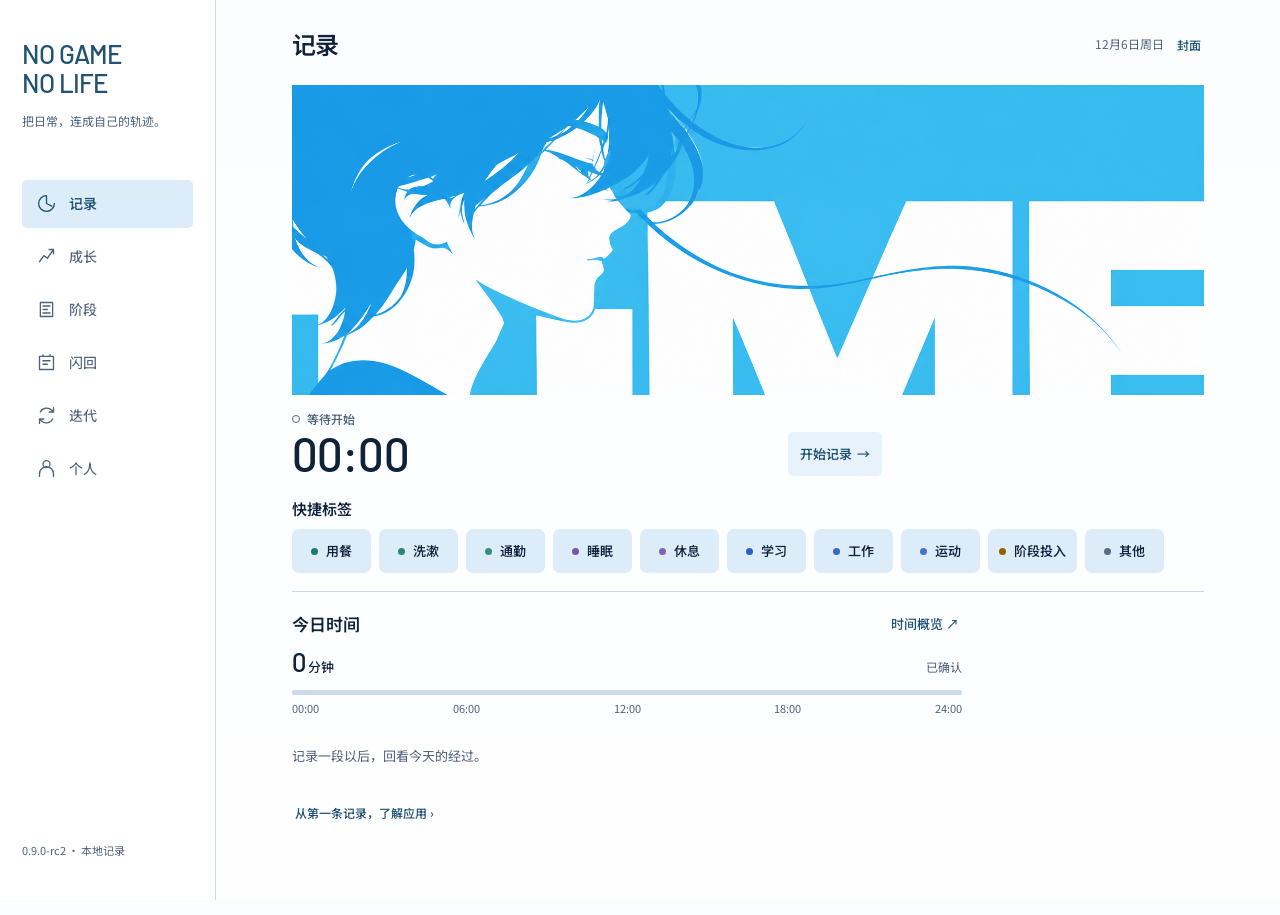
==== commit 605c3629: "Publish selected 0.9.0-rc2 web release" ====
--- a/docs/index.html
+++ b/docs/index.html
@@ -7,16 +7,18 @@
   <meta name="description" content="记录一天的经过，保留投入的积累与生活的片段。数据只保存在当前浏览器。">
   <link rel="manifest" href="./manifest.webmanifest">
   <link rel="icon" href="./icon.svg" type="image/svg+xml">
-  <link rel="stylesheet" href="./src/theme-tokens-e14b41d62339.css">
-  <link rel="stylesheet" href="./src/style-e14b41d62339.css">
-  <link rel="stylesheet" href="./src/themes-e14b41d62339.css">
-  <link rel="stylesheet" href="./src/growth-e14b41d62339.css">
-  <link rel="stylesheet" href="./src/phone-e14b41d62339.css">
-  <link rel="stylesheet" href="./src/simplification-e14b41d62339.css">
-  <link rel="stylesheet" href="./src/rebuild-e14b41d62339.css">
-  <link rel="stylesheet" href="./src/fonts-e14b41d62339.css">
-  <link rel="stylesheet" href="./src/experience-e14b41d62339.css">
-  <link rel="stylesheet" href="./src/record-e14b41d62339.css">
+  <link rel="stylesheet" href="./src/theme-tokens-27ca4e179461.css">
+  <link rel="stylesheet" href="./src/style-27ca4e179461.css">
+  <link rel="stylesheet" href="./src/themes-27ca4e179461.css">
+  <link rel="stylesheet" href="./src/growth-27ca4e179461.css">
+  <link rel="stylesheet" href="./src/phone-27ca4e179461.css">
+  <link rel="stylesheet" href="./src/simplification-27ca4e179461.css">
+  <link rel="stylesheet" href="./src/rebuild-27ca4e179461.css">
+  <link rel="stylesheet" href="./src/fonts-27ca4e179461.css">
+  <link rel="stylesheet" href="./src/experience-27ca4e179461.css">
+  <link rel="stylesheet" href="./src/record-27ca4e179461.css">
+  <link rel="stylesheet" href="./src/choices-27ca4e179461.css">
+  <link rel="stylesheet" href="./src/relation-graph-27ca4e179461.css">
   <title>NO GAME NO LIFE · 日常的积累</title>
 </head>
 <body>
@@ -24,6 +26,6 @@
   <div id="app"><div class="loading">正在打开你的本地记录…</div></div>
   <div id="toast" role="status" aria-live="polite"></div>
   <dialog id="dialog" aria-labelledby="dialog-title"></dialog>
-  <script type="module" src="./src/app-e14b41d62339.mjs"></script>
+  <script type="module" src="./src/app-27ca4e179461.mjs"></script>
 </body>
 </html>
--- a/docs/src/theme-tokens-27ca4e179461.css
+++ b/docs/src/theme-tokens-27ca4e179461.css
@@ -0,0 +1,6 @@
+/* The single palette source for current pages, retained components and previews. */
+:root,.appearance-preview{--surface:var(--paper);--field:var(--paper);--deep:var(--green-deep);--error:var(--danger);--accent-soft:var(--wash);--accent-line:var(--line);--sidebar-muted:var(--muted);--sidebar-active-bg:var(--wash);--sidebar-active-ink:var(--green);--timer-top:var(--paper);--timer-bottom:var(--wash);--landscape:var(--green);--focus:var(--green);--radius:12px;--shadow:none;--success:#176a52}
+:root:not([data-theme]),:root[data-theme=blue],.appearance-preview[data-theme=blue]{--bg:#fafcff;--paper:#ffffff;--ink:#10213a;--muted:#4f627c;--line:#cbd9eb;--green:#205274;--green-deep:#142f5b;--on-deep:#fff;--wash:#DCECF8;--gold:#856000;--danger:#9a302c;--hover:#123b85;--action-fill:#E8F2FA;--action-selected:#DCECF8;color-scheme:light}
+:root[data-theme=green],.appearance-preview[data-theme=green]{--bg:#f3f5ee;--paper:#fffef9;--ink:#1f3830;--muted:#50665c;--line:#cad8c9;--green:#245c47;--green-deep:#183e30;--on-deep:#fff;--wash:#e6efe1;--gold:#806126;--danger:#963f35;--hover:#1a4937;--action-fill:#E6EFE1;--action-selected:#DDEBDD;color-scheme:light}
+:root[data-theme=mist],.appearance-preview[data-theme=mist]{--bg:#e9f0f6;--paper:#fafdff;--ink:#20364a;--muted:#4c6479;--line:#bccfdf;--green:#255b80;--green-deep:#18394f;--on-deep:#fff;--wash:#deebf5;--gold:#836025;--danger:#963f35;--hover:#174562;--action-fill:#E4EEF5;--action-selected:#D8E8F3;color-scheme:light}
+:root[data-theme=night],.appearance-preview[data-theme=night]{--bg:#101927;--paper:#192638;--ink:#e5eefb;--muted:#b3c4dc;--line:#4c6381;--green:#f0c681;--green-deep:#233c60;--on-deep:#111e2c;--wash:#283b51;--gold:#f0c681;--danger:#ffb3ac;--success:#99dab9;--hover:#f8dba8;--action-fill:#283B51;--action-selected:#304860;color-scheme:dark}
--- a/docs/src/style-27ca4e179461.css
+++ b/docs/src/style-27ca4e179461.css
@@ -0,0 +1,18 @@
+@charset "UTF-8";
+:root{font-family:"Microsoft YaHei UI","PingFang SC","Noto Sans CJK SC",sans-serif;font-size:14px;line-height:1.65;color:var(--ink);background:var(--paper);font-synthesis:none}
+*{box-sizing:border-box}body{margin:0}button,input,textarea,select{font:inherit;color:inherit}button{cursor:pointer;-webkit-tap-highlight-color:transparent}button:disabled{opacity:.55;cursor:wait}button,input,select,textarea{touch-action:manipulation}button{border:0;background:none}a{color:var(--green)}button:focus-visible,input:focus-visible,select:focus-visible,textarea:focus-visible,summary:focus-visible,a:focus-visible{outline:3px solid #bd9c5f;outline-offset:3px}h1,h2,h3,p{margin:0}h1{font-size:30px;letter-spacing:.08em;font-weight:500;font-family:"Microsoft YaHei","PingFang SC",sans-serif;line-height:1.5}h2{font-size:17px;font-weight:600;letter-spacing:.04em}h3{font-size:15px;font-weight:600}small{font-size:12px}p+p{margin-top:12px}svg{display:block}img{max-width:100%}input,select,textarea{width:100%;border:1px solid #d9ded2;border-radius:8px;padding:11px 12px;background:#fffefb;min-height:44px}input[type=color]{padding:4px;width:100%;height:46px}textarea{resize:vertical;line-height:1.7;min-height:110px}input[type=checkbox]{width:18px;height:18px;min-height:18px;accent-color:var(--green);flex-shrink:0}label{display:flex;flex-direction:column;gap:7px;font-size:13px;margin-bottom:16px}summary{cursor:pointer;min-height:40px;padding:8px 0}details>summary{color:var(--green)}[hidden]{display:none!important}.skip{position:fixed;left:12px;top:-100px;background:var(--surface);padding:12px;z-index:100}.skip:focus{top:12px}
+.sidebar{position:fixed;inset:0 auto 0 0;width:225px;background:var(--deep);color:#d8e0cd;display:flex;flex-direction:column;padding:45px 24px 22px;z-index:10;background-image:radial-gradient(ellipse at 100% 100%,#46634c55,transparent 65%)}.brand{display:flex;align-items:center;gap:12px;margin:0 0 50px 3px}.brand-mark{width:40px;height:48px;display:grid;place-items:center;border:1px solid #b8a573;font-family:Georgia,serif;font-size:32px;color:#e1cf94;position:relative}.brand-mark span{position:absolute;right:-5px;bottom:-9px;font-size:22px;background:var(--deep);line-height:1}.brand p{font:14px/1.3 Georgia,serif;letter-spacing:.13em}.brand p>span{display:block;font:10px/1.6 "Microsoft YaHei",sans-serif;letter-spacing:.08em;color:#9fae97;margin-top:9px}.sidebar nav{display:grid;gap:8px}.nav-item{display:flex;align-items:center;gap:16px;border-radius:7px;padding:12px 15px;text-align:left;color:inherit;min-height:48px;transition:background .18s}.nav-item>span{font:25px/1 Georgia,serif;width:24px;text-align:center;color:#a6b297}.nav-item b{font-weight:400;font-size:14px;letter-spacing:.1em}.nav-item:hover{background:#ffffff09}.nav-item.active{background:#49654e5e;color:#f0e8d2;border:1px solid #8392743b}.nav-item.active>span{color:#ddc692}.sidebar-bottom{margin-top:auto;color:#a5b29d;font-size:10px;padding:40px 8px 0;letter-spacing:.06em}.sidebar-bottom i{display:inline-block;width:5px;height:5px;background:#b9ca99;border-radius:50%;margin-right:6px}.sidebar-bottom small{display:block;font:9px/2 Georgia,serif;letter-spacing:.17em;opacity:.6;margin-top:12px}.mobile-nav{display:none}main{max-width:1510px;margin-left:225px;padding:28px 48px 20px;min-height:100dvh;outline:0}.topbar{display:flex;justify-content:space-between;align-items:center;border-bottom:1px solid var(--line);padding:0 0 20px;margin-bottom:30px}.eyebrow{font:9px/1.6 Georgia,serif;letter-spacing:.22em;color:#929b86}.topbar p{font-size:13px;margin-top:4px}.top-actions{display:flex;gap:18px;align-items:center}.save-status{font-size:11px;color:#79856f;padding:8px}.save-status span{margin-right:6px;font-size:10px}.running-pill{font-size:11px;border:1px solid #ccdac8;border-radius:30px;padding:6px 12px;background:var(--wash);display:flex;align-items:center;gap:7px;max-width:300px}.running-pill i,.live-dot:before{width:5px;height:5px;background:#718e65;border-radius:50%;display:inline-block}.heading{display:flex;align-items:center;justify-content:space-between;gap:20px;margin-bottom:28px}.heading h1{margin:8px 0 6px}.heading>div>p{color:var(--muted);font-size:12px}.date-seal{border:1px solid #d7dacb;width:54px;min-width:54px;height:72px;display:flex;align-items:center;flex-direction:column;justify-content:center;position:relative}.date-seal:after{content:"";position:absolute;inset:3px;border:1px solid #e7e7da}.date-seal span{font:10px Georgia,serif;color:var(--gold);margin-bottom:4px}.date-seal b{font:28px Georgia,serif;color:#5a715d}.dot-separator{padding:0 8px;color:var(--gold)}.card{background:var(--surface);border:1px solid var(--line);border-radius:13px;padding:25px 27px;margin-bottom:22px;box-shadow:0 4px 16px #273c3503}.section-title{display:flex;align-items:center;justify-content:space-between;gap:12px;margin-bottom:18px}.section-title p{font-size:11px;color:var(--muted);margin-top:3px}.section-title .eyebrow+h2{margin-top:5px}.primary,.secondary,.danger-button{padding:10px 19px;border-radius:7px;font-weight:500;font-size:13px;min-height:43px;display:inline-flex;justify-content:center;align-items:center;gap:6px;line-height:1.5}.primary{background:var(--green);color:#f5f3e7;box-shadow:0 3px 8px #315f4c12}.primary:hover{background:#264e3d}.secondary{border:1px solid #d9dfd2;background:#fafbf5;color:#3f6049}.secondary:hover{background:#f0f3e7}.text-button{color:#597655;font-size:12px;min-height:40px;padding:6px 8px;text-align:left;line-height:1.5}.text-button:hover{text-decoration:underline}.icon-button{width:40px;min-width:40px;height:40px;color:#61775a;border:1px solid var(--line);border-radius:50%;display:grid;place-items:center;font-size:18px}.inline-actions{display:flex;gap:8px;align-items:center;flex-wrap:wrap}.tag{font-size:10px;background:#eef0e7;padding:3px 8px;border-radius:4px;color:#7c876c;white-space:nowrap}.tag.gold{color:#937d47;background:#f7f1df}.muted{color:var(--muted);font-size:12px}.quiet-note{color:var(--muted);font-size:11px;line-height:1.9;margin-top:13px}.page-footer{text-align:center;font:9px/1.9 Georgia,"Microsoft YaHei",serif;color:#a2a78e;letter-spacing:.06em;padding:20px 0 0}.page-footer span{padding:0 12px}.loading,.startup-error{max-width:600px;margin:15vh auto;padding:30px}.startup-error p{margin:16px 0}.full-width{width:100%}
+.today-grid{display:grid;grid-template-columns:1.3fr 1fr;gap:22px;margin-bottom:22px}.timer-card{border:1px solid #d9dfd0;border-radius:13px;position:relative;overflow:hidden;display:flex;flex-direction:column;align-items:center;background:#edf1e5;min-height:405px;box-shadow:inset 0 0 100px #f9faec99}.card-top{display:flex;justify-content:space-between;align-items:center;width:100%;padding:19px 25px;z-index:1}.tiny-badge{font-size:10px;color:#81916d;display:flex;align-items:center;gap:7px}.tiny-badge:before{content:"";width:4px;height:4px;border-radius:50%;background:#9baf83}.timer-orbit{position:relative;width:226px;height:226px;display:grid;place-items:center;margin:0 0 8px;z-index:1}.orbit-ring{position:absolute;inset:9px;border:1px solid #b8c3a087;border-radius:50%;box-shadow:0 0 0 7px #c3cba118}.orbit-ring:before{content:"";position:absolute;inset:6px;border-radius:50%;border:1px dashed #bec5a29a}.orbit-ring.second{inset:0;border:1px solid #d2d8b8;box-shadow:none;transform:rotate(28deg)}.orbit-ring.second:before{content:"✦";display:block;position:absolute;inset:auto;right:21px;top:16px;border:0;background:#edf1e5;color:#a79456;font-size:16px;padding:1px;line-height:1}.orbit-spark{position:absolute;bottom:1px;left:48px;color:#a7ad7f;background:#edf1e5;padding:0 3px;font-size:12px}.timer-center{text-align:center}.timer-label{font-size:13px;color:#5b7458}.timer-digits{font:39px/1.5 Georgia,"Times New Roman",serif;font-variant-numeric:tabular-nums;letter-spacing:.015em;color:#365840}.timer-sub{font-size:10px;color:#93a07f}.timer-actions{display:flex;justify-content:center;gap:9px;z-index:1}.timer-main{min-width:166px;font-size:13px;padding:12px 22px}.stop-button{border:1px solid #b4c2a5;border-radius:7px;padding:10px 15px;font-size:12px;background:#f8faee88;color:#67785a}.timer-caption{font-size:10px;color:#8e9b7f;margin:12px 0 26px;text-align:center;z-index:1;padding:0 20px}.landscape{position:absolute;bottom:0;left:0;right:0;pointer-events:none;opacity:.65}.landscape svg{width:100%;height:62px;fill:#d7dfca}.landscape svg path+path{fill:#c7d4bc;opacity:.8}.is-running .orbit-ring.second{animation:orbit-turn 120s linear infinite}.home-side{display:flex;flex-direction:column;gap:19px}.home-side .card{margin:0}.day-numbers{padding:23px 25px}.day-numbers h2{margin-top:7px}.number-pair{display:grid;grid-template-columns:1fr 1fr;margin-top:20px;gap:14px}.number-pair div+div{border-left:1px solid var(--line);padding-left:20px}.number-pair strong{display:block;font-size:18px;font-weight:500;line-height:1.5}.number-pair span{font-size:11px;color:var(--muted)}.day-ribbon{height:8px;background:#edf0e5;border-radius:3px;position:relative;overflow:hidden;margin-top:20px}.day-ribbon span{position:absolute;top:0;height:100%}.ribbon-scale{display:flex;justify-content:space-between;margin-top:5px;font:9px Georgia,serif;color:#a0a792}.focus-card{flex:1;padding:21px 25px;position:relative}.focus-card .section-title{margin-bottom:7px}.focus-empty{display:flex;align-items:center;gap:10px;flex-wrap:wrap}.focus-empty>span{color:var(--gold);font-size:24px}.focus-empty p{font-size:12px;color:var(--muted)}.focus-empty>.text-button{display:block;padding-left:34px}.common-card{padding:20px 25px}.common-card .section-title{margin-bottom:13px}.common-grid{display:grid;grid-template-columns:repeat(6,1fr);gap:12px}.activity-tile{border:1px solid #e5e8dc;border-radius:8px;min-height:64px;display:flex;align-items:center;justify-content:center;gap:9px;font-size:12px;background:#f8f9f2;position:relative;min-width:0;overflow-wrap:anywhere}.activity-tile:hover,.activity-tile.selected{background:#eaf0e1;border-color:#bdccaf}.activity-tile i{width:4px;height:4px;border-radius:50%;background:var(--green);position:absolute;top:8px;right:8px}.activity-symbol{font-size:21px;color:var(--activity)}
+.timeline-row{display:flex;align-items:flex-start;gap:15px;padding:13px 0;position:relative;min-height:66px}.timeline-row:after{content:"";position:absolute;left:76px;top:28px;bottom:-14px;width:1px;background:#e5e8dd}.timeline-row:last-child:after{display:none}.timeline-row time{font:12px/1.6 Georgia,serif;width:52px;min-width:52px;color:#586b5c;padding-top:1px;font-variant-numeric:tabular-nums}.timeline-row time small{display:block;font-size:10px;color:#a5ac9a}.timeline-dot{width:8px;height:8px;background:var(--dot);border-radius:50%;margin-top:6px;z-index:1;flex-shrink:0;box-shadow:0 0 0 4px #fffef9}.row-content{flex:1;min-width:0}.row-title{font-weight:500;font-size:13px;display:block;padding:0;text-align:left;min-height:23px;overflow-wrap:anywhere}.row-title:hover{color:var(--green);text-decoration:underline}.row-meta{font-size:10px;color:#969e8b;margin-top:2px}.row-tail{display:flex;align-items:center;gap:10px;padding-left:8px;text-align:right}.row-tail strong{font-size:11px;font-weight:400;color:#76846f}.row-tail .text-button{min-height:26px;font-size:10px;padding:1px 5px}.timeline-gap{font-size:10px;color:#abb09f;margin:0 0 0 92px;border-bottom:1px dashed #e6e8dd;padding:6px 0;letter-spacing:.03em}.timeline-gap span{margin-left:7px}.running-row{border-top:1px dashed #d9dfcf}.live-dot{font-size:10px;color:#71865f;white-space:nowrap}.live-dot:before{content:"";margin-right:5px}.empty{text-align:center;padding:33px 20px;color:var(--muted);width:100%}.empty-star{font:36px/1 Georgia,serif;color:#a9b28c;display:block;margin-bottom:12px}.empty h3{font-size:14px;font-weight:400;color:#64765f;margin-bottom:6px}.empty p{font-size:12px;line-height:1.9;max-width:360px;margin:auto}.empty button{margin-top:16px}.progress{width:100%;height:5px;background:#e8eddf;border-radius:3px;overflow:hidden}.progress>span{display:block;height:100%;background:#7f9a6a;border-radius:3px;transition:width .35s}.progress-caption{display:flex;justify-content:space-between;gap:10px;font-size:11px;color:#8a957e;margin:10px 0 8px}.progress-caption strong{font-weight:500;color:#4e694d}.plan-top{display:flex;align-items:center;justify-content:space-between;gap:10px}.plan-card h3{font-size:15px}.plan-card>.muted{font-size:10px;margin:3px 0 6px}.compact .plan-top h3{font-size:13px}.compact .plan-top .tag{display:none}.compact .progress-caption{margin-top:6px}.outcome-line{display:flex;align-items:flex-start;gap:8px;margin-top:14px;font-size:12px;color:#6e7c64}.outcome-line span{color:#a5ae91}.outcome-line .done{color:#4d794c}.plan-actions{display:flex;gap:6px;align-items:center;flex-wrap:wrap;margin-top:10px}.compact .plan-actions{margin-top:0}.compact .plan-actions button{font-size:10px;min-height:30px;padding:3px 9px}.plans-grid{display:grid;grid-template-columns:repeat(2,minmax(0,1fr));gap:22px}.plans-grid>.card{margin:0}.plans-grid+.card{margin-top:25px}.period-details{border-top:1px solid var(--line);margin-top:18px;font-size:11px;padding-top:8px}.period-details summary{font-size:12px}.period-details p{display:flex;justify-content:space-between;margin:4px 0}.period-details small{color:var(--muted);font-size:10px}.skills-grid{display:grid;grid-template-columns:repeat(3,minmax(0,1fr));gap:20px;margin-bottom:30px}.skills-grid>.empty{grid-column:1/-1;background:var(--surface);border:1px solid var(--line);border-radius:12px;padding:60px 20px}.skill-card{display:block;text-align:left;background:var(--surface);border:1px solid var(--line);border-radius:13px;padding:23px;transition:transform .2s,box-shadow .2s;min-width:0}.skill-card:hover{transform:translateY(-3px);box-shadow:0 6px 18px #193a350a}.skill-top{display:flex;justify-content:space-between;align-items:center;gap:8px;margin-bottom:20px}.skill-top .tag{font-size:9px}.skill-emblem{border:1px solid #d0d8be;width:43px;height:43px;transform:rotate(45deg);border-radius:7px;color:#9f9866;display:grid;place-items:center;font-size:24px;background:#f1f4e8}.skill-top .skill-emblem{transform:none;clip-path:polygon(50% 0,100% 25%,100% 75%,50% 100%,0 75%,0 25%);border-radius:0;border:0}.skill-card h3{font-size:19px;font-weight:500;overflow-wrap:anywhere}.stage-caption{color:#8b957f;font-size:11px;margin-top:5px}.skill-level{display:flex;align-items:baseline;gap:8px;margin:20px 0 12px}.skill-level>span{font-size:10px;color:#8e9981}.skill-level b{font:26px Georgia,serif;color:#54704a}.skill-level small{color:#9aa48c;font:12px Georgia,serif}.skill-foot{display:flex;justify-content:space-between;gap:8px;border-top:1px solid var(--line);padding-top:13px;margin-top:20px;font-size:9px;color:#929c87}.skill-detail-top{display:flex;justify-content:space-between;align-items:center;margin-bottom:20px}.skill-detail-top h3{font-size:22px;margin-top:4px}.skill-detail-top p{color:var(--muted);font-size:12px}.stage-path{margin-top:25px}.stage-path>section{display:flex;gap:18px;padding:0 0 26px;position:relative}.stage-path>section:before{content:"";position:absolute;left:16px;width:1px;background:var(--line);top:28px;bottom:0}.stage-path>section:last-child:before{display:none}.stage-node{height:33px;width:33px;min-width:33px;border:1px solid #ced8bf;border-radius:50%;text-align:center;line-height:32px;color:#8e9b7d;font-family:Georgia,serif}.stage-node.passed{background:#eaf0df;color:#52754c}.stage-path h3 small{font-size:10px;color:var(--muted);font-weight:400;padding-left:8px}.stage-path section p{font-size:12px;color:#7e8974;margin:8px 0 12px}.review-entry{border-left:2px solid #d4dec6;padding-left:10px;margin-top:10px;font-size:11px;color:var(--muted);overflow-wrap:anywhere}.review-entry .text-button{font-size:10px;min-height:27px}.template-purpose{margin:12px 0;color:var(--green);font-size:12px}.stage-settings details{padding:5px 0;border-bottom:1px solid var(--line)}.stage-settings summary{display:flex;justify-content:space-between;gap:10px;font-size:12px}.stage-settings summary b{font-size:11px;color:#8a947e;font-weight:400}.stage-settings p{font-size:12px;color:var(--muted);margin:7px 0 12px}.standard-heading{font-size:20px;margin:16px 0}.standard-card{background:var(--wash);border-left:3px solid var(--gold);padding:20px;margin:15px 0 20px}.standard-card p:first-child{font-size:15px;line-height:1.9}
+.date-control{display:flex;align-items:center;gap:6px}.date-control input{padding:6px 9px;width:147px;min-height:38px;font-size:12px;background:transparent}.date-control button{width:34px;min-width:34px;height:38px;font-size:22px;color:#7c8c70}.compact-heading h1{font-size:27px}.memory-controls{display:flex;justify-content:space-between;align-items:flex-start;margin-bottom:20px;gap:12px}.memory-controls details{font-size:12px}.memory-controls details .range-form{padding:15px;background:var(--surface);border:1px solid var(--line);border-radius:8px;position:relative;flex-wrap:wrap}.memory-day .section-title{border-bottom:1px solid var(--line);padding-bottom:10px;margin-bottom:4px}.memory-day .section-title h2{font-size:14px}.moment-content p{font-size:12px;line-height:1.9;margin:8px 0;color:#65735e;overflow-wrap:anywhere}.thumbnails{display:flex;flex-wrap:wrap;gap:7px;margin-top:10px}.thumbnails button{padding:0;width:64px;height:64px;border-radius:6px;overflow:hidden;border:1px solid #e3e5d6}.thumbnails img{width:100%;height:100%;object-fit:cover}.moment-content .text-button{min-height:24px;padding:3px 0;font-size:10px}.day-note{background:#f4f5ec;border-radius:6px;padding:15px;font-size:12px;line-height:1.9;color:#79836e;margin:12px 0}.finance-status{display:flex;gap:15px;align-items:center;border:1px dashed #d8ddcf;padding:18px 25px;border-radius:10px;margin-bottom:22px;color:#8a957e}.finance-status>span:first-child{font-size:25px;color:#a6ab86}.finance-status>div{flex:1}.finance-status h3{font-size:12px;font-weight:500}.finance-status p{font-size:10px}.full-photo{display:block;max-height:70dvh;width:100%;object-fit:contain;background:#eef0e9}.photo-drafts{display:flex;flex-wrap:wrap;gap:12px;margin:15px 0}.photo-drafts>div{width:100px;height:100px;position:relative}.photo-drafts img{width:100%;height:100%;object-fit:cover;border-radius:7px}.remove-draft{position:absolute;top:-8px;right:-8px;width:28px;height:28px;border-radius:50%;background:#fff;border:1px solid var(--line);box-shadow:0 2px 8px #0001}.source-caption{background:#eef2e6;border-radius:8px;padding:15px;margin-bottom:20px;font-size:13px}.source-caption small{display:block;color:var(--muted);font-size:11px;margin-top:5px}
+.range-form{display:flex;align-items:flex-end;gap:14px;flex-wrap:wrap}.range-form label{margin:0;font-size:11px}.range-form input{min-height:40px;font-size:12px;max-width:190px}.range-form button{margin-bottom:1px}.two-columns{display:grid;grid-template-columns:1fr 1fr;gap:22px}.two-columns.mini{gap:15px;margin:20px 0}.mini h3{font-size:20px;margin-top:5px}.distribution{display:grid;gap:15px;margin-top:20px}.distribution .progress{height:7px}.stat-overview{display:flex;justify-content:space-between;gap:20px;padding:26px 35px}.stat-overview>div{display:flex;flex-direction:column;gap:6px}.stat-overview span{color:var(--muted);font-size:11px}.stat-overview strong{font-size:24px;font-weight:400}.stat-overview small{font-size:12px}.daily-chart{display:flex;gap:12px;margin-top:25px;overflow-x:auto;padding-bottom:8px}.chart-col{flex:1;min-width:40px;text-align:center;display:flex;flex-direction:column}.chart-col>span{font-size:8px;color:var(--muted);white-space:nowrap}.chart-col small{font:10px Georgia,serif;color:#8a957d;margin-top:8px}.chart-bar{height:145px;display:flex;align-items:flex-end;justify-content:center;margin-top:10px}.chart-bar i{display:block;width:65%;background:#b0c19b;border-radius:4px 4px 0 0;min-height:2px}.settings-actions{display:flex;gap:12px;flex-wrap:wrap;margin:20px 0}.file-button{cursor:pointer;margin:0;width:fit-content}.info-list{margin-top:18px}.info-list>div{padding:10px 0;border-bottom:1px solid var(--line)}.info-list dt{font-size:11px;color:var(--muted)}.info-list dd{font-size:12px;overflow-wrap:anywhere;margin:5px 0 0}.danger-zone{display:flex;justify-content:space-between;gap:20px;align-items:center}.danger-zone p{font-size:11px;color:var(--muted);margin-top:6px}.danger-button{border:1px solid #dfc9bc;color:#95674d;background:#fcf9f2;white-space:nowrap}
+dialog{width:min(580px,calc(100% - 32px));max-height:calc(100dvh - 40px);padding:0;border:1px solid #dbe1d0;border-radius:16px;background:var(--surface);color:var(--ink);box-shadow:0 20px 90px #17382938;overflow:auto}dialog.wide{width:min(740px,calc(100% - 32px))}dialog::backdrop{background:#152d246e;backdrop-filter:blur(4px)}.dialog-header{display:flex;justify-content:space-between;align-items:center;padding:22px 26px;border-bottom:1px solid var(--line);background:var(--surface);position:sticky;top:0;z-index:5}.dialog-header h2{font-size:19px;margin-top:4px}.close-button{font:26px/1 Georgia,serif;color:#929a85;width:38px;height:38px;display:grid;place-items:center}.dialog-body{padding:24px 26px;overflow-wrap:anywhere}.dialog-body>p{font-size:13px;line-height:1.9}.dialog-body>.quiet-note:first-child{margin-top:0;margin-bottom:16px}.dialog-footer{display:flex;justify-content:space-between;align-items:center;gap:12px;padding:17px 26px;border-top:1px solid var(--line);position:sticky;bottom:0;background:#fffef9f5;z-index:5}.dialog-footer>span{font-size:10px;color:var(--muted);max-width:55%}.dialog-footer>div{display:flex;gap:10px;margin-left:auto}.form-row{display:grid;grid-template-columns:1fr 1fr;gap:16px}.form-row label{min-width:0}.form-row input{min-width:0}.form-details{margin:10px 0 20px;border-top:1px solid var(--line);padding:8px 0}.form-details summary{font-size:12px}.form-details>p{margin-bottom:14px}.checkbox-list{display:flex;flex-wrap:wrap;gap:8px 17px;margin:12px 0}.checkbox-list label,.check{display:flex;flex-direction:row;gap:8px;align-items:flex-start;font-size:12px;line-height:1.6}.checkbox-list label{margin:0;padding:4px 0}.check{padding:8px 0;margin:8px 0}.check input{margin-top:2px}.preview-box{border:1px solid #c8d6bc;border-radius:8px;padding:17px;background:#f0f5e9;margin-top:20px}.preview-box h3{font-size:14px;margin-bottom:8px}.preview-box p{font-size:12px;line-height:1.9}.preview-box p+p{margin-top:4px}.form-error{color:var(--error);font-size:12px;background:#fbefe7;border:1px solid #edcbbc;border-radius:6px;padding:12px;margin-top:16px}.choose-grid{display:grid;gap:8px}.choose-option{display:flex;gap:14px;align-items:center;padding:13px 16px;border:1px solid var(--line);border-radius:8px;background:#fbfcf6;min-height:57px;text-align:left}.choose-option>span:nth-child(2){flex:1}.choose-option small{font-size:10px;color:var(--muted);display:block}.choose-option>b{color:#9aa98a;font-weight:400}.choose-option:hover{background:#edf3e4;border-color:#b5c6a1}.color-dot{width:9px;height:9px;border-radius:50%;display:inline-block;flex-shrink:0}.activity-list>div{display:flex;align-items:center;gap:12px;padding:13px 0;border-bottom:1px solid var(--line)}.activity-list>div>div{flex:1}.activity-list p{font-size:10px;color:var(--muted);margin-top:4px}.activity-list strong{font-weight:500;font-size:13px}.activity-list{margin-bottom:20px}.detail-facts{text-align:center;margin-bottom:25px}.detail-facts strong{display:block;font-size:30px;margin:10px 0;font-weight:400}.detail-facts p{font-size:12px;color:var(--muted)}.preset-dates{display:flex;gap:15px}#toast{position:fixed;bottom:28px;left:calc(50% + 100px);transform:translate(-50%,15px);background:#254736;color:#f0f3e5;box-shadow:0 4px 20px #183a3525;padding:12px 23px;border:1px solid #82946c;border-radius:8px;z-index:1000;font-size:12px;opacity:0;pointer-events:none;transition:opacity .2s,transform .2s;max-width:calc(100vw - 35px);width:max-content}#toast.visible{opacity:1;transform:translate(-50%,0)}
+@keyframes orbit-turn{to{transform:rotate(388deg)}}
+@media(min-width:1450px){main{padding-left:65px;padding-right:65px}.today-grid{grid-template-columns:1.4fr 1fr}.timer-card{min-height:425px}.timer-orbit{width:248px;height:248px}}
+@media(max-width:1150px){.sidebar{width:190px;padding:35px 18px}.brand{gap:10px}.brand p{font-size:12px}main{margin-left:190px;padding:25px 30px}.skills-grid{grid-template-columns:repeat(2,minmax(0,1fr))}.common-grid{gap:7px}.activity-tile{flex-direction:column;gap:0;padding:7px;font-size:11px}.number-pair strong{font-size:16px}.day-numbers{padding:20px}.focus-card{padding:20px}.today-grid{gap:18px;grid-template-columns:1.1fr 1fr}.row-tail{gap:5px}}
+@media(max-width:850px){.sidebar{width:78px;padding:25px 12px}.brand{margin:10px auto 40px}.brand p,.nav-item b,.sidebar-bottom{display:none}.brand-mark{width:34px;height:42px}.sidebar .nav-item{padding:12px;justify-content:center}.sidebar .nav-item>span{font-size:23px}main{margin-left:78px;padding:22px 25px}h1{font-size:25px}.today-grid{grid-template-columns:1fr}.home-side{display:grid;grid-template-columns:1fr 1fr;gap:18px}.timer-card{min-height:375px}.timer-orbit{width:210px;height:210px}.home-side .focus-card{min-width:0}.two-columns{grid-template-columns:1fr}.plans-grid{grid-template-columns:1fr}.common-grid{grid-template-columns:repeat(6,1fr)}.row-tail{flex-direction:column;gap:0;align-items:flex-end}.skills-grid{gap:15px}#toast{left:calc(50% + 39px)}.date-seal{display:none}}
+@media(max-width:600px){:root{font-size:14px}.sidebar{display:none}main{margin:0;padding:15px 17px 95px}.topbar{padding-bottom:12px;margin-bottom:22px}.topbar .eyebrow{font-size:7px;letter-spacing:.14em}.topbar p{font-size:11px}.save-status{font-size:9px;padding:4px}.top-actions{gap:6px}.running-pill{font-size:9px;padding:4px 7px;max-width:145px;overflow:hidden;white-space:nowrap}.running-pill [data-live-small]{display:none}.heading{margin-bottom:20px;gap:12px;align-items:flex-start}.heading h1{font-size:23px;letter-spacing:.04em}.heading>div>p{font-size:11px}.heading .primary{padding:8px 12px;font-size:11px;min-width:max-content;min-height:38px}.heading:has(>.inline-actions){flex-wrap:wrap}.today-grid{gap:14px;margin-bottom:15px}.timer-card{min-height:350px}.timer-orbit{width:197px;height:197px;margin-top:-5px;margin-bottom:5px}.timer-digits{font-size:36px}.card-top{padding:17px 20px}.card-top .eyebrow{font-size:8px}.timer-label{font-size:12px}.timer-main{min-height:44px}.timer-caption{font-size:9px;margin-top:11px;margin-bottom:22px}.landscape svg{height:44px}.home-side{gap:11px}.home-side .card{padding:15px 13px;border-radius:10px}.home-side h2{font-size:13px}.day-numbers .eyebrow{font-size:7px;letter-spacing:.15em}.day-numbers h2{margin-top:4px}.number-pair{margin-top:14px;gap:6px;grid-template-columns:1fr}.number-pair>div{display:flex;align-items:center;justify-content:space-between;gap:4px}.number-pair div+div{border:0;padding:0}.number-pair strong{font-size:12px;white-space:nowrap;order:1}.number-pair span{font-size:9px}.day-ribbon{margin-top:13px;height:6px}.ribbon-scale{font-size:7px}.focus-card .section-title{margin-bottom:5px}.focus-card .icon-button{width:26px;min-width:26px;height:26px;font-size:16px}.focus-empty{gap:4px;line-height:1.7}.focus-empty>span{font-size:19px}.focus-empty p{font-size:10px}.focus-empty>.text-button{font-size:10px;padding-left:2px;min-height:28px}.compact .plan-top h3{font-size:11px}.compact .progress-caption{font-size:9px}.compact .outcome-line{font-size:10px;margin-top:9px}.compact .plan-card>.muted{font-size:8px}.compact .plan-actions button{font-size:9px}.card{padding:19px 17px;margin-bottom:15px;border-radius:11px}.section-title{gap:8px;margin-bottom:12px}.section-title h2{font-size:15px}.section-title .eyebrow{font-size:7px}.section-title .secondary{font-size:10px;padding:7px 10px;min-height:35px}.section-title .text-button{font-size:10px;padding:5px 3px}.section-title p{font-size:10px}.common-card{padding:17px 16px}.common-grid{grid-template-columns:repeat(3,1fr);gap:8px}.activity-tile{min-height:49px;flex-direction:row;gap:9px;font-size:12px}.activity-symbol{font-size:21px}.timeline-row{gap:10px;min-height:63px;padding:12px 0}.timeline-row time{font-size:11px;width:40px;min-width:40px}.timeline-row time small{font-size:9px}.timeline-row:after{left:53px}.timeline-dot{width:6px;height:6px}.row-title{font-size:12px}.row-meta{font-size:9px}.row-tail{padding-left:0}.row-tail strong{font-size:10px}.row-tail .text-button{font-size:9px}.timeline-gap{margin-left:66px;font-size:9px}.live-dot{font-size:9px}.timeline-row .icon-button{width:28px;min-width:28px;height:28px;font-size:16px}.row-content{padding-right:3px}.mobile-nav{position:fixed;bottom:0;left:0;right:0;z-index:15;display:grid;grid-template-columns:repeat(6,1fr);background:#fafbf4f5;border-top:1px solid #dbe1ce;padding:7px 6px max(7px,env(safe-area-inset-bottom));backdrop-filter:blur(12px)}.mobile-nav .nav-item{padding:6px 1px;gap:4px;flex-direction:column;justify-content:center;min-height:50px;border-radius:8px}.mobile-nav .nav-item>span{font-size:21px;color:#8d9b7d;width:auto}.mobile-nav .nav-item b{font-size:9px;letter-spacing:0;color:#8c987e}.mobile-nav .nav-item.active{border:0;background:#e9efdf}.mobile-nav .nav-item.active b,.mobile-nav .nav-item.active>span{color:#4b6c40}.page-footer{font-size:8px;padding-top:14px}.page-footer span{padding:0 5px}.skills-grid{grid-template-columns:1fr 1fr;gap:11px}.skill-card{padding:16px 13px}.skill-top{gap:3px;margin-bottom:15px}.skill-top .tag{font-size:7px;padding:3px 4px}.skill-emblem{width:33px;height:33px;font-size:20px}.skill-card h3{font-size:16px}.stage-caption{font-size:9px}.skill-level{gap:4px;margin:16px 0 11px}.skill-level b{font-size:23px}.skill-level small{font-size:10px}.skill-level>span{font-size:8px}.skill-card .progress-caption{font-size:8px;gap:2px;line-height:1.9}.skill-foot{flex-direction:column;font-size:8px;gap:4px;margin-top:14px;padding-top:10px}.plans-grid{gap:14px}.plan-actions .secondary{font-size:11px;padding:8px 12px}.memory-controls{flex-wrap:wrap}.memory-controls details{margin-left:auto;font-size:11px}.range-form{gap:10px;align-items:flex-end}.range-form input{max-width:145px;font-size:11px;padding:7px;min-height:39px}.range-form .secondary{font-size:11px;padding:8px 13px}.range-form .text-button{font-size:11px}.stat-overview{padding:20px 16px;gap:8px}.stat-overview strong{font-size:16px}.stat-overview span{font-size:10px}.stat-overview small{font-size:10px}.finance-status{padding:15px;gap:10px}.finance-status p{font-size:9px}.settings-actions{gap:8px}.settings-actions .primary,.settings-actions .secondary{font-size:12px;padding:9px 13px}.settings-actions .text-button{padding:2px 0;font-size:11px}.danger-zone{align-items:flex-start;flex-direction:column;gap:12px}.two-columns{gap:0}.two-columns.mini{grid-template-columns:1fr 1fr;gap:15px}.two-columns.mini h3{font-size:18px}.thumbnails button{width:53px;height:53px}.moment-content p{font-size:11px}.empty{padding:30px 8px}.empty p{font-size:11px}.date-control{gap:3px}.date-control input{font-size:11px;width:132px;min-height:36px}.date-control button{width:26px;min-width:26px;height:36px}.memory-day .section-title h2{font-size:12px}.memory-day .section-title .text-button{font-size:9px;min-height:28px}.day-note{padding:12px;font-size:11px}.heading .inline-actions .secondary{min-height:38px;padding:8px 12px;font-size:11px}dialog,dialog.wide{width:calc(100% - 16px);max-height:calc(100dvh - 20px);border-radius:13px}.dialog-header{padding:17px 18px}.dialog-header h2{font-size:17px}.dialog-body{padding:19px 18px}.dialog-footer{padding:13px 18px}.dialog-footer>span{font-size:9px;max-width:38%}.dialog-footer button{font-size:12px;padding:9px 15px}.dialog-body .form-row{grid-template-columns:1fr;gap:0}.dialog-body .form-row:has(input[name^="levels-"]){grid-template-columns:1fr 1fr;gap:15px}.dialog-body label{font-size:12px}.dialog-body .checkbox-list label{font-size:11px}.stage-path h3{font-size:13px}.stage-path h3 small{display:block;padding-left:0}.stage-path section p{font-size:11px}.standard-card p:first-child{font-size:13px}.standard-card{padding:17px}.choose-option{padding:12px;min-height:58px}#toast{left:50%;bottom:88px;font-size:11px;padding:10px 16px;max-width:calc(100vw - 24px);white-space:normal}.info-list dd{font-size:11px}}
+.two-columns,.two-columns>.card,.card,.daily-chart{min-width:0}
+.recovery-banner{display:flex;align-items:center;justify-content:space-between;gap:12px;padding:12px 16px;border:1px solid #d8d2b1;border-radius:8px;background:#f5f1de;margin-bottom:22px;font-size:11px;color:#7e754d}
+@media(max-width:600px){.mobile-nav .nav-item b{display:block}.recovery-banner{font-size:10px;padding:10px 12px}.recovery-banner .secondary{font-size:10px;padding:8px 10px;min-width:max-content;min-height:36px}}
+@media(prefers-reduced-motion:reduce){*,*:before,*:after{animation:none!important;transition:none!important;scroll-behavior:auto!important}}
--- a/docs/src/themes-27ca4e179461.css
+++ b/docs/src/themes-27ca4e179461.css
@@ -0,0 +1,18 @@
+
+
+input,textarea,select{background:var(--field);border-color:var(--line)}.secondary,.tag{color:var(--green);background:var(--accent-soft);border-color:var(--line)}.secondary:hover{background:var(--wash)}.primary:hover{background:var(--hover)}.text-button,.icon-button,.date-seal b,.save-status{color:var(--green)}.eyebrow,.page-footer{color:var(--muted)}.sidebar{color:var(--on-deep);background-image:none}.sidebar-bottom,.brand p>span,.nav-item>span{color:var(--sidebar-muted)}.sidebar .nav-item.active{background:var(--sidebar-active-bg);color:var(--sidebar-active-ink);border-color:var(--accent-line)}.running-pill,.date-seal,.date-seal:after{border-color:var(--line)}.timer-card{background:linear-gradient(145deg,var(--timer-top),var(--timer-bottom))}.timer-digits,.timer-label{color:var(--deep)}.landscape svg path{fill:var(--landscape)}.activity-tile.selected,.activity-tile:hover,.choose-option:hover,.preview-box,.day-note,.template-purpose{background:var(--wash);border-color:var(--accent-line)}.timer-orbit .orbit-ring{border-color:var(--accent-line)}.skill-emblem,.empty-star{color:var(--green)}.progress{background:var(--line)}.progress>span,.chart-bar i{background:var(--green)}.mobile-nav{background:var(--surface);border-color:var(--line)}.mobile-nav .nav-item.active{color:var(--green);background:var(--wash)}.mobile-nav .nav-item>span{color:inherit}.tag.gold{color:#77602f;background:#f6edda}button:focus-visible,input:focus-visible,select:focus-visible,textarea:focus-visible,summary:focus-visible,a:focus-visible{outline-color:var(--focus)}
+.composition{display:flex;gap:20px;align-items:center;margin-top:16px}.donut{width:132px;height:132px;flex:none;border-radius:50%;display:grid;place-items:center}.donut>span{width:101px;height:101px;border-radius:50%;background:var(--surface);display:flex;flex-direction:column;justify-content:center;text-align:center;padding:8px}.donut b{font-size:15px;line-height:1.5}.donut small{font-size:10px;color:var(--muted)}.composition-legend{flex:1;min-width:0}.composition-legend button{display:grid;grid-template-columns:8px 1fr auto auto;gap:7px;width:100%;align-items:center;padding:6px 0;font-size:11px;text-align:left}.composition-legend i{width:7px;height:7px;border-radius:50%}.composition-legend small{font-size:10px;color:var(--muted)}.context-summary{border-top:1px solid var(--line);padding-top:12px;font-size:11px}.context-summary>span{color:var(--muted)}.context-summary p{display:flex;justify-content:space-between}.context-controls{display:flex;align-items:center;justify-content:center;gap:6px;flex-wrap:wrap;padding:8px}.investment-grid{display:grid;grid-template-columns:1fr 1fr;gap:24px;margin:20px 0}.investment-grid strong{display:block;font-size:24px;margin:7px 0;color:var(--green)}.investment-grid p{font-size:12px;color:var(--muted)}.composition-grid{display:grid;grid-template-columns:repeat(3,1fr);gap:12px}.composition-grid>div{padding:14px;border:1px solid var(--line);border-radius:9px}.composition-grid p{font-size:12px;color:var(--muted);margin-top:6px}.theme-options,.draft-list{display:flex;gap:10px;flex-wrap:wrap;margin-top:14px}.theme-options [aria-pressed=true]{outline:2px solid var(--green);outline-offset:2px}fieldset[data-range-row]{border:1px solid var(--line);border-radius:10px;margin:16px 0;padding:16px;min-width:0}fieldset[data-range-row] legend{color:var(--green);padding:0 6px}.diary-entry{padding:20px 0;border-top:1px solid var(--line)}.diary-entry .moment-content>p{white-space:normal;overflow-wrap:anywhere}.diary-entry .thumbnails{margin-top:14px}.diary-editor{margin:0 auto;max-width:960px;padding:0 28px 60px}.diary-toolbar{position:sticky;top:0;background:var(--paper);display:flex;gap:14px;justify-content:space-between;padding:20px 0;z-index:5}.diary-writing-label textarea{min-height:45dvh;border:0;border-radius:0;background:transparent;resize:vertical;padding:14px 0;font-size:17px;line-height:2}.diary-photos{display:grid;grid-template-columns:repeat(3,1fr);gap:12px;margin:20px 0}.diary-photos figure{margin:0;min-width:0}.diary-photos img{width:100%;height:170px;object-fit:cover;border-radius:8px}.photo-viewer{max-width:94vw;max-height:94dvh;background:var(--surface);border:0}.photo-viewer img{display:block;max-height:78dvh;object-fit:contain}.sr-only{position:absolute;width:1px;height:1px;overflow:hidden;clip:rect(0,0,0,0)}
+:root[data-motion="reduced"] *{animation:none!important;transition:none!important;scroll-behavior:auto!important}
+.activity-tile{background:var(--field);border-color:var(--line)}.timer-sub,.timer-caption,.tiny-badge{color:var(--muted)}.landscape svg path+path{fill:var(--accent-line)}#toast{background:var(--deep);color:var(--on-deep)}.setup-banner{display:flex;align-items:center;justify-content:space-between;gap:16px}.setup-banner p,.setup-steps p{font-size:12px;color:var(--muted);margin:8px 0 14px}.setup-steps section+section{border-top:1px solid var(--line);margin-top:18px;padding-top:18px}
+@media(max-width:650px){.home-side{grid-template-columns:1fr!important}.setup-banner{display:block}.composition-legend{min-width:130px}.composition-legend p{font-size:12px}.today-grid .card{min-width:0}}
+@media(max-width:650px){.composition-grid{grid-template-columns:1fr 1fr}.composition{gap:12px}.donut{width:116px;height:116px}.donut>span{width:88px;height:88px}.composition-legend button{font-size:10px;gap:5px}.diary-editor{padding:0 16px 40px}.diary-toolbar{padding:12px 0}.diary-toolbar button{padding:10px;font-size:12px}.diary-photos{grid-template-columns:1fr 1fr}.diary-photos img{height:150px}.investment-grid{gap:14px}.investment-grid strong{font-size:20px}}
+
+
+
+body{isolation:isolate}body:before{content:"";position:fixed;inset:0;z-index:-1;background-image:linear-gradient(color-mix(in srgb,var(--paper) 45%,transparent),color-mix(in srgb,var(--paper) 72%,transparent)),var(--page-image,none);background-position:center;background-size:cover;pointer-events:none}
+:root[data-theme="mist"] .home-timer{border:1px solid #91b3cd;border-radius:8px;background:linear-gradient(120deg,var(--timer-top),var(--timer-bottom));box-shadow:6px 6px 0 #bdd0df55}:root[data-theme="mist"] .timer-now{border-bottom:1px dashed #91b3cd;padding-bottom:18px}:root[data-theme="mist"] .card{border-radius:9px}:root[data-theme="night"] .home-timer{border-radius:30px;border:1px solid #a18253;background:radial-gradient(ellipse at 90% 10%,#70502644,transparent 60%),linear-gradient(135deg,var(--timer-top),var(--timer-bottom))}:root[data-theme="night"] .timer-digits{color:#f0c681;font-family:Georgia,serif}:root[data-theme="night"] .timer-now strong{color:var(--ink)}:root[data-theme="night"] #toast{background:#f0c681;color:#102032}:root[data-theme="night"] .tag.gold{color:#f6d197;background:#493821}
+.page-message{margin:0 0 18px;padding:10px 16px;border-left:3px solid var(--gold);background:var(--surface);color:var(--muted);overflow-wrap:anywhere}.heading,.diary-editor{background:var(--surface);border-radius:10px;padding:18px}.diary-editor{margin-top:18px}.diary-writing-label textarea{background:var(--surface);color:var(--ink)}.appearance-preview{padding:20px;border:1px solid var(--line);border-radius:16px;background:var(--paper);background-position:center;background-size:cover;color:var(--ink);margin:16px 0}.appearance-preview>.card{background:var(--surface);padding:14px;margin:12px 0 0;color:var(--ink)}.appearance-preview>[data-preview-message]{background:var(--surface);overflow-wrap:anywhere}.choose-option{min-height:64px}.choose-option span{min-width:0;overflow-wrap:anywhere}.choose-option small{display:block}.dialog-body .section-title{flex-wrap:wrap}.dialog-body details details{padding-left:8px}.dialog-body input[type=checkbox]{min-width:18px}.dialog-body button,.dialog-body summary{min-height:44px}.pending-list{margin-top:14px;border-top:1px solid var(--line);padding-top:12px}.weekly-grid{display:grid;grid-template-columns:repeat(auto-fit,minmax(min(100%,280px),1fr));gap:14px}.week-comparison{display:grid;grid-template-columns:1fr 1fr;gap:12px}.week-comparison>div{padding:10px;background:var(--wash);border-radius:8px}.weekly-row{padding:14px 0;border-top:1px solid var(--line)}.weekly-row p{overflow-wrap:anywhere}.timer-actions{flex-wrap:wrap}.timer-actions button{min-height:44px}
+
+/* Selected navigation inherits the chosen theme on the actual text and icon. */
+.sidebar .nav-item.active b,.sidebar .nav-item.active>span{color:inherit}
+.mobile-nav .nav-item.active b,.mobile-nav .nav-item.active>span{color:var(--green)}
--- a/docs/src/growth-27ca4e179461.css
+++ b/docs/src/growth-27ca4e179461.css
@@ -0,0 +1,5 @@
+.growth-content{font-size:15px;line-height:1.6}.growth-content .muted,.growth-content .stage-caption,.growth-content .tag,.growth-content .progress-caption,.growth-content .row-meta{font-size:14px}.growth-content h1{font-size:30px}.growth-content h2{font-size:20px}.growth-content h3{font-size:17px}.growth-content h1,.growth-content h2,.growth-content h3,.growth-content p{overflow-wrap:anywhere}.growth-content .heading{margin-bottom:24px}.growth-content .card{padding:24px;margin-bottom:20px;min-width:0}.growth-content button,.growth-content summary,.growth-content select{min-height:44px;font-size:14px}.growth-content summary{display:flex;align-items:center;cursor:pointer;gap:6px}.growth-content details>summary:before{content:'›';transition:transform .15s}.growth-content details[open]>summary:before{transform:rotate(90deg)}.growth-content details>p,.growth-content details>.stage-path{margin-top:14px}.growth-content .section-title{align-items:center;gap:12px;flex-wrap:wrap}.growth-content .section-title>div{min-width:0}.growth-content .growth-focus h2{font-size:16px;margin:2px 0}.focus-skill-summary{border-top:1px solid var(--line);margin-top:16px;padding-top:10px}.focus-skill-summary p{display:flex;gap:8px 18px;justify-content:space-between;flex-wrap:wrap;margin:8px 0}.growth-investment{display:flex;gap:24px;flex-wrap:wrap;margin:16px 0}.growth-content .composition-grid p{font-size:14px;overflow-wrap:anywhere}.growth-content .composition-grid h3{font-size:15px}.growth-skill-card .section-title h3{flex:1;min-width:120px}.growth-level{margin-top:20px}.growth-level-line{display:flex;justify-content:space-between;align-items:center;margin:10px 0}.growth-level-line strong{font-size:23px;font-weight:500}.growth-level-line small{font-size:15px;color:var(--muted)}.growth-level-foot{display:flex;justify-content:space-between;gap:12px;margin-top:10px;align-items:start;font-size:14px}.cumulative-level{flex:none;color:var(--muted)}.cumulative-level b{color:var(--ink);font-size:16px}.ability-strip{display:flex;gap:10px;align-items:baseline;border-top:1px solid var(--line);padding-top:14px;margin-top:18px;font-size:14px}.ability-strip span{color:var(--muted);overflow-wrap:anywhere}.stage-switch{display:flex;gap:14px;align-items:center;margin-bottom:20px}.stage-switch select{flex:1;min-width:0;max-width:650px}.period-chart{padding:18px;background:var(--wash);border-radius:10px;margin:16px 0 0}.period-chart-total{display:flex;align-items:baseline;gap:12px;justify-content:space-between;flex-wrap:wrap}.period-chart-total>strong{font-size:36px;color:var(--green);font-weight:500}.period-chart-total>span{font-size:14px;color:var(--muted)}.period-chart-ends{display:grid;grid-template-columns:minmax(0,1fr) 40px minmax(0,1fr);align-items:center;margin:18px 0 0;gap:8px}.period-chart-ends>div:last-child{text-align:right}.period-chart-ends dt{font-size:14px;color:var(--muted)}.period-chart-ends dd{font-size:20px;margin:4px 0 0;overflow-wrap:anywhere}.period-chart-arrow{text-align:center;color:var(--green);font-size:28px}.chart-note{font-size:14px;color:var(--muted);margin:10px 0 0;text-align:right}.period-outcome{display:flex;gap:16px;justify-content:space-between;align-items:center;border-top:1px solid var(--line);margin-top:18px;padding-top:16px;flex-wrap:wrap}.period-outcome>div{flex:1;min-width:140px}.period-card-actions,.growth-detail-actions{display:flex;gap:12px;justify-content:space-between;flex-wrap:wrap;margin-top:14px}.current-state-label{margin-top:20px}.growth-total{display:flex;align-items:baseline;gap:16px;justify-content:space-between;flex-wrap:wrap;margin:18px 0}.growth-total strong{font-size:32px;color:var(--green)}.source-split{display:flex;justify-content:space-between;gap:12px;flex-wrap:wrap;margin:18px 0}.source-split b{font-weight:500}.growth-source{display:flex;justify-content:space-between;gap:16px;padding:18px 0;border-top:1px solid var(--line);align-items:center;flex-wrap:wrap}.growth-source>div{min-width:0;flex:1 1 260px}.growth-source p{font-size:14px;color:var(--muted);margin-top:4px}.growth-source button{flex:none}.growth-content .stage-path p{font-size:15px;line-height:1.65}.growth-content .stage-path section{min-width:0}.growth-content .review-entry{font-size:14px;flex-wrap:wrap}.growth-content .review-entry span{overflow-wrap:anywhere;min-width:0}.growth-content .skills-grid{grid-template-columns:repeat(auto-fit,minmax(min(100%,300px),1fr))}.growth-content .empty{grid-column:1/-1}.growth-content .ability-card .tag{white-space:normal}.growth-back{margin-bottom:12px}
+@media(max-width:650px){.growth-content .card{padding:18px}.growth-content h1{font-size:26px}.growth-content .composition-grid{gap:8px}.growth-content .composition-grid>div{padding:12px}.growth-content .composition-grid h3{font-size:14px}.growth-content .composition-grid p{font-size:14px}.growth-content .growth-investment{gap:12px}.period-chart{padding:14px}.period-chart-total>strong{font-size:30px}.period-chart-ends{grid-template-columns:minmax(0,1fr) 28px minmax(0,1fr);gap:4px}.period-chart-ends dd{font-size:18px}.stage-switch{display:block}.stage-switch select{margin-top:8px;width:100%}.growth-content .growth-level-foot{flex-wrap:wrap}.growth-content .cumulative-level{margin-left:auto}.growth-content .stage-path section{gap:10px}.growth-content .stage-path section>div{min-width:0}}
+.growth-content .section-title .secondary{min-height:44px}
+
+.growth-focus{display:flex;align-items:center;justify-content:space-between;gap:12px;border-block:1px solid var(--line);padding:12px 0;margin-bottom:20px}.growth-focus>div{min-width:0}.growth-focus>.secondary{flex:none;white-space:nowrap}.growth-focus small{color:var(--muted);font-size:12px}.growth-stage-link{display:flex;justify-content:space-between;align-items:center;font-size:13px;color:var(--muted);margin-bottom:16px}.growth-collection{margin-bottom:22px}.growth-direction-item{display:flex;align-items:center;justify-content:space-between;gap:8px;width:100%;padding:10px 0;text-align:left;color:var(--ink);border-top:1px solid var(--line)}.growth-direction-item>span:first-child{min-width:0}.growth-direction-item strong{display:block;font-size:14px;font-weight:600;overflow-wrap:anywhere}.growth-direction-item small{display:block;font-size:12px;color:var(--muted);line-height:1.6}.growth-direction-item>span:last-child{font-size:20px;color:var(--green);flex:none}.growth-content .composition-grid .growth-direction{padding:12px}.growth-content .composition-grid .growth-direction h3{font-size:13px;color:var(--muted);margin:0 0 8px}.growth-content .composition-grid .growth-direction p{font-size:12px;margin:0}.growth-unit-note{font-size:12px;margin-top:12px}.growth-other{margin:20px 0}
--- a/docs/src/phone-27ca4e179461.css
+++ b/docs/src/phone-27ca4e179461.css
@@ -0,0 +1 @@
+.phone-total{display:flex;align-items:baseline;justify-content:space-between;gap:12px;flex-wrap:wrap;margin:12px 0 6px}.phone-total>span{font-size:13px;color:var(--muted)}.phone-total>strong{font-size:25px;font-variant-numeric:tabular-nums;font-weight:500}.phone-coverage{display:flex;gap:6px 14px;flex-wrap:wrap;color:var(--muted);font-size:11px;margin-bottom:15px}.phone-ranking{display:grid;gap:15px}.phone-app{display:flex;align-items:center;gap:10px;min-width:0}.phone-app-icon{width:34px;height:34px;flex:0 0 34px;display:grid;place-items:center;background:var(--surface-soft,var(--line));border-radius:9px;color:var(--muted);font-size:16px;overflow:hidden}.phone-app-icon img{width:100%;height:100%;object-fit:contain}.phone-app-info{flex:1;min-width:0}.phone-app-title{display:flex;align-items:baseline;justify-content:space-between;gap:10px;margin-bottom:7px;font-size:13px}.phone-app-title>span{min-width:0;overflow:hidden;text-overflow:ellipsis;white-space:nowrap}.phone-app-title b{flex-shrink:0;font-weight:500;font-size:12px;font-variant-numeric:tabular-nums}.phone-app-bar{height:5px;overflow:hidden;border-radius:5px;background:var(--line)}.phone-app-bar i{display:block;height:100%;background:var(--green,#648a73);border-radius:5px}.phone-ranking details[open]{display:grid;gap:15px}.phone-ranking details[open] .phone-app{margin-top:15px}.phone-card summary{min-height:44px;display:flex;align-items:center;cursor:pointer;font-size:12px;color:var(--muted)}.phone-long{margin-top:22px;border-top:1px solid var(--line);padding-top:16px}.phone-long h3{font-size:14px;margin:0 0 12px;display:flex;justify-content:space-between;gap:12px}.phone-long h3>span{color:var(--muted);font-size:12px;font-weight:400}.phone-long-row{padding:10px 0;border-bottom:1px dashed var(--line)}.phone-long-row>div{display:flex;justify-content:space-between;gap:10px;font-size:13px}.phone-long-row strong{min-width:0;overflow-wrap:anywhere;font-weight:500}.phone-long-row b{white-space:nowrap;font-size:12px;font-weight:500}.phone-long-row p{margin:5px 0;color:var(--muted);font-size:12px}.phone-long-row small{font-size:11px;color:var(--muted)}.phone-coverage-detail{margin-top:12px}.phone-coverage-detail p{font-size:12px;color:var(--muted);line-height:1.65}.phone-row>div{min-width:0;overflow-wrap:anywhere}.phone-row>button{flex-shrink:0;min-height:44px}
--- a/docs/src/simplification-27ca4e179461.css
+++ b/docs/src/simplification-27ca4e179461.css
@@ -0,0 +1,17 @@
+/* S57: five persistent entrances; details retain the original commands. */
+.compact-heading h1{font-size:25px}.compact-heading p{margin-top:5px}
+.home-grid{display:grid;grid-template-columns:1.1fr 1fr;gap:18px;align-items:stretch}.home-grid>.card{margin:0;min-width:0}.home-grid{margin-bottom:18px}
+.home-timer{background:linear-gradient(135deg,var(--surface,#fff),var(--surface-soft,#f1f5ea))}.timer-now{display:flex;align-items:center;justify-content:space-between;gap:12px}.timer-now>div{min-width:0}.timer-now strong{font-size:19px;overflow-wrap:anywhere}.timer-now .timer-digits{font-size:38px;letter-spacing:1px;text-align:left;line-height:1.5}.timer-now .timer-actions{display:flex;flex-wrap:wrap;margin:0;gap:8px}
+.home-quick{margin-top:18px}.home-quick h3{font-size:13px}.home-quick .section-title{gap:4px;flex-wrap:wrap;margin-bottom:5px}.home-quick-list{display:flex;gap:8px;overflow-x:auto;padding:3px 0 9px}.home-quick-list button{flex:none;display:flex;align-items:center;gap:7px}.home-quick-list .selected{outline:2px solid var(--accent,#526b42);outline-offset:-2px}.home-focus{border-top:1px solid var(--border,#dce2d4);margin-top:10px;padding-top:8px}.home-focus summary{font-weight:600;overflow-wrap:anywhere}.home-focus .plan-card{margin-top:14px}.recent-record p{margin:6px 0 0}.recent-record>strong{overflow-wrap:anywhere}
+.home-grid .phone-card .section-title{flex-wrap:wrap}.home-grid .phone-total{margin:8px 0}.home-grid .phone-total strong{font-size:23px}.home-grid .phone-card .phone-link{margin-top:10px}
+.home-footprint .composition{gap:15px}.home-footprint .donut{flex:none}.home-footprint .composition-legend{min-width:0;flex:1}.home-footprint .composition-legend button{grid-template-columns:8px minmax(40px,1fr) auto;min-height:44px}.home-footprint .composition-legend button b{grid-column:2 / 4;font-size:12px}.home-footprint .composition-legend button small{grid-column:3;grid-row:1}.home-footprint .donut b{font-size:16px}.section-fold .phone-card{border:0;box-shadow:none;padding:0;margin:0}
+.page-return{display:inline-flex;align-items:center;min-height:44px;margin-bottom:10px}.settings-entry{white-space:nowrap}.section-fold>summary{font-size:15px;font-weight:600}.section-fold[open]>summary{margin-bottom:18px}.stage-summary .section-title{align-items:start}.stage-summary h2{font-size:18px;overflow-wrap:anywhere}.stage-summary .stage-actions{display:flex;align-items:center;justify-content:space-between;gap:8px}.stage-summary details{margin-top:10px}.stage-summary details .plan-top{display:none}
+.diary-preview .moment-content p{display:-webkit-box;-webkit-line-clamp:3;-webkit-box-orient:vertical;overflow:hidden}.diary-preview .thumbnails{margin-top:8px}.diary-preview .thumbnails button{width:64px;height:64px}.diary-entry .row-title{min-height:44px}.settings-notice{margin:0 0 14px}.settings-notice p{margin:6px 0}
+details[data-preserve]>summary{cursor:pointer;min-height:44px;display:list-item;align-content:center}button,input,select,.file-button{scroll-margin-bottom:95px}.page-return:focus-visible,.nav-item:focus-visible,summary:focus-visible{outline:2px solid var(--accent,#436948);outline-offset:3px}
+.recent-record button,.phone-link,[data-action=page-back],.home-timer .text-button{min-height:44px}
+.recent-record .section-title button.secondary{min-width:44px;min-height:44px}
+.topbar .settings-entry{min-height:44px}
+#today-timeline [data-action=history-context]{min-width:44px;min-height:44px}
+@media(max-width:900px){.mobile-nav{grid-template-columns:repeat(5,minmax(0,1fr))}.mobile-nav .nav-item b{font-size:11px}.home-grid{gap:14px}.topbar{gap:8px}.topbar .eyebrow{display:none}.top-actions{gap:6px}.settings-entry{min-height:44px;font-size:12px}.running-pill{max-width:145px;overflow:hidden}.running-pill [data-live-small]{display:none}}
+@media(max-width:650px){.home-grid{grid-template-columns:1fr}.compact-heading h1{font-size:23px}.home-timer{padding:18px}.timer-now .timer-digits{font-size:34px}.timer-now{align-items:start}.timer-now .timer-actions{max-width:120px;justify-content:flex-end}.home-quick-list button{min-height:44px}.home-footprint .section-title{align-items:start;gap:10px}.home-footprint .section-title>span{text-align:right}.section-title{min-width:0}.section-title h2{overflow-wrap:anywhere}.stage-summary .section-title{flex-direction:column}.stage-summary .stage-actions{flex-wrap:wrap}.page-return{font-size:13px}.topbar p{font-size:13px}.top-actions .running-pill{max-width:85px;font-size:11px}.settings-actions{flex-wrap:wrap}.phone-row{gap:8px}.phone-row>div{min-width:0}.phone-row p{overflow-wrap:anywhere}}
+@media(max-width:360px){.timer-now .timer-digits{font-size:28px}.home-timer{padding:15px}.timer-now .timer-actions{max-width:105px}.top-actions .running-pill{display:none}.mobile-nav .nav-item b{font-size:10px}}
--- a/docs/src/rebuild-27ca4e179461.css
+++ b/docs/src/rebuild-27ca4e179461.css
@@ -0,0 +1,20 @@
+/* B1115 page system: six entrances, shared editor, restrained blue surfaces. */
+
+
+html{font-size:14px;scroll-behavior:smooth}body{font-family:'Noto Sans SC','PingFang SC','Microsoft YaHei UI','Noto Sans CJK SC',sans-serif;background:var(--bg);color:var(--ink);line-height:1.6;letter-spacing:0;margin:0;background-image:var(--page-image);background-size:cover;background-attachment:fixed}
+button,input,textarea,select{font:inherit;letter-spacing:inherit}button,a,input,select,textarea,summary{-webkit-tap-highlight-color:transparent}button{min-height:44px;touch-action:manipulation;transition:background .14s,color .14s,box-shadow .14s,transform .09s}button:active:not(:disabled){transform:scale(.985)}button:disabled{opacity:.48;cursor:default}button:focus-visible,a:focus-visible,input:focus-visible,select:focus-visible,textarea:focus-visible,summary:focus-visible{outline:3px solid var(--green);outline-offset:3px}input,select,textarea{background:var(--paper);color:var(--ink);border:1px solid var(--line);border-radius:10px;padding:10px 12px;min-height:44px;max-width:100%;box-sizing:border-box}textarea{resize:vertical;line-height:1.8}input[type=checkbox]{min-height:18px;width:18px;height:18px;accent-color:var(--green)}input[type=color]{padding:5px;width:64px}label{display:block;color:var(--ink);font-size:14px}small,.quiet-note,.muted{color:var(--muted)}h1,h2,h3,p{overflow-wrap:anywhere}h1,h2,h3{font-family:inherit;letter-spacing:0;line-height:1.35}h1{font-size:30px;font-weight:650;margin:0}h2{font-size:19px;margin:0 0 12px}h3{font-size:16px;margin:0 0 8px}.primary{background:var(--green);color:var(--on-deep);border:1px solid var(--green);border-radius:12px;padding:10px 20px;box-shadow:none}.secondary{background:var(--paper);color:var(--green);border:1px solid var(--line);border-radius:10px;padding:9px 15px}.text-button{color:var(--green);background:transparent;border:0;padding:8px 10px;border-radius:10px}.text-button:hover,.secondary:hover{background:var(--wash)}.form-error{color:var(--danger);font-size:14px}.r-inline{display:flex;align-items:center;flex-wrap:wrap;gap:8px}.card{border:1px solid var(--line);background:var(--paper);border-radius:12px;box-shadow:none;padding:20px}.r-section{margin-top:28px}.r-heading{display:flex;align-items:center;justify-content:space-between;gap:12px;margin-bottom:24px}.r-heading>h1,.r-heading>h2,.r-heading>div{min-width:0;overflow-wrap:anywhere}.r-heading>button{flex:none;white-space:nowrap;min-width:44px;min-height:44px}.r-heading h2{margin:0}.r-heading>input{max-width:150px}.r-date{font-size:12px;color:var(--muted);font-variant-numeric:tabular-nums}.r-empty{padding:30px 0;color:var(--muted)}.r-back{margin:0 0 12px -10px}.r-main{min-width:0;max-width:1120px;margin:0 auto;padding:32px 24px 80px;width:100%;box-sizing:border-box}.r-main[data-enter=true]{animation:r-enter .18s ease-out}.r-main:focus{outline:none}.r-sidebar{width:216px;flex:none;padding:35px 22px;box-sizing:border-box;border-right:1px solid var(--line);background:var(--paper);height:100dvh;position:sticky;top:0;display:flex;flex-direction:column}.r-app{display:flex;min-height:100dvh}.r-wordmark{font-size:23px;font-weight:750;line-height:1.15;color:var(--green);letter-spacing:-.5px}.r-wordmark span{font-size:11px;line-height:1.6;display:block;color:var(--muted);font-weight:400;margin-top:16px;letter-spacing:0}.r-nav{display:flex;flex-direction:column;gap:8px;margin-top:48px}.r-nav button{display:flex;align-items:center;gap:14px;background:transparent;color:var(--muted);border:0;padding:12px 14px;border-radius:12px;text-align:left;min-height:48px}.r-nav button[aria-current=page]{background:var(--wash);color:var(--green);font-weight:650}.r-version{margin-top:auto;font-size:11px}.r-timer{position:relative;isolation:isolate;overflow:hidden;border-radius:20px;background:var(--wash);min-height:255px;padding:30px;box-sizing:border-box}.r-timer-label{font-size:20px;font-weight:600;max-width:75%}.r-timer>p{margin:4px 0 0;position:relative;z-index:1;max-width:75%}.r-digits{display:block;font-size:clamp(48px,7vw,76px);font-weight:400;line-height:1.3;letter-spacing:-2px;font-variant-numeric:tabular-nums;margin:14px 0 20px}.r-timer-actions{display:flex;gap:10px;position:relative;z-index:1}.r-timer-actions .primary{min-width:120px}.r-orbit{z-index:-1;position:absolute;width:250px;height:250px;border:35px solid color-mix(in srgb,var(--green) 8%,transparent);border-radius:50%;right:-115px;top:8px}.r-quick{display:grid;grid-template-columns:repeat(3,minmax(0,1fr));gap:10px}.r-quick-item{display:flex;gap:10px;align-items:center;justify-content:center;padding:14px 8px;min-height:58px;background:var(--paper);border:1px solid var(--line);color:var(--ink);border-radius:12px}.r-quick-item i,.r-group i,.r-choice-list i{width:9px;height:9px;border-radius:50%;display:inline-block;background:var(--label-color);flex:none}.r-overview-link{background:var(--paper);border:0;border-top:1px solid var(--line);border-bottom:1px solid var(--line);width:100%;display:flex;justify-content:space-between;align-items:center;text-align:left;padding:20px 4px;margin-top:28px;color:var(--ink)}.r-overview-link strong{display:block;font-size:19px;font-weight:600}.r-overview-link small{display:block;margin-top:4px}.r-overview-link>span:last-child{font-size:28px;color:var(--green)}.r-footer-actions{display:flex;gap:16px;margin-top:10px}.r-sleep{color:var(--muted);font-size:13px;margin-top:24px}.r-sleep small{display:block}.r-guide-entry{margin-top:18px}.r-tabs{display:flex;gap:6px;margin:0 0 20px;flex-wrap:wrap}.r-tabs .text-button[aria-pressed=true]{background:var(--wash);color:var(--green);font-weight:650;box-shadow:inset 0 -2px var(--green)}.r-range{display:flex;align-items:end;gap:10px;margin-bottom:25px}.r-range label{flex:1;min-width:0}.r-range input{width:100%}.r-stat-grid{display:grid;grid-template-columns:minmax(200px,.8fr) minmax(260px,1.2fr);gap:28px;align-items:start}.r-ring{display:block;max-width:275px;width:100%;margin:auto}.r-ring text{fill:var(--ink);font-size:26px;font-family:inherit}.r-ring .r-ring-unit{font-size:10px;fill:var(--muted)}.r-ring.small{max-width:110px}.r-group{border-bottom:1px solid var(--line);margin:0}.r-group summary{display:flex;align-items:center;gap:8px;min-height:52px;cursor:pointer;list-style:none}.r-group summary>button{display:flex;gap:8px;align-items:center;text-align:left;flex:1;color:var(--ink)}.r-group summary strong{font-size:13px}.r-group summary small{min-width:40px;text-align:right}.r-label{padding-left:14px}.r-label summary{font-size:12px;min-height:44px}.r-label summary>button{font-size:13px}.r-label>.text-button{display:flex;justify-content:space-between;width:100%;font-size:12px;text-align:left}.r-trend{width:100%;height:auto;max-height:200px;background:var(--paper);border-radius:12px}.r-trend text{font-family:inherit;font-size:10px;fill:var(--muted)}.r-day-values{display:grid;grid-template-columns:repeat(auto-fill,minmax(135px,1fr));gap:6px;font-size:12px}.r-day-values span{padding:8px;background:var(--paper)}.r-day-values b{display:block;font-weight:500}.r-timeline{margin-top:12px;border-top:1px solid var(--line)}.r-time-row{width:100%;display:flex;align-items:center;gap:12px;border:0;border-bottom:1px solid var(--line);background:var(--paper);color:var(--ink);text-align:left;min-height:54px;padding:6px 10px}.r-time-row time{width:42px;flex:none;font-size:11px;line-height:1.35;font-variant-numeric:tabular-nums;color:var(--muted)}.r-time-row time small{display:block;font-size:10px}.r-time-row>span{flex:1;border-left:3px solid var(--label-color);padding-left:10px;min-width:0}.r-time-row strong{font-size:13px;font-weight:500}.r-time-row>span>small{display:block;font-size:11px}.r-time-row>b{font-size:12px;max-width:96px;font-weight:400}.r-stage-list{display:grid;gap:20px}.r-stage{border-top:1px solid var(--line);padding-top:16px}.r-stage-title{display:flex;align-items:center;justify-content:space-between;width:100%;padding:0;background:none;border:0;text-align:left;color:var(--ink)}.r-stage-title small{font-size:12px}.r-stage-title h2{margin:4px 0}.r-stage>p{color:var(--muted);font-size:13px;margin:8px 0}.r-task-row,.r-personal-row{width:100%;background:var(--paper);color:var(--ink);border:0;border-bottom:1px solid var(--line);border-radius:0;text-align:left;padding:13px 12px;display:flex;align-items:center;justify-content:space-between;gap:12px;flex-wrap:wrap}.r-task-row small{font-size:12px}.r-phase-summary{padding:22px;background:var(--wash);border-radius:16px;margin-bottom:16px}.r-phase-summary strong{display:block;font-size:30px;font-weight:500}.r-phase-summary span{color:var(--muted);font-size:12px}.r-habit{display:flex;align-items:center;border-bottom:1px solid var(--line);gap:12px;padding:8px 0}.r-check{min-width:44px;height:44px;border:1px solid var(--line);background:var(--paper);color:var(--muted);border-radius:10px}.r-check[aria-pressed=true]{background:var(--green);color:var(--on-deep);border-color:var(--green)}.r-habit-title{border:0;background:none;color:var(--ink);text-align:left;flex:1;padding:0}.r-habit-title small{display:block;font-size:12px}.r-habit-grid{display:grid;grid-template-columns:repeat(7,minmax(0,1fr));gap:5px;margin:20px 0}.r-habit-grid .r-check{min-width:0;width:100%;padding:4px;min-height:36px;height:36px;font-size:12px}.r-search{display:flex;gap:8px;margin:0 0 24px}.r-search input{flex:1;min-width:0}.r-project-list{display:grid;grid-template-columns:repeat(2,minmax(0,1fr));gap:14px}.r-project{border:1px solid var(--line);border-radius:12px;padding:16px;background:var(--paper);min-width:0}.r-project-title{background:none;border:0;color:var(--ink);text-align:left;display:block;width:100%;padding:0}.r-project-title h2{margin:4px 0 8px}.r-project-title span,.r-project-title small{font-size:12px;color:var(--muted)}.r-project>.text-button{margin:8px 0 -5px -10px}.r-breadcrumb{display:flex;align-items:center;gap:8px;flex-wrap:wrap;margin-bottom:18px}.r-breadcrumb>span{font-size:12px;color:var(--muted);flex:1}.r-entry-list{display:grid;gap:14px}.r-iteration-entry{background:var(--paper);border-top:1px solid var(--line);padding:14px 0}.r-iteration-entry header{display:flex;align-items:center;justify-content:space-between;gap:8px}.r-iteration-entry p{white-space:pre-wrap;margin:12px 0}.r-iteration-entry p>small{display:block;font-size:11px;margin-bottom:3px}.r-memory-layout{display:grid;grid-template-columns:minmax(0,1fr) 64px;gap:14px}.r-memory-entry{border-top:1px solid var(--line);padding:18px 0 24px}.r-memory-entry time{font-size:12px;color:var(--muted)}.r-memory-open{border:0;background:none;text-align:left;color:var(--ink);width:100%;padding:0}.r-memory-open h2{margin:8px 0;font-size:20px}.r-memory-open p{white-space:pre-wrap;line-height:1.8;font-size:14px}.r-memory-photos{display:flex;gap:6px;margin-top:15px}.r-memory-photos img{width:calc(33.333% - 4px);aspect-ratio:1;object-fit:cover;border-radius:8px}.r-month-index{position:sticky;top:12px;align-self:start;display:flex;flex-direction:column;max-height:70dvh;overflow-y:auto}.r-month-index button{font-size:10px;padding:5px 0;min-height:44px}.r-month-index button[aria-pressed=true]{background:var(--wash)}.r-draft-link{width:100%;text-align:left;padding:12px;background:var(--wash);border:0;color:var(--green);border-radius:10px;margin-bottom:10px}.r-personal-list>section,.r-personal-list>details{margin-bottom:24px}.r-personal-list>details>summary{padding:16px 0;border-bottom:1px solid var(--line);font-size:16px;min-height:44px}.r-personal-row span{color:var(--muted);font-size:12px}.r-personal-list .card{padding:16px 0;border:0}.r-personal-list .card h2{font-size:16px}.r-choice-list{display:grid;gap:10px}.r-choice-list .choose-option{width:100%;padding:14px;background:var(--paper);color:var(--ink);border:1px solid var(--line);border-radius:12px;display:flex;align-items:center;gap:12px}.r-choice-list .choose-option strong{flex:1;text-align:left;font-size:15px;font-weight:500}.r-choice-list .choose-option span{font-size:12px;color:var(--muted)}.r-choice-list>div>.text-button{font-size:12px;min-height:38px}.r-connections{display:grid;grid-template-columns:150px 1fr;align-items:start;gap:30px}.r-connection-root{padding:20px 12px;border-radius:14px;background:var(--wash);text-align:center;margin-top:40px;font-size:18px}.r-connection-branches{border-left:2px solid var(--line);padding-left:18px}.r-connection-branches>div,.r-connection-branches>details{position:relative;margin-bottom:25px}.r-connection-branches>div:before,.r-connection-branches>details:before{content:'';height:2px;width:20px;background:var(--line);position:absolute;top:15px;left:-20px}.r-guide{text-align:center}.r-guide-picture{display:flex;align-items:center;justify-content:center;flex-direction:column;gap:12px;background:var(--wash);border-radius:20px;min-height:160px;margin:18px 0 24px;color:var(--green)}.r-guide-picture svg{width:50px;height:50px}.r-guide-picture span{font-size:22px;font-variant-numeric:tabular-nums}.r-guide>.primary{display:block;margin:24px auto 12px}.r-guide .r-inline{justify-content:center;margin-top:30px}.r-time-mini{width:120px;display:flex;flex-direction:column;align-items:center}.r-time-strip{width:100%;height:8px;position:relative;background:var(--line);border-radius:3px;overflow:hidden;margin:0 0 6px}.r-time-strip>span{position:absolute;top:0;bottom:0}.r-time-mini small{font-size:9px;text-align:center}.r-file-list>div{display:flex;gap:6px;align-items:center;border:1px solid var(--line);border-radius:10px;margin:8px 0;padding:6px}.r-file-list>div>.text-button:first-child{flex:1;text-align:left;overflow-wrap:anywhere}.r-file-list small{display:block}.r-file-hint{display:block;font-size:11px;margin:8px 0 20px}.diary-editor{background:var(--paper);max-width:none;padding:0 24px 60px}.diary-editor form{max-width:760px;margin:auto}.diary-toolbar{position:sticky;top:0;z-index:3;background:var(--paper);padding:12px 0;margin-bottom:22px;border-bottom:1px solid var(--line)}.diary-editor label:has([name=title]){font-size:11px;color:var(--muted)}.diary-editor [name=title]{border:0;border-radius:0;border-bottom:1px solid var(--line);font-family:inherit;font-size:26px;font-weight:550;line-height:1.45;padding:8px 0;margin-top:4px;background:none;resize:none;overflow:hidden;overflow-wrap:anywhere}.diary-editor [name=text]{border:0;resize:none;min-height:100px;padding:16px 0;font-family:inherit;font-size:16px;line-height:1.85;background:none;box-shadow:none}.diary-editor [name=text]:focus{outline:0;box-shadow:inset 2px 0 color-mix(in srgb,var(--green) 30%,transparent)}.r-diary-heading{display:grid;grid-template-columns:minmax(0,1fr) auto;align-items:start;gap:18px}.r-diary-heading:has(#diary-time-summary:empty){grid-template-columns:1fr}.diary-editor .r-diary-summary{margin:0}.r-diary-add{display:flex;gap:10px;flex-wrap:wrap;margin-top:8px}.r-diary-add .file-button{margin:0}.r-diary-heading>label{min-width:0}.diary-editor label:has([name=title]){overflow:hidden}.diary-writing-label{display:block;margin:8px 0}.diary-editor #diary-status:empty{display:none}.diary-photos img{border-radius:10px}.diary-editor #diary-discard{margin-top:20px;font-size:12px}.page-message{font-size:13px;color:var(--muted);margin:0 0 20px}.dialog-header .eyebrow{display:none}dialog{border:1px solid var(--line);border-radius:20px;color:var(--ink);background:var(--paper);box-shadow:0 16px 60px #12294425;max-width:680px}dialog::backdrop{background:#14243b55;backdrop-filter:blur(3px)}dialog[open]{animation:r-enter .18s ease-out}.dialog-header{padding:22px 24px 12px}.dialog-header h2{font-size:22px}.dialog-body{padding:12px 24px 24px}.dialog-footer{padding:12px 24px;background:var(--paper);border-top:1px solid var(--line)}.dialog-body>label,.dialog-body>fieldset,.dialog-body>details{margin-bottom:18px}.dialog-body fieldset{border:1px solid var(--line);border-radius:12px;padding:15px}.dialog-body legend{font-size:13px;padding:0 5px}.dialog-body .check{display:flex;align-items:center;gap:8px}.dialog-body .form-row{display:grid;grid-template-columns:1fr 1fr;gap:12px}dialog.task-edit{width:min(850px,100vw);max-width:850px;height:100dvh;max-height:100dvh;margin:0 auto;border-radius:0;border:0}dialog.task-edit .dialog-header{position:sticky;top:0;background:var(--paper);z-index:4;border-bottom:1px solid var(--line)}dialog.task-edit .dialog-body{max-width:680px;margin:auto}dialog.task-edit .dialog-footer{position:sticky;bottom:0;z-index:4}.preview-box{border:1px solid var(--line);border-radius:12px;background:var(--wash);color:var(--ink);padding:16px}.check input{flex:none}summary{cursor:pointer;min-height:44px;padding:10px 0;color:var(--ink);box-sizing:border-box}details[open]>:not(summary){animation:r-enter .16s ease-out}#toast{background:var(--green-deep);color:#fff;border-radius:12px;bottom:90px;max-width:calc(100vw - 36px);box-sizing:border-box}#toast.visible{animation:r-enter .16s ease-out}.heading .eyebrow{display:none}.heading h1{font-size:30px}.heading p{font-size:13px}.growth-direction-card,.growth-card{box-shadow:none}.phone-card .phone-app{min-width:0}
+@keyframes r-enter{from{opacity:0;transform:translateY(5px)}to{opacity:1;transform:none}}
+@media(min-width:900px){.r-main{padding:42px 45px 80px}.r-heading h1{font-size:40px}.r-timer{padding:35px 42px}.r-timer-label{font-size:24px}.r-stage-list{grid-template-columns:repeat(2,minmax(0,1fr))}.r-stage-list>.text-button{grid-column:1/-1}.r-personal-list{max-width:760px}.r-memory-layout{grid-template-columns:minmax(0,1fr) 90px}}
+@media(max-width:720px){.r-app{display:block}.r-sidebar{position:fixed;inset:auto 0 0;width:100%;height:auto;padding:0;border:0;border-top:1px solid var(--line);background:var(--paper);z-index:10}.r-wordmark,.r-version{display:none}.r-nav{flex-direction:row;gap:0;margin:0;padding:5px 4px calc(5px + env(safe-area-inset-bottom))}.r-nav button{display:flex;flex:1;flex-direction:column;gap:3px;align-items:center;justify-content:center;padding:5px 0;min-width:0;font-size:10px;min-height:52px;border-radius:10px}.r-nav button[aria-current=page]{background:var(--wash)}.r-nav svg{width:21px;height:21px}.r-main{padding:24px 18px calc(100px + env(safe-area-inset-bottom))}.r-heading{margin-bottom:20px}.r-heading>.primary{padding:9px 13px;font-size:13px}.r-timer{padding:26px 22px;min-height:254px}.r-digits{font-size:52px}.r-stat-grid{display:block}.r-ring{max-width:230px}.r-stat-grid>.r-group-list{margin-top:16px}.r-stat-grid .quiet-note{text-align:center}.r-range{gap:6px}.r-range input{font-size:12px;padding:9px 4px}.r-range .secondary{padding:9px 10px}.r-time-row{gap:8px}.r-timeline{margin-left:-4px;margin-right:-4px}.r-project-list{gap:10px}.r-project{padding:13px}.r-project h2{font-size:18px}.r-connections{display:block}.r-connection-root{margin:0 0 22px;max-width:200px}.r-connection-branches{margin-left:24px}.r-memory-layout{gap:8px;grid-template-columns:minmax(0,1fr) 54px}.r-memory-open h2{font-size:19px}.diary-editor{padding:0 18px 40px}.diary-toolbar{margin-bottom:18px}.r-diary-heading{gap:10px}.r-time-mini{width:95px}.r-time-mini .r-ring{width:95px}.diary-editor [name=title]{font-size:23px}.diary-editor [name=text]{font-size:16px}.dialog-header{padding:18px 18px 10px}.dialog-body{padding:10px 18px 22px}.dialog-footer{padding:12px 18px}dialog{width:calc(100% - 20px);max-height:90dvh}dialog.task-edit{width:100%;max-width:100%;height:100dvh;margin:0}.dialog-body .form-row{gap:8px}.r-habit-grid .r-check{min-height:38px;height:38px}#toast{bottom:84px}.heading h1{font-size:28px}}
+@media(max-width:350px){.r-main{padding-left:14px;padding-right:14px}.r-digits{font-size:46px}.r-timer{padding:24px 18px}.r-quick-item{font-size:12px;gap:6px}.r-heading{gap:8px}.r-heading h1{font-size:28px}.r-project-list{grid-template-columns:1fr 1fr}.r-project{padding:11px}.dialog-body .form-row{grid-template-columns:1fr}.r-range label{font-size:11px}.r-time-row>b{max-width:70px}.r-habit-grid{gap:3px}}
+@media(prefers-reduced-motion:reduce){*,*::before,*::after{animation:none!important;transition:none!important;scroll-behavior:auto!important}button:active:not(:disabled){transform:none}}
+[data-motion=reduced] *,[data-motion=reduced] *::before,[data-motion=reduced] *::after{animation:none!important;transition:none!important;scroll-behavior:auto!important}[data-motion=reduced] button:active:not(:disabled){transform:none}
+
+
+
+.r-period{display:grid;grid-template-columns:44px minmax(0,1fr) 44px;align-items:center;gap:10px;margin:0 0 22px}.r-period>button{padding:6px;font-size:24px;min-height:44px}.r-period>div{text-align:center}.r-period strong{display:block;font-size:14px}.r-period .text-button{font-size:12px;padding:4px;min-height:30px}.r-stat-empty{display:block;padding:0}.r-stat-empty .quiet-note{display:none}.r-stat-empty .r-empty{padding:20px 0}.r-trend-compact{border-top:1px solid var(--line);border-bottom:1px solid var(--line)}
+.r-compare{max-height:65dvh;overflow:auto;overscroll-behavior:contain}.r-compare-head,.r-compare-values{display:grid;grid-template-columns:minmax(0,1fr) minmax(0,1fr)}.r-compare-head{position:sticky;top:0;z-index:2;background:var(--paper);border-bottom:1px solid var(--line)}.r-compare-head>div{padding:10px;min-width:0}.r-compare-head strong,.r-compare-head span{display:block}.r-compare-head span{font-size:12px;color:var(--muted)}.r-compare-head select{width:100%;font-size:12px;margin-top:8px}.r-compare-field h3{font-size:13px;font-weight:600;background:var(--wash);margin:0;padding:8px 10px}.r-compare-values>div{white-space:pre-wrap;overflow-wrap:anywhere;padding:12px 10px;font-size:14px;line-height:1.65}.r-compare-values>div+div,.r-compare-head>div+div{border-left:1px solid var(--line)}
+
+.r-heading-actions{display:flex;align-items:center;gap:8px;flex:none}.r-heading-actions>button{white-space:nowrap;min-height:44px}.r-search-toggle{display:grid;place-items:center;width:44px;height:44px;padding:10px}.r-search-toggle svg{width:19px;height:19px;fill:none;stroke:currentColor;stroke-width:1.7}.r-search-filter{font-size:13px;overflow-wrap:anywhere;color:var(--muted);margin:0 0 12px}.r-search-filter button{min-height:44px}.r-guide-preview{margin:12px 0;font-size:14px}.r-guide-return{margin-bottom:12px}
+
+.r-time-mini small>span{display:block;white-space:nowrap}
--- a/docs/src/fonts-27ca4e179461.css
+++ b/docs/src/fonts-27ca4e179461.css
@@ -0,0 +1,6 @@
+@font-face {font-family:"NGNL Text";src:url("../assets/fonts/noto-sans-sc-a3041811a78c.ttf") format("truetype");font-weight:100 900;font-style:normal;font-display:swap;}
+@font-face {font-family:"NGNL Numbers";src:url("../assets/fonts/barlow-medium-cd759df8ef9e.woff2") format("woff2");font-weight:500;font-style:normal;font-display:swap;}
+:root {--font-ui:"NGNL Text",sans-serif;--font-number:"NGNL Numbers","NGNL Text",sans-serif;}
+body,button,input,textarea,select {font-family:var(--font-ui);}
+.r-digits,[data-live],[data-live-small],time,.r-date,.r-trend-table {font-variant-numeric:tabular-nums lining-nums;}
+.r-digits,[data-live],[data-live-small] {font-family:var(--font-number);font-variant-numeric:tabular-nums lining-nums;}
--- a/docs/src/experience-27ca4e179461.css
+++ b/docs/src/experience-27ca4e179461.css
@@ -0,0 +1,171 @@
+/* B1116: shared reading axis, local type, light directories and real daily facts. */
+:root{--timer-tone:#205274;--page-edge:24px;--ease:cubic-bezier(.22,.68,.24,1)}
+:root[data-theme=green]{--timer-tone:#245c47}
+:root[data-theme=mist]{--timer-tone:#255b80}
+html{font-size:14px;scroll-behavior:auto}
+body{font-family:var(--font-ui);font-weight:400;line-height:1.72;letter-spacing:0;background-color:var(--bg);-webkit-font-smoothing:antialiased}
+button,input,textarea,select{font-family:var(--font-ui);font-size:14px;line-height:1.5;letter-spacing:0}
+button{font-weight:500;transition:background-color 120ms,color 120ms,transform 120ms var(--ease)}
+button:active:not(:disabled){transform:translateY(1px)}
+h1,h2,h3,strong,b{font-weight:550}
+h1,h2,h3{letter-spacing:0;overflow-wrap:anywhere}
+h1{line-height:1.23}h2{line-height:1.4}h3{line-height:1.5}
+.quiet-note,.muted{font-size:13px;line-height:1.7;color:var(--muted)}
+.primary,.secondary,.text-button,.icon-button{min-height:44px;border-radius:6px;font-size:14px;font-weight:500;line-height:1.5;box-shadow:none}
+.primary,.secondary{padding:9px 13px;min-height:44px}
+.secondary{background:var(--paper);border:1px solid var(--line);color:var(--green)}
+.text-button{padding:8px 3px;background:transparent}
+.text-button:hover,.icon-button:hover{background:var(--wash)}
+.primary{background:var(--action-fill);color:var(--green);border:1px solid transparent}.primary:hover,.primary:active{background:var(--action-selected);color:var(--green)}
+.r-app{max-width:1340px;margin:auto;grid-template-columns:210px minmax(0,1fr)}
+.r-main{padding:0 44px 80px;min-width:0;max-width:1000px}
+.r-heading,.growth-heading,.heading{min-height:80px;margin:0;padding:18px 0 13px;align-items:center;gap:12px}
+.r-heading h1,.heading h1{font-size:24px;font-weight:590;line-height:1.23;margin:0}
+.r-heading>.r-date{font-size:13px;line-height:1.5;white-space:nowrap;padding-bottom:3px;color:var(--muted)}
+.r-back,.r-guide-return{margin-top:12px;margin-bottom:-10px;min-height:44px}
+.r-sidebar{background:var(--paper);border-right:1px solid var(--line);padding:40px 22px}
+.r-wordmark{font-family:var(--font-number);font-weight:620;font-size:26px;line-height:1.1;letter-spacing:-.03em}
+.r-wordmark span{font-family:var(--font-ui);font-size:12px;font-weight:400;letter-spacing:0;line-height:1.7;margin-top:14px}
+.r-nav{gap:5px}
+.r-nav button{position:relative;min-height:48px;font-size:14px;font-weight:450;border-radius:5px;gap:12px;color:var(--muted)}
+.r-nav button[aria-current=page]{font-weight:550;color:var(--green);background:var(--wash)}
+.r-nav svg{width:21px;height:21px;stroke-width:1.5}
+.r-section{margin:18px 0 0}.r-section h2,.section-title h2,.growth-collection h2{font-size:17px;font-weight:550}
+.r-heading-actions{gap:6px}.r-heading-actions .primary{font-size:14px;padding:10px 13px}
+.card,.r-stage,.r-project,.growth-focus,.growth-skill-card{box-shadow:none}
+.growth-focus,.growth-stage-link{margin:0 0 18px;padding:15px 0;border:0;border-top:2px solid var(--green);border-bottom:1px solid var(--line);border-radius:0;background:transparent}
+.growth-focus h2{font-size:20px;font-weight:550}.growth-stage-link{font-size:13px}
+.growth-collection{background:transparent;border:0;padding:0}
+.growth-investment{display:flex;gap:12px;padding:13px 0 18px;align-items:baseline;flex-wrap:wrap}
+.growth-investment span{font-size:12px;line-height:1.6}.growth-investment b{display:block;font-size:18px;font-weight:500;color:var(--ink);font-variant-numeric:tabular-nums}
+.composition-grid{display:block;border-top:1px solid var(--line)}
+.growth-direction{border:0;border-bottom:1px solid var(--line);border-radius:0;padding:0;background:transparent}
+.growth-direction-link{display:flex;align-items:center;justify-content:space-between;gap:12px;width:100%;min-height:57px;padding:9px 0;background:transparent;border:0;border-radius:0;text-align:left}
+.growth-direction-link strong{display:block;font-size:15px;font-weight:500}
+.growth-direction-link small{display:block;font-size:12px;color:var(--muted);margin-top:3px;line-height:1.5}
+.growth-direction-link>span:last-child{font-size:22px;color:var(--green)}
+.growth-direction-skills{margin:0 0 7px 12px;border-left:1px solid var(--line);padding-left:12px}
+.growth-direction-skills summary{font-size:12px;min-height:44px;color:var(--muted)}
+.growth-direction-item{min-height:50px;padding:8px 0;background:transparent;border-radius:0;font-size:14px}
+.growth-direction-item strong{font-weight:500}.growth-direction-item small{font-size:12px;line-height:1.6}
+.growth-unit-note{margin-top:16px}.growth-content>.card{border-radius:6px}
+.growth-level-line strong{font-weight:550}.growth-total strong{font-weight:500;font-variant-numeric:tabular-nums}
+.r-stage-list{gap:20px}.r-stage{border:0;border-top:2px solid var(--green);border-bottom:1px solid var(--line);background:transparent;border-radius:0;padding:16px 0}
+.r-stage h2{font-size:20px;font-weight:550}.r-stage p,.r-stage small{font-size:13px}
+.r-task-row{border-radius:0;border:0;border-bottom:1px solid var(--line);padding:10px 0;background:transparent;min-height:51px;font-size:14px;font-weight:450}
+.r-habit{border-radius:6px;background:var(--paper)}
+.weekly-row{border-radius:0;background:transparent;padding:18px 0;border-bottom:1px solid var(--line)}
+.weekly-row h3{font-size:16px;font-weight:500}.weekly-row p{font-size:13px;line-height:1.75}
+.weekly-check{display:inline-flex;align-items:center;min-height:44px;padding:8px 12px;border:1px solid var(--line);border-radius:6px;color:var(--green);background:var(--paper);font-size:14px}
+.weekly-check.is-done{background:var(--wash)}.weekly-check-note{display:block;font-size:12px;color:var(--muted);margin-top:5px}
+.r-tabs{border-bottom:1px solid var(--line);gap:20px;margin-bottom:16px}
+.r-tabs button{border:0;border-radius:0;background:transparent;padding:10px 0;font-size:14px;color:var(--muted);font-weight:450}
+.r-tabs button[aria-pressed=true]{background:transparent;color:var(--green);border-bottom:2px solid var(--green);font-weight:550}
+.r-project-list{display:grid;gap:12px}.r-project{display:flex;align-items:center;justify-content:space-between;gap:12px;border:1px solid var(--line);border-radius:12px;background:var(--paper);padding:14px;min-height:85px}
+.r-project-title{flex:1;min-width:0;padding:0;text-align:left}.r-project h2{font-size:17px;font-weight:500;margin:2px 0;line-height:1.5}
+.r-project-title small,.r-project-title span{font-size:12px;line-height:1.7}.r-project>.text-button{flex:none;min-width:56px}
+.r-search input{font-size:14px}.r-breadcrumb{font-size:13px;gap:8px;flex-wrap:wrap}
+.r-memory-list{display:grid;gap:12px}.r-memory-entry{padding:14px;margin:0;border:1px solid color-mix(in srgb,var(--paper) 94%,var(--ink));border-radius:12px;background:var(--paper)}
+.r-memory-open{padding:0;border:0;background:transparent;text-align:left;display:flex;gap:14px;width:100%;align-items:flex-start}.r-memory-copy{flex:1;min-width:0}
+.r-memory-open h2{font-size:18px;font-weight:550;line-height:24px;margin:0 0 6px;display:-webkit-box;-webkit-box-orient:vertical;-webkit-line-clamp:2;overflow:hidden}
+.r-memory-open p,.r-entry-excerpt{font-family:var(--font-ui);font-size:14px;line-height:22px;font-weight:400;color:var(--muted);white-space:pre-wrap;display:-webkit-box;-webkit-box-orient:vertical;-webkit-line-clamp:2;overflow:hidden}
+.r-memory-thumb{width:68px;height:58px;object-fit:cover;border-radius:8px;flex:none}.r-entry-meta{display:flex;align-items:center;flex-wrap:wrap;gap:4px 12px;font-size:12px;line-height:18px;color:var(--muted);margin-top:10px}.r-entry-meta .check{margin:0 0 0 auto;min-height:44px;font-size:12px}
+.r-draft-link{font-size:13px;min-height:44px}
+.r-segmented{display:grid;grid-template-columns:repeat(2,minmax(0,1fr));gap:3px;padding:4px;border-radius:12px;background:color-mix(in srgb,var(--bg) 93%,var(--ink));margin:4px 0 16px;min-width:0}.r-segmented button{min-height:44px;padding:8px 10px;border:1px solid transparent;border-radius:9px;text-align:center;line-height:22px;font-size:14px;color:var(--muted);white-space:normal}.r-segmented button[aria-pressed=true]{color:var(--green);background:var(--paper);border-color:transparent;font-weight:590}
+.r-entry-list{display:grid;gap:12px}.r-iteration-entry{border:1px solid var(--line);border-radius:12px;background:var(--paper);padding:14px}.r-iteration-entry header{display:flex;align-items:center;gap:12px;justify-content:space-between}.r-iteration-entry h3{font-size:18px;line-height:24px}.r-iteration-entry .r-entry-excerpt{margin-top:6px}
+.r-personal-list{max-width:760px}.r-personal-list>section{margin:6px 0 28px}.r-personal-list h2{font-size:13px;font-weight:450;letter-spacing:.03em;color:var(--muted);margin-bottom:8px}
+.r-personal-row{font-size:14px;font-weight:450;min-height:51px;padding:10px 0;border-radius:0;border:0;border-bottom:1px solid var(--line);background:transparent}
+.r-personal-list>details{border:0;border-top:1px solid var(--line);border-radius:0;background:transparent;padding:8px 0}.r-personal-list>details>summary{font-size:15px;font-weight:450}
+.r-stat-grid{gap:28px}.r-period{margin-bottom:18px}.r-period .text-button{min-height:44px;font-size:13px}.r-period strong{font-weight:500}
+.r-ring text{font-family:var(--font-number);font-weight:500}.r-ring .r-ring-unit{font-family:var(--font-ui);font-size:11px;font-weight:400}
+.r-group-list strong,.r-label-list strong{font-weight:500}.r-time-row{min-height:45px;line-height:1.6}.r-time-row>b{font-weight:500}
+.r-trend-table,.r-trend-values{font-variant-numeric:tabular-nums}.r-empty{padding:24px 0;font-size:14px}
+dialog{border:1px solid var(--line);border-radius:10px;box-shadow:0 20px 65px #10213a26;background:var(--paper);max-width:700px}
+dialog::backdrop{background:#10213a60;backdrop-filter:blur(3px)}
+.dialog-header{padding:23px 24px 14px;align-items:center}.dialog-header h2{font-size:20px;font-weight:550;line-height:1.4}.close-button{min-width:44px;min-height:44px;font-size:25px;font-weight:400;border-radius:6px}
+.dialog-body{padding:12px 24px 24px}.dialog-body label{font-size:14px;font-weight:450;line-height:1.7}
+.dialog-body input,.dialog-body select,.dialog-body textarea{border-radius:6px;border:1px solid var(--line);background:var(--paper);font-weight:400;min-height:44px;padding:9px 11px;box-shadow:none}
+.dialog-body input[type=checkbox],.dialog-body input[type=radio]{min-height:20px;width:20px;height:20px;padding:0}
+.dialog-body input[type=color]{width:100%;height:48px;padding:5px}
+.dialog-body input:focus,.dialog-body select:focus,.dialog-body textarea:focus{border-color:var(--green);outline:2px solid color-mix(in srgb,var(--green) 14%,transparent);outline-offset:1px}
+.dialog-body fieldset,.preview-box{border-radius:6px}.dialog-body details{border-radius:0}.dialog-body summary{font-size:14px;font-weight:450}
+.dialog-body .check{font-size:14px;font-weight:400;line-height:1.7}.dialog-body .quiet-note{font-size:13px;line-height:1.75}
+.dialog-footer{padding:12px 24px;background:var(--paper)}
+dialog.task-edit .dialog-header{padding:21px 24px 16px}dialog.task-edit .dialog-body{max-width:680px;padding-top:16px;padding-bottom:20px}
+.catalog-picker .choose-option{display:flex;align-items:center;gap:12px;width:100%;min-height:58px;padding:12px;border:1px solid var(--line);border-radius:10px;background:var(--paper);text-align:left}
+.choose-option strong{flex:1;font-size:15px;font-weight:500;overflow-wrap:anywhere}.choose-option>span{font-size:13px;color:var(--muted)}
+.choose-option>i,.catalog-dot{display:block;flex:none;width:10px;height:10px;border-radius:2px}.r-choice-list{display:grid;gap:8px;margin-top:12px}.r-choice-list>div{padding:0 0 4px;border:1px solid var(--line);border-radius:10px;background:var(--paper)}.r-choice-list>div>.choose-option{border:0;min-height:56px}.r-choice-list>div>.text-button{margin-inline:12px;min-height:44px}
+.r-choice-list .text-button{font-size:13px}.catalog-picker-tools{display:flex;justify-content:flex-start;gap:8px 14px;flex-wrap:wrap;margin:0;position:sticky;top:0;background:var(--paper);z-index:2}
+.catalog-section-heading{display:flex;justify-content:space-between;align-items:center;gap:10px}.catalog-section-heading p{font-size:13px;color:var(--muted)}
+.catalog-list{border-top:1px solid var(--line);margin:12px 0 18px}.catalog-list>section{margin:18px 0}.catalog-list>section h3{font-size:13px;color:var(--muted);font-weight:450}
+.catalog-row{display:flex;gap:12px;align-items:center;width:100%;min-height:54px;text-align:left;border:0;border-bottom:1px solid var(--line);border-radius:0;background:transparent;padding:12px 0}
+.catalog-row>span:first-of-type{flex:1;min-width:0}.catalog-row strong{display:block;font-size:15px;font-weight:500;overflow-wrap:anywhere}.catalog-row small{display:block;font-size:12px;color:var(--muted);font-weight:400;margin-top:3px;line-height:1.5}.catalog-row>span:last-child{color:var(--green)}
+.catalog-row:hover,.growth-direction-link:hover{background:var(--wash)}.catalog-archived{margin-top:20px}.catalog-archived summary{font-size:13px;color:var(--muted)}
+.direction-context{font-size:13px;color:var(--green);border-bottom:1px solid var(--line);padding-bottom:14px}.direction-empty{padding:24px 0;color:var(--muted);font-size:14px}
+.r-connection-root{border-radius:5px;font-size:18px;font-weight:500}.r-connection-branches h3{font-size:14px;font-weight:500}
+.diary-editor{background:var(--paper);padding-inline:var(--page-edge)}.diary-editor form{max-width:780px}.diary-toolbar{padding-top:16px;padding-bottom:14px;margin-bottom:24px}
+.diary-editor [name=title]{font-family:var(--font-ui);font-size:22px;font-weight:500;line-height:1.5;letter-spacing:0;border-color:var(--line)}
+.diary-editor [name=text]{font-family:var(--font-ui);font-size:16px;font-weight:400;line-height:1.95;letter-spacing:0;padding-top:20px}
+.diary-editor label:has([name=title]){font-size:12px;font-weight:400}.r-diary-add .file-button{font-size:14px}.r-file-hint{font-size:12px}
+.r-time-mini{width:106px}.r-time-mini .r-ring{width:106px}.r-time-mini small{font-size:10px;line-height:1.6}.r-time-mini .r-ring-unit{font-size:11px}
+.r-guide-picture{border-radius:6px}.r-guide h2{font-size:20px;font-weight:550}.r-guide>p{font-size:14px;line-height:1.8}
+.guide-time-example{margin:18px 0;padding:14px 0;border-block:1px solid var(--line)}.guide-time-example figcaption{font-size:13px;color:var(--muted)}
+.guide-time-chart{display:flex;align-items:center;gap:16px;margin:10px 0}.guide-time-chart svg{width:76px;height:76px;flex:none}.guide-time-chart p{font-size:13px;margin:4px 0;line-height:1.65}.guide-time-chart time{font-variant-numeric:tabular-nums}
+.r-compare-field h3{font-size:13px;font-weight:500}.r-compare-values>div{font-size:14px;line-height:1.85}
+.page-message{font-size:14px;line-height:1.8}.r-main[data-enter=true]{animation:r-enter 140ms var(--ease)}dialog[open]{animation:r-enter 160ms var(--ease)}
+button:focus-visible,input:focus-visible,select:focus-visible,textarea:focus-visible,summary:focus-visible,a:focus-visible{outline:2px solid var(--focus);outline-offset:2px}
+html[data-page-background=image] .r-main{background:color-mix(in srgb,var(--paper) 94%,transparent)}
+.r-personal-list .card{background:transparent;border:0;border-radius:0;box-shadow:none;padding:14px 0;margin:0}.r-personal-list .info-list{margin:8px 0}.r-personal-list .info-list>div{padding:12px 0;border-bottom:1px solid var(--line)}.r-personal-list .info-list dd{line-height:1.65;overflow-wrap:anywhere}
+dialog,dialog .dialog-header,dialog .dialog-body,dialog .dialog-footer{background:var(--paper)}
+dialog.catalog-picker{width:min(358px,calc(100% - 32px));max-height:92dvh}.catalog-picker .dialog-header{padding:16px 16px 8px}.catalog-picker .dialog-body{padding:8px 16px 16px}.catalog-picker .dialog-footer{padding:10px 16px}.catalog-picker .close-button{min-width:44px;min-height:44px}
+.appearance-cover-preview img{width:100%;max-height:182px;object-fit:cover;border-radius:10px}.appearance-preview>.card{background:color-mix(in srgb,var(--paper) 94%,transparent)}
+.appearance-preview[data-palette-sync] button{transition:transform 120ms var(--ease)}
+@media(max-width:350px){dialog.catalog-picker{width:calc(100% - 24px)}.catalog-picker .dialog-header{padding:14px 14px 8px}.catalog-picker .dialog-body{padding:8px 14px 14px}.catalog-picker .choose-option{min-height:56px}.catalog-picker .r-choice-list>div>.choose-option{min-height:54px}.r-memory-entry,.r-project,.r-iteration-entry{padding:12px}.r-memory-list,.r-project-list{gap:10px}.r-memory-thumb{width:56px;height:52px}.r-memory-open{gap:10px}}
+@media(min-width:1000px){.r-stage-list{grid-template-columns:repeat(2,minmax(0,1fr))}}
+@media(max-width:720px){.r-app{display:block}.r-sidebar{padding:0;border-right:0;background:var(--paper);border-top:1px solid var(--line)}.r-main{padding:0 var(--page-edge) calc(92px + env(safe-area-inset-bottom))}.r-heading,.heading,.growth-heading{min-height:70px;padding:16px 0 13px}.r-heading h1,.heading h1{font-size:24px}.r-nav{display:grid;grid-template-columns:repeat(6,minmax(0,1fr));padding:3px 8px env(safe-area-inset-bottom);gap:0;min-height:61px}.r-nav button{min-height:55px;padding:5px 0 3px;font-size:11px;font-weight:450;line-height:1.3;border-radius:0;gap:4px}.r-nav button[aria-current=page]{background:transparent;font-weight:550}.r-nav button[aria-current=page]::before{content:"";position:absolute;top:-4px;left:calc(50% - 10px);width:20px;height:2px;background:var(--green)}.r-stage-list{display:block}.r-stage{margin-bottom:22px}.r-project-list{display:grid}dialog{width:calc(100% - 20px);max-height:94dvh}.dialog-header{padding:20px 20px 12px}.dialog-body{padding:12px 20px 24px}.dialog-footer{padding:12px 20px}dialog.task-edit .dialog-header{padding:20px 20px 14px}dialog.task-edit .dialog-body{padding:16px 20px 20px}.r-heading-actions .primary{padding:10px 12px;font-size:13px}.r-diary-heading{gap:12px}.diary-editor [name=title]{font-size:22px}.r-time-mini{width:100px}.r-time-mini .r-ring{width:100px}}
+@media(max-width:350px){:root{--page-edge:18px}.r-heading h1,.heading h1{font-size:23px}.r-heading{gap:8px}.r-heading-actions{gap:3px}.r-heading-actions .primary{padding:10px;font-size:13px}.r-heading-actions .r-search-toggle{width:44px;padding:10px}.r-time-mini{width:94px}.r-time-mini .r-ring{width:94px}.diary-editor [name=title]{font-size:20px}.guide-time-chart{gap:10px}.guide-time-chart svg{width:60px;height:60px}.guide-time-chart p{font-size:12px}}
+@media(prefers-reduced-motion:reduce){*,*::before,*::after{animation:none!important;transition:none!important;scroll-behavior:auto!important}button:active:not(:disabled){transform:none}}
+[data-motion=reduced] *,[data-motion=reduced] *::before,[data-motion=reduced] *::after{animation:none!important;transition:none!important;scroll-behavior:auto!important}
+[data-motion=reduced] button:active:not(:disabled){transform:none}
+
+.growth-content .composition-grid>.growth-direction{border:0;border-bottom:1px solid var(--line);border-radius:0;padding:0;background:transparent}
+.r-day-facts .section-title .text-button{font-size:13px}
+.r-day-total .r-duration-unit{font-family:var(--font-ui);font-size:13px;font-weight:480;letter-spacing:0}
+
+/* Full management panels share the editor reading axis, with an explicit return. */
+dialog.catalog-panel{width:min(850px,100vw);max-width:850px;height:100dvh;max-height:100dvh;margin:0 auto;border:0;border-radius:0;background:var(--paper)}
+dialog.catalog-panel .dialog-header{display:flex;flex-direction:column;align-items:stretch;gap:14px;position:sticky;top:0;z-index:4;background:var(--paper);border-bottom:1px solid var(--line);padding:16px 24px 18px}
+dialog.catalog-panel .dialog-header>div{order:2}dialog.catalog-panel .catalog-back{align-self:flex-start;width:auto;font-size:14px;font-weight:450;min-height:44px;color:var(--green);padding:8px 0;background:none}
+dialog.catalog-panel .dialog-footer{display:none}dialog.catalog-panel .dialog-body{max-width:680px;margin:auto;padding-top:18px}
+.growth-content .growth-stage-link{display:flex;align-items:center;justify-content:space-between;gap:12px;min-height:52px;padding:4px 0;margin:0 0 12px;border-top:1px solid var(--line);font-size:13px}
+.growth-stage-link>span{overflow:hidden;text-overflow:ellipsis;white-space:nowrap}.growth-stage-link>button{flex:none;min-height:44px;font-size:13px}
+.growth-content .growth-collection>.section-title{margin:0;min-height:44px}.growth-content .growth-investment{display:grid;grid-template-columns:repeat(3,minmax(0,1fr));margin:0;padding:8px 0 18px;gap:12px;line-height:1.5}
+.growth-content .growth-investment span{padding-left:12px;border-left:1px solid var(--line)}.growth-content .growth-investment span:first-child{padding-left:0;border-left:0}.growth-content .growth-investment b{font-size:18px;margin-top:5px}
+.r-heading:has(h2),.r-heading:has(h3){min-height:44px;margin:0 0 12px;padding:0;align-items:center}
+.r-stage-list>.text-button{margin:0;justify-self:start}.r-file-help{margin:4px 0 16px}.r-file-help>summary{font-size:12px;font-weight:400;color:var(--muted);min-height:44px;padding:10px 0}.r-file-help .r-file-hint{margin:4px 0;font-size:12px;line-height:1.7}
+@media(max-width:720px){dialog.catalog-panel{width:100%;max-width:100%;margin:0}dialog.catalog-panel .dialog-header{padding:12px var(--page-edge) 18px}dialog.catalog-panel .dialog-body{padding:16px var(--page-edge) 30px}}
+
+.r-duration-part{display:inline-flex;align-items:baseline;white-space:nowrap;gap:2px}.r-duration-part+.r-duration-part{margin-left:4px}
+
+
+
+#weekly-plans.weekly-embedded{border:0;border-radius:0;padding:0;background:transparent}#weekly-plans>.section-title{align-items:center;flex-wrap:wrap;gap:8px;margin:0 0 12px}#weekly-plans>.section-title:first-child>div{flex:1;min-width:180px}#weekly-plans>.section-title p{font-size:12px;line-height:1.65;margin:0}
+#weekly-plans.weekly-embedded>.weekly-row{padding:12px 0}.r-stage-list+.r-section{margin-top:12px}
+.r-month-index button{white-space:nowrap;font-size:11px;padding-inline:0;min-width:0;width:100%}
+.diary-editor .r-diary-heading{gap:12px}.diary-editor .r-time-mini,.diary-editor .r-time-mini .r-ring{width:80px}.diary-toolbar{margin-bottom:16px}.diary-editor .r-time-mini small{font-size:10px}
+dialog #toast{z-index:20;pointer-events:none}dialog.catalog-panel #toast{bottom:22px}
+@media(max-width:355px){.diary-editor .r-time-mini,.diary-editor .r-time-mini .r-ring{width:68px}.diary-editor .r-diary-heading{gap:10px}}
+
+:root[data-theme=night] .r-segmented{background:color-mix(in srgb,var(--bg) 85%,black)}
+.r-memory-entry:hover,.r-project:hover,.r-iteration-entry:hover{background:color-mix(in srgb,var(--paper) 96%,var(--ink))}
+.r-project,.r-iteration-entry{border-color:color-mix(in srgb,var(--paper) 94%,var(--ink))}
+
+.r-calendar-toolbar{position:sticky;top:0;z-index:4;background:var(--paper);display:flex;align-items:center;justify-content:space-between;min-height:44px;margin:0 0 12px}.r-calendar-toolbar>span{font-size:12px}.r-calendar-trigger{width:44px;height:44px;padding:11px}.r-calendar-trigger svg{width:22px;height:22px;fill:none;stroke:currentColor;stroke-width:1.7}
+.r-calendar-panel{position:fixed;z-index:15;right:16px;width:96px;max-height:70dvh;border:1px solid var(--line);border-radius:12px;background:var(--paper);box-shadow:0 8px 24px #10213a26;display:flex;flex-direction:column;overflow:hidden}.r-calendar-panel[hidden]{display:none}.r-calendar-panel header{display:flex;align-items:center;justify-content:flex-end;padding:0 4px;border-bottom:1px solid var(--line);flex:none}.r-calendar-panel header strong{position:absolute;width:1px;height:1px;overflow:hidden;clip-path:inset(50%)}.r-calendar-panel header button{min-width:44px;min-height:44px;font-size:20px}.r-calendar-scroll{overflow-y:auto;overscroll-behavior:contain;touch-action:pan-y;padding:6px 8px 12px;min-height:0}.r-calendar-scroll h3{position:sticky;top:-6px;background:var(--paper);font-size:13px;line-height:24px;padding:10px 4px 4px;margin:0;color:var(--muted)}.r-calendar-scroll button{display:block;width:100%;min-height:44px;text-align:left;padding:10px 8px;font-size:14px}.r-calendar-scroll button[aria-current=true]{background:var(--action-selected);font-weight:590}.r-memory-entry:focus-visible{outline:2px solid var(--focus);outline-offset:2px}
+@media(max-width:350px){.r-calendar-panel{right:12px;width:88px}}
+
+/* Pending feedback paints independently of the committed timer value. */
+[data-action][aria-busy=true]{box-shadow:inset 0 0 0 2px var(--green);background:var(--action-selected)}
+.r-timer{position:relative}.timer-save-status{position:absolute;right:12px;bottom:8px;min-height:18px;font-size:12px;color:var(--muted)}
+.r-nav button[data-nav-pending=true]{color:var(--green);background:var(--action-fill)}
+[data-window-hidden=true] *,[data-window-hidden=true] *::before,[data-window-hidden=true] *::after{animation:none!important;transition:none!important}
--- a/docs/src/record-27ca4e179461.css
+++ b/docs/src/record-27ca4e179461.css
@@ -0,0 +1,69 @@
+/* Revised record composition supplied by the original UI window, 2026-11-16. */
+.r-record{--record-ink:var(--ink);--record-action:var(--action-fill);--record-accent:var(--green);--record-on-action:var(--green);color:var(--record-ink)}
+.r-record>.r-heading{min-height:65px;padding:8px 0 4px;margin:0;align-items:center;box-sizing:border-box}
+.r-record>.r-heading h1{font-size:24px;font-weight:590;line-height:1.28;letter-spacing:-.023em}
+.r-record .r-heading>.r-date{font-size:12px;padding:0}
+.r-record-art{margin-inline:calc(-1 * var(--page-edge));height:clamp(156px,46.7vw,208px);overflow:hidden;background:var(--wash)}
+.r-record-art[hidden]{display:none}
+.r-record-art img{display:block;width:100%;height:100%;object-fit:cover;object-position:50% 56%}
+.r-record-art .personal-art{object-position:50% 50%}
+.r-record .page-message{margin:10px 0 0;font-size:13px;line-height:1.7;color:var(--muted);overflow-wrap:anywhere}
+.r-record .r-home-layout{display:block}
+.r-record .r-timer{display:grid;grid-template-columns:minmax(0,1fr) auto;align-items:end;gap:10px;padding:15px 0 12px;margin:0;min-height:0;border:0;border-radius:0;box-shadow:none;background:none;color:var(--record-ink);overflow:visible}
+.r-record .r-timer::before,.r-record .r-timer::after{content:none;display:none}
+.r-record-clock{min-width:0}
+.r-record .r-timer-label{display:flex;align-items:center;gap:7px;font-size:12px;font-weight:520;line-height:1.45;color:var(--muted)}
+.r-record .r-timer-label::before{content:"";border:1px solid var(--muted);border-radius:50%;width:6px;height:6px;flex:none;box-shadow:none;background:none}
+.r-record .is-running .r-timer-label::before{background:var(--record-accent);border-color:var(--record-accent)}
+.r-timer-label>span,.r-timer-label>button{overflow-wrap:anywhere}.r-timer-label>button{padding:2px 0;min-height:44px;text-align:left;font-size:13px}.r-record .r-heading-actions{display:flex;align-items:center;gap:10px}.r-record .r-heading-actions .text-button{font-size:12px;min-height:44px}.r-record .r-date{font-size:12px;white-space:nowrap}
+.r-record .r-digits{--timer-size:48px;display:block;width:100%;max-width:100%;font-size:var(--timer-size);font-weight:500;line-height:52px;min-height:52px;margin:0;letter-spacing:-.018em;color:var(--record-ink);white-space:nowrap}
+.r-record .r-timer-caption{font-size:12px;line-height:1.5;margin:2px 0 0;min-height:0;color:var(--muted);overflow-wrap:anywhere}
+.r-record .r-timer-actions{display:flex;align-items:center;gap:6px;flex-wrap:nowrap;min-width:0;margin:0 0 3px}
+.r-record .r-timer-actions button{flex:none;min-width:0;min-height:44px;padding:8px 11px;border-radius:5px;font-size:13px;line-height:1.4;font-weight:560;gap:5px}
+:root .r-record .r-timer-actions .primary{background:var(--record-action);color:var(--record-on-action);border-color:var(--record-action)}
+.r-record .r-timer-actions .primary:hover{background:var(--action-selected)}
+.r-record .r-timer-actions .secondary{background:var(--paper);color:var(--record-ink);border-color:var(--line)}
+.r-adjust-running{grid-column:1/-1;display:flex;justify-content:flex-end;margin-top:-6px}
+.r-adjust-running .text-button,.r-just-ended>.text-button{font-size:13px;min-height:44px}
+.r-record .timer-save-status{position:static;grid-column:1/-1;justify-self:end;min-height:0}.timer-save-status:empty{display:none}
+.r-just-ended{grid-column:1/-1;display:flex;align-items:center;justify-content:space-between;gap:8px;padding:10px 0 4px;border-top:1px solid var(--line)}
+.r-just-ended>div{min-width:0}.r-just-ended small,.r-just-ended strong,.r-just-ended time{display:block;overflow-wrap:anywhere}
+.r-just-ended strong{font-size:14px;font-weight:550;margin:3px 0}.r-just-ended small,.r-just-ended time{font-size:12px;color:var(--muted);line-height:1.6}
+.r-just-ended>.text-button{flex:none}.end-time-basis{margin-bottom:16px}.end-time-basis strong{font-size:16px}.end-time-basis p{font-size:13px;line-height:1.7;color:var(--muted);margin:5px 0}
+.end-time-review{font-size:13px;line-height:1.7;padding:10px;background:var(--action-fill);border-radius:8px}
+@media(max-width:350px){.r-just-ended{flex-wrap:wrap}.r-just-ended>div{flex-basis:100%}.r-just-ended>.text-button{margin-left:auto}}
+.r-record .r-quick-section{margin:0;padding:7px 0 13px;border-bottom:1px solid var(--line)}
+.r-record .r-quick-heading h2{font-size:15px;font-weight:590;line-height:1.45;margin:0 0 6px}
+.r-quick-viewport{position:relative;min-width:0;margin-inline:calc(-1 * var(--page-edge))}
+.r-quick-viewport:before,.r-quick-viewport:after{content:"";position:absolute;inset-block:0;width:15px;z-index:1;pointer-events:none;opacity:0;transition:opacity .12s}
+.r-quick-viewport:before{left:0;background:linear-gradient(to right,var(--bg),transparent)}
+.r-quick-viewport:after{right:0;background:linear-gradient(to left,var(--bg),transparent)}
+.r-quick-viewport[data-before=true]:before,.r-quick-viewport[data-after=true]:after{opacity:1}
+.r-record .r-quick{display:flex;gap:8px;overflow-x:auto;overflow-y:hidden;max-width:100%;padding:3px var(--page-edge) 5px;border:0;border-radius:0;touch-action:pan-x pan-y pinch-zoom;overscroll-behavior-x:contain;-webkit-overflow-scrolling:touch;scrollbar-width:none;scroll-padding-inline:var(--page-edge)}
+.r-quick::-webkit-scrollbar{display:none}
+.r-record .r-quick-item{flex:0 0 auto;min-width:79px;max-width:min(76vw,320px);min-height:44px;justify-content:center;border:0;border-radius:7px;background:var(--wash);color:var(--record-ink);padding:5px 11px;gap:8px;font-size:13px;font-weight:530;touch-action:manipulation;user-select:none}
+.r-quick-item span{min-width:0;overflow-wrap:anywhere}
+.r-record .r-quick-item i{width:7px;height:7px;flex:none;border-radius:50%}
+.r-quick-item[aria-current]{box-shadow:inset 0 0 0 1px var(--record-accent)}
+.r-quick-item:focus-visible{outline-offset:-2px}
+.r-record .r-day-facts{margin:0;padding-top:12px;max-width:670px}
+.r-day-facts .section-title{min-height:40px;margin:0;align-items:center;gap:8px}
+.r-day-facts .section-title h2{font-size:17px;font-weight:585;margin:0}
+.r-day-facts .section-title button{color:var(--record-accent);font-size:13px;min-height:40px}
+.r-day-total{font-family:var(--font-number);font-variant-numeric:tabular-nums;display:flex;align-items:baseline;gap:8px;margin:0 0 11px}
+.r-day-total strong{font-size:27px;font-weight:500;letter-spacing:-.016em;line-height:1.3}
+.r-day-total small{margin-left:auto;font-size:12px;color:var(--muted);font-family:var(--font-ui)}
+.r-day-total .r-duration-unit{font-family:var(--font-ui);font-size:13px;font-weight:480;white-space:nowrap;letter-spacing:0}
+.r-day-strip{position:relative;overflow:hidden;height:5px;background:var(--line);border-radius:2px}
+.r-day-strip>span{position:absolute;top:0;bottom:0}
+.r-day-scale{display:flex;justify-content:space-between;color:var(--muted);font-size:11px;font-variant-numeric:tabular-nums;margin:4px 0 6px}
+.r-recent-time{margin:6px 0 0;padding:0;list-style:none;border:0}
+.r-recent-time li{display:grid;grid-template-columns:44px minmax(0,1fr) auto;gap:10px;align-items:baseline;min-height:37px;padding:8px 0;border:0;font-size:13px;line-height:1.6;box-sizing:border-box}
+.r-recent-time time,.r-recent-time small{font-size:12px;color:var(--muted)}
+.r-recent-time strong{font-weight:550;overflow-wrap:anywhere}
+.r-sleep{font-size:12px;margin:9px 0 0;line-height:1.75}
+.r-record .r-empty{padding:14px 0;font-size:13px}
+.r-footer-actions{display:flex;gap:18px;margin-top:0}.r-footer-actions button{font-size:12px;min-height:44px}
+.r-guide-entry{margin-top:10px;font-size:12px}
+@media(min-width:721px){.r-record>.r-heading{min-height:85px}.r-record-art{margin-inline:0;height:clamp(195px,27vw,310px)}.r-record .r-timer{max-width:590px}.r-quick-viewport{margin-inline:0}.r-record .r-quick{padding-inline:0;scroll-padding-inline:0}}
+@media(max-width:355px){.r-record>.r-heading{min-height:59px}.r-record>.r-heading h1{font-size:23px}.r-record .r-digits{--timer-size:46px;line-height:49px;min-height:49px}.r-record .r-quick-item{min-width:78px}}
--- a/docs/src/choices-27ca4e179461.css
+++ b/docs/src/choices-27ca4e179461.css
@@ -0,0 +1,66 @@
+/* One application-owned choice surface; native select remains the form source. */
+.choice-source{position:absolute!important;width:1px!important;height:1px!important;padding:0!important;border:0!important;margin:0!important;clip-path:inset(50%);overflow:hidden;pointer-events:none;opacity:0}
+.choice-trigger{display:flex;align-items:center;justify-content:space-between;gap:12px;width:100%;min-height:46px;padding:11px 13px;text-align:left;font:inherit;font-size:1rem;line-height:1.55;color:var(--ink);background:var(--field);border:1px solid var(--line);border-radius:10px;box-shadow:none}
+.choice-value{min-width:0;overflow-wrap:anywhere}
+.choice-chevron{flex:0 0 auto;color:var(--muted);font-size:16px}
+.choice-trigger[aria-expanded=true]{border-color:var(--green);background:var(--action-fill)}
+dialog.choice-panel{width:min(358px,calc(100% - 32px));max-height:min(67dvh,620px);padding:0;border:1px solid var(--line);border-radius:16px;background:var(--paper);color:var(--ink);box-shadow:0 12px 36px #08172b22;overflow:hidden;display:none;font-family:var(--font-ui)}
+dialog.choice-panel[open]{display:flex;flex-direction:column;animation:choice-in 160ms var(--ease)}
+.choice-panel::backdrop{background:#10213a3b;backdrop-filter:blur(2px)}
+.choice-header{display:flex;align-items:center;justify-content:space-between;gap:12px;padding:12px 12px 6px 20px;flex:none}
+.choice-header h2{margin:0;font-size:1.2143rem;line-height:1.5;font-weight:600;overflow-wrap:anywhere}
+.choice-close{min-width:44px;min-height:44px;padding:4px;background:transparent;border:0;color:var(--muted);font-size:22px}
+.choice-description{font-size:.8571rem;line-height:1.6;color:var(--muted);margin:0;padding:0 20px 10px}
+.choice-body{min-height:0;overflow-y:auto;overscroll-behavior:contain;padding:4px 16px 12px;scrollbar-width:thin}
+.choice-search{position:sticky;top:0;width:100%;min-height:44px;margin:0 0 8px;background:var(--paper);font-size:1rem;z-index:1}
+.choice-options{display:grid;gap:3px}
+.choice-option{display:flex;align-items:center;justify-content:space-between;gap:12px;width:100%;min-height:52px;padding:12px 10px;border:0;border-radius:10px;text-align:left;color:var(--ink);background:transparent;font-size:1rem;line-height:1.55}
+.choice-option-label{min-width:0;overflow-wrap:anywhere}
+.choice-check{flex:none;width:18px;color:var(--green);font-weight:600}
+.choice-option[aria-selected=true]{background:var(--action-selected);color:var(--green)}
+.choice-option:disabled{opacity:.5}
+.choice-group{font-size:.8571rem;color:var(--muted);padding:10px 10px 2px;margin:0}
+.choice-empty{font-size:1rem;color:var(--muted);padding:14px 10px;margin:0}
+.choice-footer{display:flex;justify-content:flex-end;gap:8px;padding:10px 16px 14px;border-top:1px solid var(--line);flex:none}
+.choice-footer:empty{display:none}
+.choice-footer button{min-height:44px;font-size:1rem}
+.choice-panel button:focus-visible,.choice-trigger:focus-visible{outline:2px solid var(--green);outline-offset:2px}
+@keyframes choice-in{from{opacity:0;transform:translateY(6px)}to{opacity:1;transform:translateY(0)}}
+@media(max-width:350px){dialog.choice-panel{width:calc(100% - 24px)}
+.choice-header{padding-left:16px}
+.choice-body{padding-left:14px;padding-right:14px}
+.r-diary-heading{flex-wrap:wrap}
+.r-diary-heading>label{flex-basis:100%}
+.r-diary-aside{margin-left:auto}}
+@media(prefers-reduced-motion:reduce){dialog.choice-panel[open]{animation:none}
+.choice-panel::backdrop{backdrop-filter:none}}
+[data-motion=reduced] dialog.choice-panel[open]{animation:none}
+.r-diary-aside{flex:none;display:grid;justify-items:end;gap:6px;max-width:145px}
+.diary-date-trigger{display:flex;align-items:center;justify-content:space-between;gap:6px;min-height:44px;max-width:100%;padding:5px 8px;font-size:.8571rem;line-height:1.5;border:0;border-radius:9px;background:var(--action-fill);color:var(--green);text-align:left}
+.choice-date-field{display:grid;gap:8px;margin:12px 10px 0;font-size:.9286rem}
+.choice-date-field input{width:100%;min-width:0;min-height:44px;font-size:1rem}
+.choice-panel .form-error{padding:8px 10px;margin:0}
+.choice-option-description{display:block;margin-top:3px;font-size:.8571rem;line-height:1.5;color:var(--muted)}
+.choice-option[aria-selected=true] .choice-option-description{color:inherit}
+.date-picker-heading{display:flex;justify-content:space-between;align-items:center;gap:4px}
+.date-picker-heading button{min-height:44px;min-width:44px;font-size:1rem}
+.date-picker-fields{display:grid;grid-template-columns:1.3fr 1fr 1fr;gap:8px;margin:8px 0}
+.date-picker-fields label{font-size:.8571rem;min-width:0}
+.date-picker-fields input{width:100%;min-width:0;min-height:44px;font-size:1rem;padding:6px}
+.date-picker-grid{display:grid;grid-template-columns:repeat(7,minmax(44px,1fr));margin:8px 0}
+.date-picker-grid[hidden]{display:none}
+.date-weekday{text-align:center;font-size:.8571rem;color:var(--muted);padding:6px 0}
+.date-day{min-width:44px;min-height:44px;padding:4px;border:0;background:transparent;font-size:1rem;border-radius:9px}
+.date-day[aria-pressed=true]{background:var(--action-selected);color:var(--green)}
+.date-day[aria-current=date]{text-decoration:underline;text-underline-offset:4px}
+dialog.catalog-picker{border-radius:16px;max-height:67dvh}
+.catalog-picker .dialog-header h2{font-size:1.2143rem}
+.catalog-picker .dialog-header .eyebrow{display:none}
+.catalog-picker .choose-option strong{font-size:1rem;line-height:1.6}
+.catalog-picker .choose-option{border:0;background:var(--action-fill)}
+.checkbox-list>label,.check{min-height:44px;align-items:center}
+.checkbox-list input[type=checkbox],.check input[type=checkbox]{accent-color:var(--green)}
+@media(min-width:760px){dialog.choice-panel{position:fixed;margin:0;left:var(--choice-left,calc(50% - 179px));top:var(--choice-top,20vh)}}
+
+
+.choice-check-source{position:absolute;width:1px;height:1px;overflow:hidden;clip-path:inset(50%);opacity:0;pointer-events:none}
--- a/docs/src/relation-graph-27ca4e179461.css
+++ b/docs/src/relation-graph-27ca4e179461.css
@@ -0,0 +1,14 @@
+dialog.relation-graph-panel{width:min(1180px,100vw);max-width:1180px;height:100dvh;max-height:100dvh;margin:0 auto;border:0;border-radius:0;overflow:hidden}
+.relation-graph-panel .dialog-header{padding:12px 18px;min-height:64px;box-sizing:border-box;border-bottom:1px solid var(--line)}
+.relation-graph-panel #modal-form{height:calc(100% - 65px);display:block}.relation-graph-panel .dialog-body{height:100%;padding:0;box-sizing:border-box}.relation-graph-panel #form-error{margin:0}
+.relation-graph{height:100%;display:flex;flex-direction:column}.graph-tools{padding:10px 16px 0;display:flex;gap:10px;flex-wrap:wrap}.graph-search{position:relative;min-width:200px;flex:1}.graph-search input{width:100%;font-size:14px}.graph-zoom{display:flex;gap:4px;flex-wrap:wrap}.graph-zoom button{font-size:12px;padding:6px 10px;min-width:44px;min-height:44px}
+.graph-search-results{position:absolute;top:48px;left:0;right:0;max-height:300px;overflow:auto;z-index:8;border:1px solid var(--line);border-radius:10px;background:var(--paper);box-shadow:0 8px 24px #10213a22}.graph-result{display:block;width:100%;min-height:52px;padding:10px 12px;text-align:left;background:none;border:0;border-bottom:1px solid var(--line);color:var(--ink);font-size:14px}.graph-result small{display:block;font-size:12px}
+.graph-count{padding:4px 16px;margin:0;color:var(--muted);font-size:12px;min-height:24px}.graph-legend{display:flex;gap:12px;flex-wrap:wrap;padding:2px 16px 8px;font-size:12px;color:var(--muted)}.graph-legend span:before{content:'';display:inline-block;vertical-align:middle;width:20px;border-top:2px solid var(--green);margin-right:5px}.graph-legend .related:before{border-top-style:dashed}.graph-legend .task:before{border-top-style:dotted}
+.graph-workspace{min-height:0;flex:1;display:grid;grid-template-columns:minmax(0,1fr) 280px;border-top:1px solid var(--line)}.graph-canvas{position:relative;min-height:250px;overflow:hidden;background:var(--wash);touch-action:none;cursor:grab;outline-offset:-3px}.graph-canvas:active{cursor:grabbing}.graph-world{position:absolute;left:0;top:0;transform-origin:0 0;will-change:transform}.graph-lines,.graph-nodes{position:absolute;left:0;top:0;overflow:visible}.graph-lines{pointer-events:none}.graph-edge path{fill:none;stroke:var(--green);stroke-width:1.6;vector-effect:non-scaling-stroke}.graph-edge.related path{stroke-dasharray:6 5}.graph-edge.task path{stroke-dasharray:7 3 1 3}.graph-edge.contains path{stroke:var(--muted);stroke-width:1;opacity:.55}.graph-edge text{fill:var(--green);font-size:12px;paint-order:stroke;stroke:var(--wash);stroke-width:5px;stroke-linejoin:round}.graph-edge.is-muted{opacity:.18}
+.graph-node{position:absolute;display:flex;flex-direction:column;justify-content:center;gap:2px;min-height:44px;padding:6px 8px;border:1px solid var(--line);border-radius:12px;background:var(--paper);color:var(--ink);text-align:left;box-shadow:0 2px 5px #10213a08;transition:background .12s,border-color .12s;overflow:hidden}.graph-node strong{font-size:calc(14px / min(1,var(--graph-scale,1)));font-weight:500;line-height:1.4;overflow:hidden;display:-webkit-box;-webkit-line-clamp:1;-webkit-box-orient:vertical;overflow-wrap:anywhere}.graph-node small{font-size:calc(12px / min(1,var(--graph-scale,1)));line-height:1.4;color:var(--muted);white-space:nowrap;overflow:hidden;text-overflow:ellipsis}.graph-node.group{border-left:3px solid var(--green)}.graph-node[aria-pressed=true]{border-color:var(--green);background:var(--action-selected);box-shadow:0 0 0 2px var(--green)}.graph-node.is-muted{opacity:.72}.graph-node:focus-visible{outline:3px solid var(--green);outline-offset:3px}
+.graph-inspector{padding:16px;overflow:auto;background:var(--paper);border-left:1px solid var(--line);font-size:13px}.graph-inspector header{display:flex;justify-content:space-between;gap:12px;align-items:center;flex-wrap:wrap}.graph-inspector h3{font-size:16px;line-height:1.5;margin:2px 0}.graph-inspector p{margin:8px 0;line-height:1.65}.graph-inspector button{font-size:13px;min-height:44px}.graph-equivalent summary{min-height:44px;padding:12px 0;box-sizing:border-box}.graph-endpoint{display:flex;align-items:center;justify-content:space-between;border-bottom:1px solid var(--line);gap:6px}.graph-endpoint button{text-align:left;overflow-wrap:anywhere}.graph-relation-row{padding:7px 0;border-bottom:1px solid var(--line);color:var(--muted)}
+.relation-graph[data-focused=true] .graph-node strong{-webkit-line-clamp:2}
+.relation-graph[data-focused=true] .graph-node small{white-space:normal;display:-webkit-box;-webkit-line-clamp:2;-webkit-box-orient:vertical}
+.relation-graph-panel .dialog-header{min-height:52px;padding:5px 16px}.relation-graph-panel #modal-form{height:calc(100% - 53px)}
+.graph-tools{padding:8px 12px 0;gap:4px}.graph-search{margin:0}.graph-zoom button{padding:4px 8px}.graph-count{line-height:1.5;padding:2px 12px}.graph-legend{padding:2px 12px 6px;gap:8px;line-height:1.5}
+@media(max-width:760px){.graph-workspace{display:flex;flex-direction:column}.graph-canvas{flex:1;min-height:260px}.graph-inspector{max-height:180px;flex:none;border-left:0;border-top:1px solid var(--line);padding:10px 16px}.graph-tools{gap:6px}.graph-search{flex-basis:100%}.graph-zoom{width:100%}.graph-zoom [data-graph-archived]{margin-left:auto}.graph-count{min-height:20px}.graph-inspector>p{margin:4px 0}.graph-inspector>header h3{font-size:15px}.graph-inspector .graph-equivalent[open]{max-height:140px;overflow:auto}}
